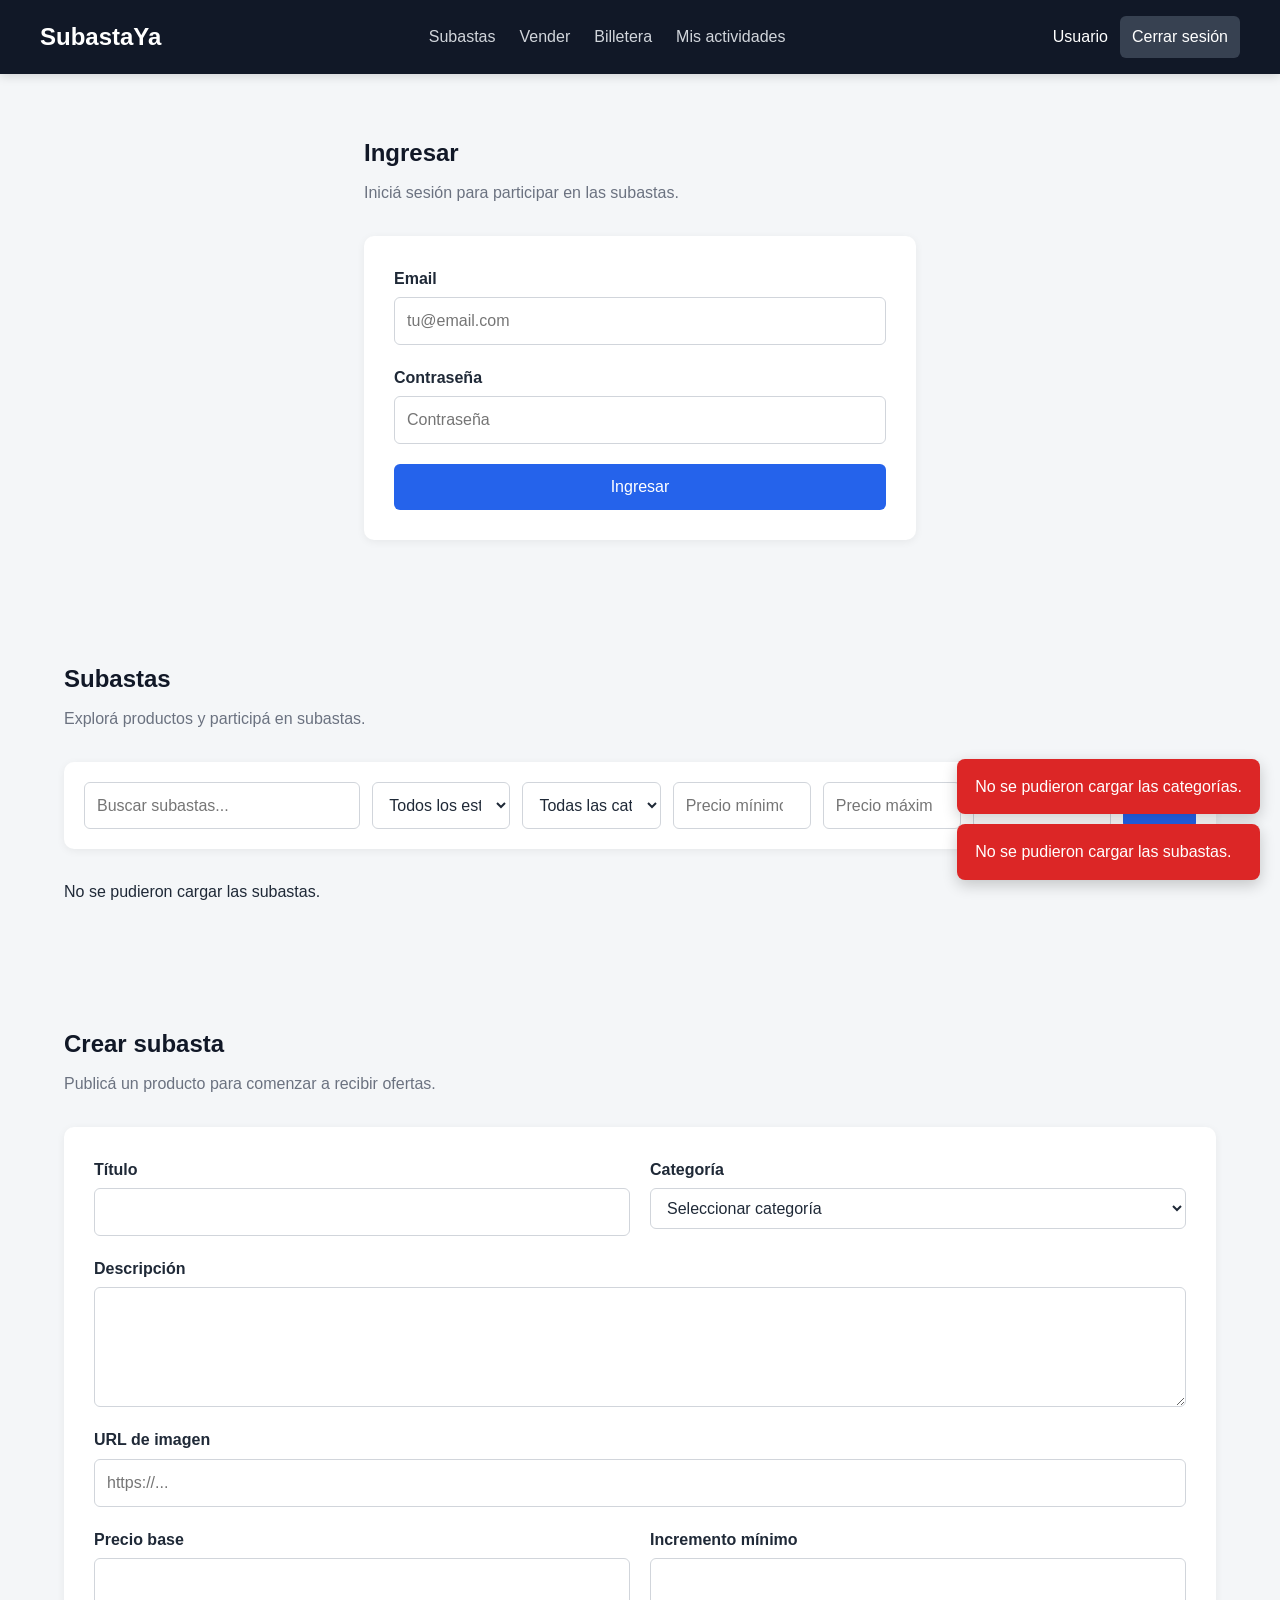
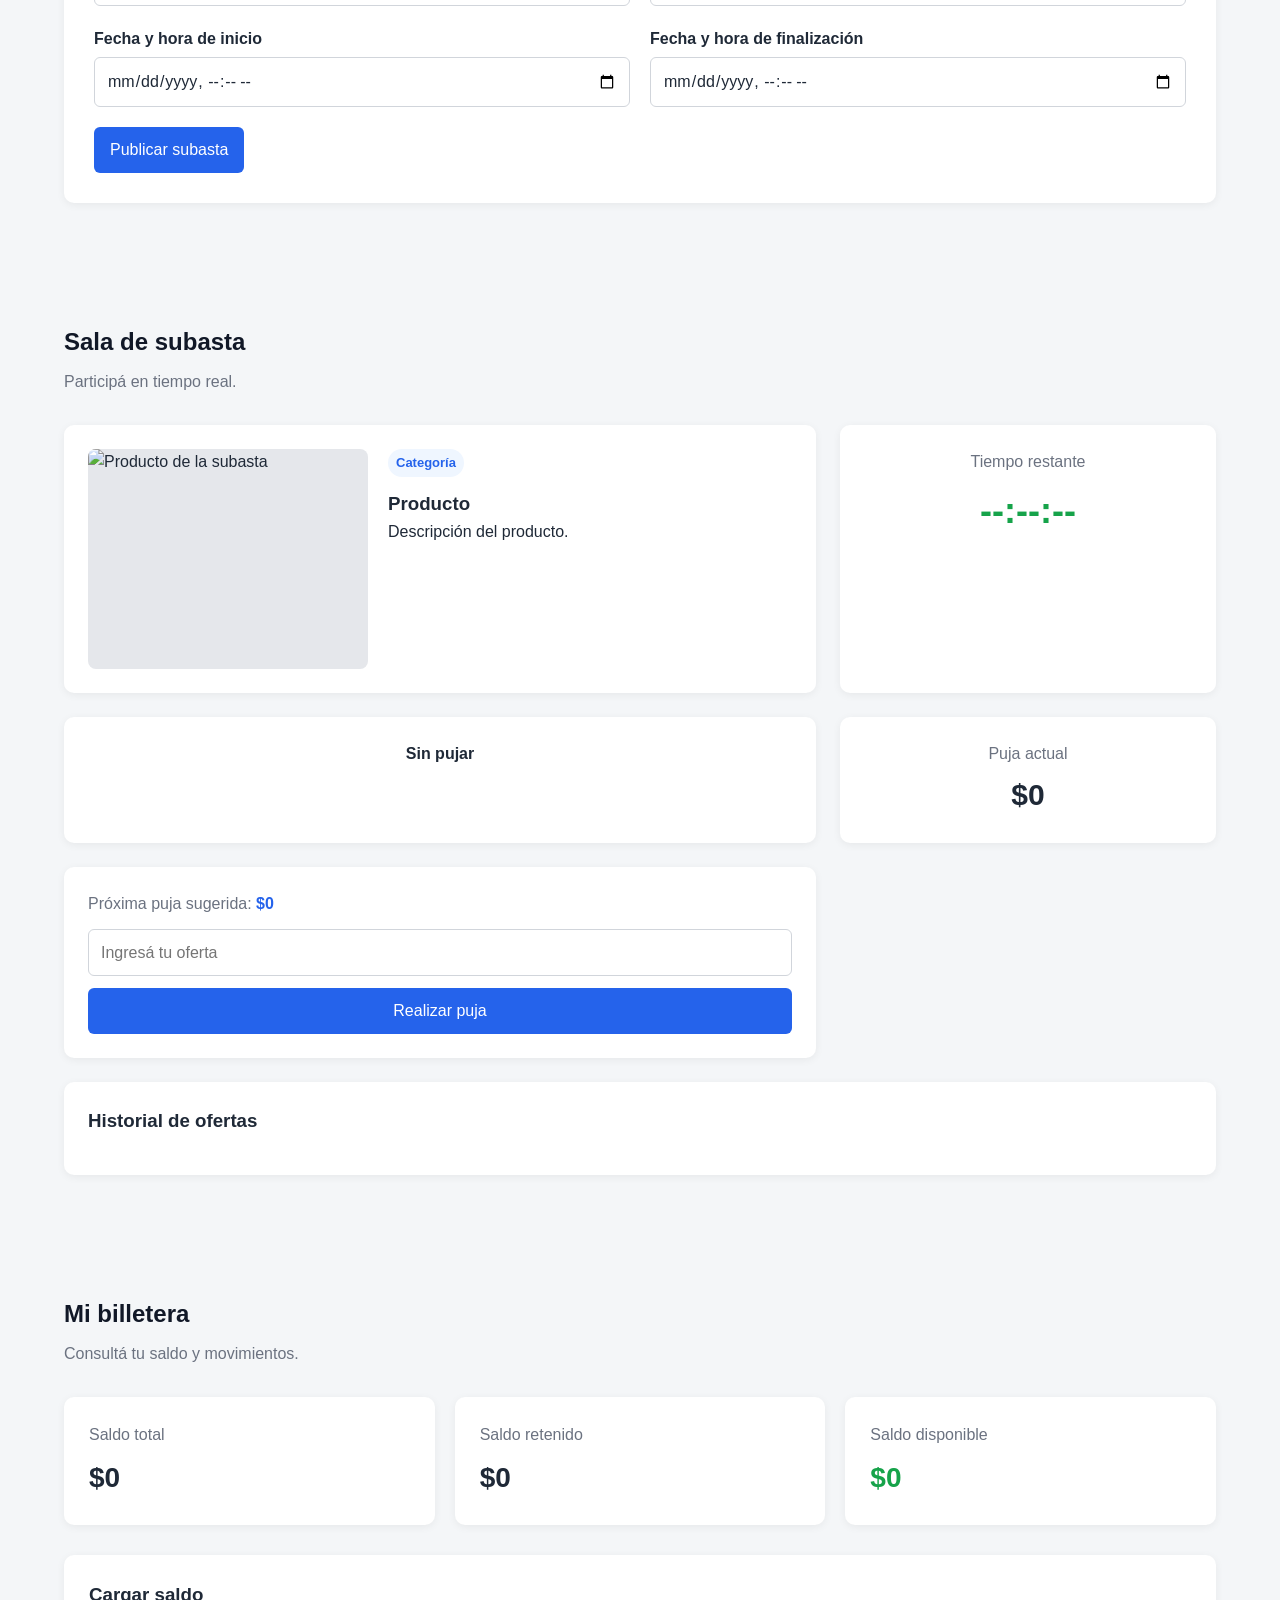
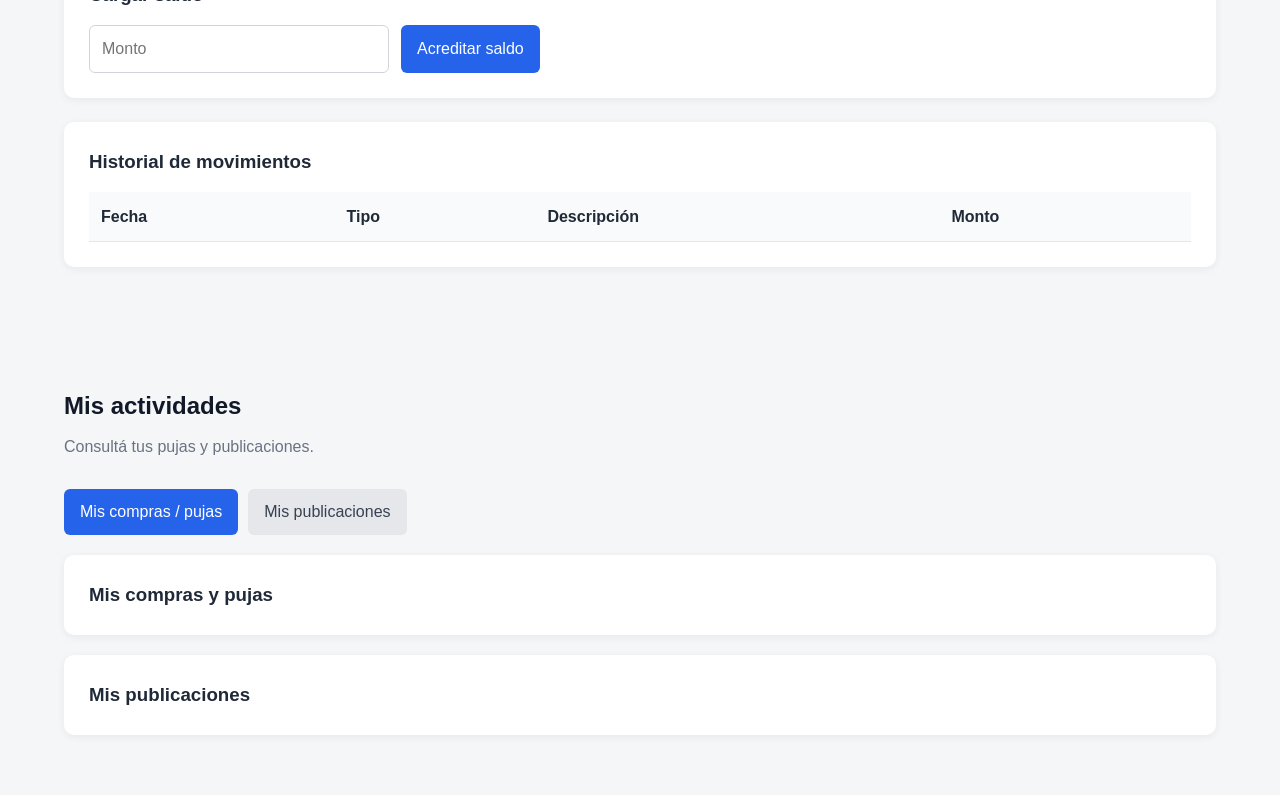
==== Frontend/index.html @ 68a7c6d6 "Front cambios" ====
<!DOCTYPE html>
<html lang="es">

<head>
    <meta charset="UTF-8">
    <meta name="viewport" content="width=device-width, initial-scale=1.0">

    <title>SubastaYa</title>

    <link rel="stylesheet" href="css/style.css">
</head>

<body>

    <!-- ==================== HEADER ==================== -->

    <header class="header">

        <div class="header__logo">
            <a href="#catalogo">SubastaYa</a>
        </div>

        <nav class="header__nav">
            <a href="#catalogo">Subastas</a>
            <a href="#crear-subasta">Vender</a>
            <a href="#billetera">Billetera</a>
            <a href="#mis-actividades">Mis actividades</a>
        </nav>

        <div class="header__user">

            <span id="usuario-nombre">
                Usuario
            </span>

            <button
                id="btn-logout"
                type="button"
            >
                Cerrar sesión
            </button>

        </div>

    </header>


    <!-- ==================== MAIN ==================== -->

    <main>


        <!-- ==================== LOGIN ==================== -->

        <section
            id="login"
            class="section section--login"
        >

            <div class="section__header">

                <h1>Ingresar</h1>

                <p>
                    Iniciá sesión para participar en las subastas.
                </p>

            </div>


            <form
                id="form-login"
                class="form-card"
            >

                <div class="form-group">

                    <label for="login-email">
                        Email
                    </label>

                    <input
                        type="email"
                        id="login-email"
                        name="email"
                        placeholder="tu@email.com"
                        required
                    >

                </div>


                <div class="form-group">

                    <label for="login-password">
                        Contraseña
                    </label>

                    <input
                        type="password"
                        id="login-password"
                        name="password"
                        placeholder="Contraseña"
                        required
                    >

                </div>


                <button type="submit">
                    Ingresar
                </button>

            </form>

        </section>


        <!-- ==================== CATÁLOGO ==================== -->

        <section
            id="catalogo"
            class="section"
        >

            <div class="section__header">

                <h2>Subastas</h2>

                <p>
                    Explorá productos y participá en subastas.
                </p>

            </div>


            <!-- Filtros -->

            <div class="filters">

                <input
                    type="search"
                    id="buscar-subasta"
                    placeholder="Buscar subastas..."
                >


                <select id="filtro-estado">

                    <option value="">
                        Todos los estados
                    </option>

                    <option value="ACTIVA">
                        Activas
                    </option>

                    <option value="PROGRAMADA">
                        Próximas
                    </option>

                    <option value="FINALIZADA">
                        Finalizadas
                    </option>

                    <option value="DESIERTA">
                        Desiertas
                    </option>

                </select>


                <select id="filtro-categoria">

                    <option value="">
                        Todas las categorías
                    </option>

                </select>


                <input
                    type="number"
                    id="precio-min"
                    placeholder="Precio mínimo"
                    min="0"
                >


                <input
                    type="number"
                    id="precio-max"
                    placeholder="Precio máximo"
                    min="0"
                >


                <select id="ordenar">

                    <option value="">
                        Ordenar por
                    </option>

                    <option value="timeRemaining">
                        Menor tiempo restante
                    </option>

                    <option value="highestBid">
                        Mayor puja
                    </option>

                </select>


                <button
                    id="btn-filtrar"
                    type="button"
                >
                    Filtrar
                </button>

            </div>


            <!-- Cards -->

            <div
                id="subastas-container"
                class="auctions-grid"
            >
                <!-- Subastas cargadas mediante JavaScript -->
            </div>

        </section>


        <!-- ==================== CREAR SUBASTA ==================== -->

        <section
            id="crear-subasta"
            class="section"
        >

            <div class="section__header">

                <h2>Crear subasta</h2>

                <p>
                    Publicá un producto para comenzar a recibir ofertas.
                </p>

            </div>


            <form id="form-crear-subasta">

                <div class="form-group">

                    <label for="titulo">
                        Título
                    </label>

                    <input
                        type="text"
                        id="titulo"
                        name="titulo"
                        required
                    >

                </div>


                <div class="form-group">

                    <label for="categoria">
                        Categoría
                    </label>

                    <select
                        id="categoria"
                        name="categoria"
                        required
                    >

                        <option value="">
                            Seleccionar categoría
                        </option>

                    </select>

                </div>


                <div class="form-group form-group--full">

                    <label for="descripcion">
                        Descripción
                    </label>

                    <textarea
                        id="descripcion"
                        name="descripcion"
                        required
                    ></textarea>

                </div>


                <div class="form-group form-group--full">

                    <label for="imagen">
                        URL de imagen
                    </label>

                    <input
                        type="url"
                        id="imagen"
                        name="imagen"
                        placeholder="https://..."
                    >

                </div>


                <div class="form-group">

                    <label for="precio-base">
                        Precio base
                    </label>

                    <input
                        type="number"
                        id="precio-base"
                        name="precio-base"
                        min="1"
                        step="0.01"
                        required
                    >

                </div>


                <div class="form-group">

                    <label for="incremento">
                        Incremento mínimo
                    </label>

                    <input
                        type="number"
                        id="incremento"
                        name="incremento"
                        min="1"
                        step="0.01"
                        required
                    >

                </div>


                <div class="form-group">

                    <label for="fecha-inicio">
                        Fecha y hora de inicio
                    </label>

                    <input
                        type="datetime-local"
                        id="fecha-inicio"
                        name="fecha-inicio"
                        required
                    >

                </div>


                <div class="form-group">

                    <label for="fecha-fin">
                        Fecha y hora de finalización
                    </label>

                    <input
                        type="datetime-local"
                        id="fecha-fin"
                        name="fecha-fin"
                        required
                    >

                </div>


                <button
                    type="submit"
                    class="form-submit"
                >
                    Publicar subasta
                </button>

            </form>

        </section>


        <!-- ==================== SALA DE SUBASTA ==================== -->

        <section
            id="sala-subasta"
            class="section"
        >

            <div class="section__header">

                <h2>Sala de subasta</h2>

                <p>
                    Participá en tiempo real.
                </p>

            </div>


            <div id="subasta-detalle">


                <!-- Información -->

                <div class="auction-info">

                    <img
                        id="subasta-imagen"
                        src=""
                        alt="Producto de la subasta"
                    >


                    <div>

                        <span
                            id="subasta-categoria"
                            class="auction-card__category"
                        >
                            Categoría
                        </span>

                        <h3 id="subasta-titulo">
                            Producto
                        </h3>

                        <p id="subasta-descripcion">
                            Descripción del producto.
                        </p>

                    </div>

                </div>


                <!-- Temporizador -->

                <div class="auction-timer">

                    <span>
                        Tiempo restante
                    </span>

                    <strong id="contador">
                        --:--:--
                    </strong>

                </div>


                <!-- Estado -->

                <div
                    id="estado-puja"
                    class="bid-status"
                >

                    <span id="estado-puja-texto">
                        Sin pujar
                    </span>

                </div>


                <!-- Puja actual -->

                <div class="current-bid">

                    <span>
                        Puja actual
                    </span>

                    <strong id="puja-actual">
                        $0
                    </strong>

                </div>


                <!-- Consola -->

                <div class="bid-console">

                    <p>
                        Próxima puja sugerida:
                        <strong id="puja-sugerida">
                            $0
                        </strong>
                    </p>


                    <input
                        type="number"
                        id="monto-puja"
                        placeholder="Ingresá tu oferta"
                        min="1"
                        step="0.01"
                    >


                    <button
                        id="btn-pujar"
                        type="button"
                    >
                        Realizar puja
                    </button>

                </div>


                <!-- Historial -->

                <div class="bid-history">

                    <h3>
                        Historial de ofertas
                    </h3>

                    <ul id="historial-pujas">
                        <!-- Pujas cargadas mediante JS -->
                    </ul>

                </div>

            </div>

        </section>


        <!-- ==================== BILLETERA ==================== -->

        <section
            id="billetera"
            class="section"
        >

            <div class="section__header">

                <h2>
                    Mi billetera
                </h2>

                <p>
                    Consultá tu saldo y movimientos.
                </p>

            </div>


            <div class="wallet-summary">


                <div class="wallet-card">

                    <span>
                        Saldo total
                    </span>

                    <strong id="saldo-total">
                        $0
                    </strong>

                </div>


                <div class="wallet-card">

                    <span>
                        Saldo retenido
                    </span>

                    <strong id="saldo-retenido">
                        $0
                    </strong>

                </div>


                <div class="wallet-card wallet-card--available">

                    <span>
                        Saldo disponible
                    </span>

                    <strong id="saldo-disponible">
                        $0
                    </strong>

                </div>

            </div>


            <!-- Cargar saldo -->

            <div class="wallet-deposit">

                <h3>
                    Cargar saldo
                </h3>


                <form id="form-deposito">

                    <input
                        type="number"
                        id="monto-deposito"
                        placeholder="Monto"
                        min="1"
                        step="0.01"
                        required
                    >

                    <button type="submit">
                        Acreditar saldo
                    </button>

                </form>

            </div>


            <!-- Movimientos -->

            <div class="wallet-history">

                <h3>
                    Historial de movimientos
                </h3>


                <div class="table-wrapper">

                    <table>

                        <thead>

                            <tr>
                                <th>Fecha</th>
                                <th>Tipo</th>
                                <th>Descripción</th>
                                <th>Monto</th>
                            </tr>

                        </thead>


                        <tbody id="movimientos-container">

                            <!-- Movimientos cargados mediante JS -->

                        </tbody>

                    </table>

                </div>

            </div>

        </section>


        <!-- ==================== MIS ACTIVIDADES ==================== -->

        <section
            id="mis-actividades"
            class="section"
        >

            <div class="section__header">

                <h2>
                    Mis actividades
                </h2>

                <p>
                    Consultá tus pujas y publicaciones.
                </p>

            </div>


            <div class="tabs">

                <button
                    id="tab-compras"
                    type="button"
                    class="tab-button active"
                >
                    Mis compras / pujas
                </button>


                <button
                    id="tab-publicaciones"
                    type="button"
                    class="tab-button"
                >
                    Mis publicaciones
                </button>

            </div>


            <!-- Compras -->

            <div
                id="mis-compras"
                class="activity-panel"
            >

                <h3>
                    Mis compras y pujas
                </h3>

                <div id="compras-container">

                    <!-- Datos cargados mediante JS -->

                </div>

            </div>


            <!-- Publicaciones -->

            <div
                id="mis-publicaciones"
                class="activity-panel"
            >

                <h3>
                    Mis publicaciones
                </h3>

                <div id="publicaciones-container">

                    <!-- Datos cargados mediante JS -->

                </div>

            </div>

        </section>

    </main>


    <!-- ==================== NOTIFICACIONES ==================== -->

    <div
        id="toast-container"
        class="toast-container"
        aria-live="polite"
        aria-atomic="true"
    ></div>


    <!-- ==================== MODAL ==================== -->

    <div
        id="modal"
        class="modal"
        hidden
    >

        <div
            class="modal__content"
            role="dialog"
            aria-modal="true"
        >

            <button
                id="btn-cerrar-modal"
                type="button"
                class="modal__close"
                aria-label="Cerrar"
            >
                ×
            </button>


            <div id="modal-body">

                <!-- Contenido dinámico -->

            </div>

        </div>

    </div>


    <!-- ==================== JAVASCRIPT ==================== -->

    <script src="js/index.js"></script>

</body>

</html>
---- Frontend/css/style.css ----
/* =========================
   RESET
========================= */

* {
    margin: 0;
    padding: 0;
    box-sizing: border-box;
}

html {
    scroll-behavior: smooth;
}

body {
    font-family: Arial, Helvetica, sans-serif;
    background-color: #f4f6f8;
    color: #1f2937;
    line-height: 1.6;
}

button,
input,
select,
textarea {
    font: inherit;
}

button {
    cursor: pointer;
}


/* =========================
   HEADER
========================= */

.header {
    position: sticky;
    top: 0;
    z-index: 1000;

    display: flex;
    align-items: center;
    justify-content: space-between;

    padding: 16px 40px;

    background-color: #111827;
    color: white;

    box-shadow: 0 2px 10px rgba(0, 0, 0, 0.15);
}

.header__logo a {
    color: white;
    text-decoration: none;

    font-size: 24px;
    font-weight: bold;
}

.header__logo a:hover {
    color: #93c5fd;
}

.header__nav {
    display: flex;
    gap: 24px;
}

.header__nav a {
    color: #d1d5db;
    text-decoration: none;
    font-weight: 500;

    transition: color 0.2s ease;
}

.header__nav a:hover {
    color: white;
}

.header__user {
    display: flex;
    align-items: center;
    gap: 12px;
}

.header__user span {
    font-weight: 500;
}

.header__user button {
    border: none;
    border-radius: 6px;

    padding: 8px 12px;

    background-color: #374151;
    color: white;

    transition: background-color 0.2s ease;
}

.header__user button:hover {
    background-color: #4b5563;
}


/* =========================
   MAIN
========================= */

main {
    width: 100%;
}

.section {
    max-width: 1200px;
    margin: 0 auto;
    padding: 60px 24px;
}

.section__header {
    margin-bottom: 30px;
}

.section__header h1,
.section__header h2 {
    margin-bottom: 8px;
    color: #111827;
}

.section__header p {
    color: #6b7280;
}


/* =========================
   LOGIN
========================= */

.section--login {
    max-width: 600px;
    min-height: 500px;

    display: flex;
    flex-direction: column;
    justify-content: center;
}

.form-card {
    display: flex;
    flex-direction: column;
    gap: 20px;

    padding: 30px;

    background-color: white;
    border-radius: 10px;

    box-shadow: 0 2px 8px rgba(0, 0, 0, 0.06);
}


/* =========================
   FILTROS
========================= */

.filters {
    display: grid;

    grid-template-columns:
        2fr
        1fr
        1fr
        1fr
        1fr
        1fr
        auto;

    gap: 12px;

    margin-bottom: 30px;
    padding: 20px;

    background-color: white;
    border-radius: 10px;

    box-shadow: 0 2px 8px rgba(0, 0, 0, 0.06);
}


/* =========================
   INPUTS
========================= */

input,
select,
textarea {
    width: 100%;

    padding: 10px 12px;

    border: 1px solid #d1d5db;
    border-radius: 6px;

    background-color: white;
    color: #1f2937;

    outline: none;

    transition:
        border-color 0.2s ease,
        box-shadow 0.2s ease;
}

input:focus,
select:focus,
textarea:focus {
    border-color: #2563eb;

    box-shadow:
        0 0 0 2px rgba(37, 99, 235, 0.12);
}

textarea {
    min-height: 120px;
    resize: vertical;
}


/* =========================
   BOTONES
========================= */

button {
    border: none;
    border-radius: 6px;

    padding: 10px 16px;

    background-color: #2563eb;
    color: white;

    transition:
        background-color 0.2s ease,
        transform 0.2s ease;
}

button:hover {
    background-color: #1d4ed8;
}

button:active {
    transform: scale(0.98);
}

button:disabled {
    background-color: #9ca3af;
    cursor: not-allowed;
}


/* =========================
   SUBASTAS
========================= */

.auctions-grid {
    display: grid;

    grid-template-columns: repeat(3, 1fr);

    gap: 24px;
}

.auction-card {
    overflow: hidden;

    background-color: white;

    border-radius: 10px;

    box-shadow:
        0 3px 10px rgba(0, 0, 0, 0.08);

    transition:
        transform 0.2s ease,
        box-shadow 0.2s ease;
}

.auction-card:hover {
    transform: translateY(-4px);

    box-shadow:
        0 8px 20px rgba(0, 0, 0, 0.12);
}

.auction-card__image {
    display: block;

    width: 100%;
    height: 220px;

    object-fit: cover;

    background-color: #e5e7eb;
}

.auction-card__body {
    padding: 20px;
}

.auction-card__body h3 {
    margin-bottom: 8px;
}

.auction-card__body p {
    color: #6b7280;
}

.auction-card__category {
    display: inline-block;

    margin-bottom: 12px;
    padding: 4px 8px;

    border-radius: 20px;

    background-color: #eff6ff;
    color: #2563eb;

    font-size: 13px;
    font-weight: 600;
}

.auction-card__price {
    margin-top: 12px;

    font-size: 22px;
    font-weight: bold;

    color: #111827;
}

.auction-card__bids {
    margin-top: 5px;

    color: #6b7280;
    font-size: 14px;
}

.auction-card__timer {
    margin-top: 12px;
    margin-bottom: 15px;

    padding: 10px;

    border-radius: 6px;

    background-color: #fef3c7;
    color: #92400e;

    font-weight: bold;
}


/* =========================
   FORMULARIOS
========================= */

#form-crear-subasta {
    display: grid;

    grid-template-columns: 1fr 1fr;

    gap: 20px;

    padding: 30px;

    background-color: white;

    border-radius: 10px;

    box-shadow:
        0 2px 8px rgba(0, 0, 0, 0.06);
}

.form-group {
    display: flex;
    flex-direction: column;

    gap: 6px;
}

.form-group label {
    font-weight: bold;
}

.form-group--full {
    grid-column: 1 / -1;
}

.form-submit {
    grid-column: 1 / -1;
    justify-self: start;
}


/* =========================
   SALA DE SUBASTA
========================= */

#subasta-detalle {
    display: grid;

    grid-template-columns: 2fr 1fr;

    gap: 24px;
}

.auction-info,
.auction-timer,
.current-bid,
.bid-console,
.bid-history,
.bid-status {
    padding: 24px;

    background-color: white;

    border-radius: 10px;

    box-shadow:
        0 2px 8px rgba(0, 0, 0, 0.06);
}

.auction-info {
    display: flex;
    gap: 20px;
}

#subasta-imagen {
    width: 280px;
    height: 220px;

    object-fit: cover;

    border-radius: 8px;

    background-color: #e5e7eb;
}

.auction-timer {
    text-align: center;
}

.auction-timer span {
    display: block;
    color: #6b7280;
}

#contador {
    display: block;

    margin-top: 8px;

    font-size: 36px;

    color: #16a34a;
}

#contador.critical {
    color: #dc2626;
}

.current-bid {
    text-align: center;
}

.current-bid span {
    display: block;
    color: #6b7280;
}

#puja-actual {
    display: block;

    margin-top: 5px;

    font-size: 30px;
}

.bid-console {
    display: flex;
    flex-direction: column;

    gap: 12px;
}

.bid-console p {
    color: #6b7280;
}

#puja-sugerida {
    color: #2563eb;
}

.bid-status {
    text-align: center;
    font-weight: bold;
}

.bid-status.liderando {
    background-color: #dcfce7;
    color: #166534;
}

.bid-status.superado {
    background-color: #fee2e2;
    color: #991b1b;
}

.bid-history {
    grid-column: 1 / -1;
}

#historial-pujas {
    list-style: none;
    margin-top: 15px;
}

#historial-pujas li {
    display: flex;
    justify-content: space-between;

    padding: 12px 0;

    border-bottom: 1px solid #e5e7eb;
}


/* =========================
   BILLETERA
========================= */

.wallet-summary {
    display: grid;

    grid-template-columns: repeat(3, 1fr);

    gap: 20px;

    margin-bottom: 30px;
}

.wallet-card {
    padding: 25px;

    background-color: white;

    border-radius: 10px;

    box-shadow:
        0 2px 8px rgba(0, 0, 0, 0.06);
}

.wallet-card span {
    display: block;
    color: #6b7280;
}

.wallet-card strong {
    display: block;

    margin-top: 8px;

    font-size: 28px;
}

.wallet-card--available strong {
    color: #16a34a;
}

.wallet-deposit,
.wallet-history {
    margin-top: 24px;

    padding: 25px;

    background-color: white;

    border-radius: 10px;

    box-shadow:
        0 2px 8px rgba(0, 0, 0, 0.06);
}

#form-deposito {
    display: flex;

    gap: 12px;

    margin-top: 15px;
}

#form-deposito input {
    max-width: 300px;
}


/* =========================
   TABLA
========================= */

.table-wrapper {
    width: 100%;
    overflow-x: auto;
}

table {
    width: 100%;

    margin-top: 15px;

    border-collapse: collapse;
}

th,
td {
    padding: 12px;

    text-align: left;

    border-bottom: 1px solid #e5e7eb;
}

th {
    background-color: #f9fafb;
}


/* =========================
   MIS ACTIVIDADES
========================= */

.tabs {
    display: flex;

    gap: 10px;

    margin-bottom: 20px;
}

.tab-button {
    background-color: #e5e7eb;
    color: #374151;
}

.tab-button:hover {
    background-color: #d1d5db;
}

.tab-button.active {
    background-color: #2563eb;
    color: white;
}

.activity-panel {
    padding: 25px;

    background-color: white;

    border-radius: 10px;

    box-shadow:
        0 2px 8px rgba(0, 0, 0, 0.06);
}

#mis-publicaciones {
    margin-top: 20px;
}


/* =========================
   TOASTS
========================= */

.toast-container {
    position: fixed;

    right: 20px;
    bottom: 20px;

    z-index: 2000;

    display: flex;
    flex-direction: column;

    gap: 10px;
}

.toast {
    min-width: 280px;

    padding: 15px 18px;

    border-radius: 8px;

    background-color: #111827;
    color: white;

    box-shadow:
        0 5px 15px rgba(0, 0, 0, 0.2);
}

.toast.success {
    background-color: #16a34a;
}

.toast.error {
    background-color: #dc2626;
}

.toast.warning {
    background-color: #d97706;
}


/* =========================
   MODAL
========================= */

.modal {
    position: fixed;

    inset: 0;

    z-index: 3000;

    display: flex;
    align-items: center;
    justify-content: center;

    padding: 20px;

    background-color: rgba(0, 0, 0, 0.55);
}

.modal[hidden] {
    display: none;
}

.modal__content {
    position: relative;

    width: 100%;
    max-width: 500px;

    padding: 30px;

    background-color: white;

    border-radius: 10px;

    box-shadow:
        0 10px 30px rgba(0, 0, 0, 0.25);
}

.modal__close {
    position: absolute;

    top: 10px;
    right: 10px;

    width: 35px;
    height: 35px;

    padding: 0;

    border-radius: 50%;

    background-color: #e5e7eb;
    color: #111827;

    font-size: 22px;
}

.modal__close:hover {
    background-color: #d1d5db;
}


/* =========================
   RESPONSIVE
========================= */

@media (max-width: 1100px) {

    .filters {
        grid-template-columns: repeat(3, 1fr);
    }

    .auctions-grid {
        grid-template-columns: repeat(2, 1fr);
    }

    .header__nav {
        gap: 12px;
    }
}


@media (max-width: 768px) {

    .header {
        flex-direction: column;

        gap: 15px;

        padding: 15px 20px;
    }

    .header__nav {
        flex-wrap: wrap;

        justify-content: center;
    }

    .header__user {
        width: 100%;

        justify-content: center;
    }

    .filters {
        grid-template-columns: 1fr;
    }

    .auctions-grid {
        grid-template-columns: 1fr;
    }

    #form-crear-subasta {
        grid-template-columns: 1fr;
    }

    .form-group--full,
    .form-submit {
        grid-column: auto;
    }

    #subasta-detalle {
        grid-template-columns: 1fr;
    }

    .auction-info {
        flex-direction: column;
    }

    #subasta-imagen {
        width: 100%;
    }

    .wallet-summary {
        grid-template-columns: 1fr;
    }

    #form-deposito {
        flex-direction: column;
    }

    #form-deposito input {
        max-width: none;
    }
}


@media (max-width: 480px) {

    .section {
        padding: 40px 15px;
    }

    .header__nav {
        flex-direction: column;
        align-items: center;
    }

    #contador {
        font-size: 28px;
    }

    .auction-info {
        padding: 18px;
    }

    .wallet-card {
        padding: 20px;
    }

    .toast {
        min-width: auto;
        width: calc(100vw - 40px);
    }
}
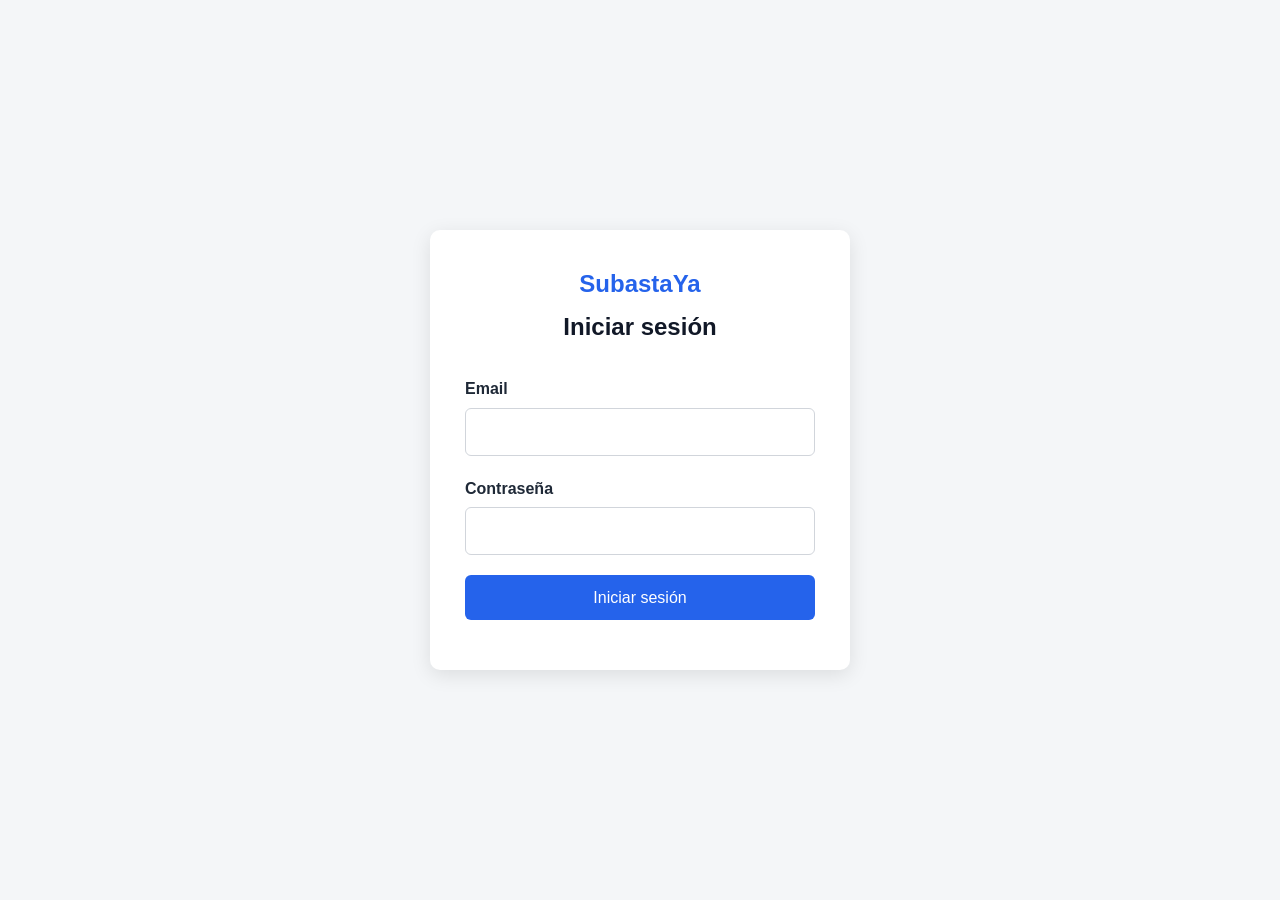
==== commit 3d178ff1: "Frontend cuadros" ====
--- a/Frontend/index.html
+++ b/Frontend/index.html
@@ -49,7 +49,6 @@
 
     <main>
 
-
         <!-- ==================== LOGIN ==================== -->
 
         <section
@@ -112,6 +111,48 @@
                 </button>
 
             </form>
+
+        </section>
+
+
+        <!-- ==================== AUDITORÍAS ==================== -->
+
+        <section id="auditorias" class="section">
+
+            <div class="audit-history">
+
+                <div class="audit-history__header">
+                    <div>
+                        <h3>Historial de auditorías</h3>
+
+                        <p>
+                            Consultá las acciones registradas en tu cuenta.
+                        </p>
+                    </div>
+                </div>
+
+                <div class="table-wrapper">
+
+                    <table class="audits-table">
+
+                        <thead>
+                            <tr>
+                                <th>Fecha</th>
+                                <th>Entidad</th>
+                                <th>ID</th>
+                                <th>Acción</th>
+                                <th>Detalle</th>
+                            </tr>
+                        </thead>
+
+                        <tbody id="auditorias-container">
+                        </tbody>
+
+                    </table>
+
+                </div>
+
+            </div>
 
         </section>
 
@@ -143,7 +184,6 @@
                     id="buscar-subasta"
                     placeholder="Buscar subastas..."
                 >
-
 
                 <select id="filtro-estado">
 
@@ -422,9 +462,6 @@
 
             <div id="subasta-detalle">
 
-
-                <!-- Información -->
-
                 <div class="auction-info">
 
                     <img
@@ -456,8 +493,6 @@
                 </div>
 
 
-                <!-- Temporizador -->
-
                 <div class="auction-timer">
 
                     <span>
@@ -470,8 +505,6 @@
 
                 </div>
 
-
-                <!-- Estado -->
 
                 <div
                     id="estado-puja"
@@ -485,8 +518,6 @@
                 </div>
 
 
-                <!-- Puja actual -->
-
                 <div class="current-bid">
 
                     <span>
@@ -499,8 +530,6 @@
 
                 </div>
 
-
-                <!-- Consola -->
 
                 <div class="bid-console">
 
@@ -531,8 +560,6 @@
                 </div>
 
 
-                <!-- Historial -->
-
                 <div class="bid-history">
 
                     <h3>
@@ -572,7 +599,6 @@
 
             <div class="wallet-summary">
 
-
                 <div class="wallet-card">
 
                     <span>
@@ -613,8 +639,6 @@
 
             </div>
 
-
-            <!-- Cargar saldo -->
 
             <div class="wallet-deposit">
 
@@ -643,42 +667,40 @@
             </div>
 
 
-            <!-- Movimientos -->
-
-            <div class="wallet-history">
-
-                <h3>
-                    Historial de movimientos
-                </h3>
-
-
-                <div class="table-wrapper">
-
-                    <table>
-
-                        <thead>
-
-                            <tr>
-                                <th>Fecha</th>
-                                <th>Tipo</th>
-                                <th>Descripción</th>
-                                <th>Monto</th>
-                            </tr>
-
-                        </thead>
-
-
-                        <tbody id="movimientos-container">
-
-                            <!-- Movimientos cargados mediante JS -->
-
-                        </tbody>
-
-                    </table>
-
-                </div>
-
-            </div>
+           
+        <div class="wallet-history">
+
+            <div class="wallet-history__header">
+                <div>
+                    <h3>Historial de movimientos</h3>
+                    <p>Consultá los últimos movimientos de tu billetera.</p>
+                </div>
+            </div>
+
+            <div class="table-wrapper">
+
+                <table class="transactions-table">
+
+                    <thead>
+                        <tr>
+                            <th>Fecha</th>
+                            <th>Tipo</th>
+                            <th>Descripción</th>
+                            <th>Monto</th>
+                        </tr>
+                    </thead>
+
+                    <tbody id="movimientos-container">
+                        <!-- Movimientos cargados mediante JavaScript -->
+                    </tbody>
+
+                </table>
+
+            </div>
+
+        </div>
+
+
 
         </section>
 
@@ -725,8 +747,6 @@
             </div>
 
 
-            <!-- Compras -->
-
             <div
                 id="mis-compras"
                 class="activity-panel"
@@ -744,8 +764,6 @@
 
             </div>
 
-
-            <!-- Publicaciones -->
 
             <div
                 id="mis-publicaciones"
--- a/Frontend/css/style.css
+++ b/Frontend/css/style.css
@@ -611,7 +611,7 @@
 
 
 /* =========================
-   TABLA
+   TABLA GENERAL
 ========================= */
 
 .table-wrapper {
@@ -793,8 +793,494 @@
 
 
 /* =========================
+   LOGIN
+========================= */
+
+.login-container {
+    min-height: 100vh;
+
+    display: flex;
+    align-items: center;
+    justify-content: center;
+
+    padding: 20px;
+}
+
+.login-card {
+    width: 100%;
+    max-width: 420px;
+
+    padding: 35px;
+
+    background-color: white;
+
+    border-radius: 10px;
+
+    box-shadow:
+        0 5px 20px rgba(0, 0, 0, 0.10);
+}
+
+.login-card h1 {
+    margin-bottom: 5px;
+
+    text-align: center;
+
+    color: #2563eb;
+}
+
+.login-card h2 {
+    margin-bottom: 30px;
+
+    text-align: center;
+
+    color: #111827;
+}
+
+#form-login {
+    display: flex;
+    flex-direction: column;
+
+    gap: 20px;
+}
+
+#form-login button {
+    width: 100%;
+}
+
+.login-error {
+    margin-top: 15px;
+
+    color: #dc2626;
+
+    text-align: center;
+}
+
+
+/* =========================================
+   HISTORIAL DE MOVIMIENTOS
+========================================= */
+
+.wallet-history {
+    width: 100%;
+
+    margin-top: 24px;
+    padding: 24px;
+
+    background-color: #ffffff;
+
+    border-radius: 16px;
+
+    box-shadow:
+        0 4px 18px rgba(0, 0, 0, 0.07);
+}
+
+.wallet-history__header {
+    margin-bottom: 20px;
+}
+
+.wallet-history__header h3 {
+    margin: 0 0 6px;
+
+    font-size: 22px;
+
+    color: #1f2937;
+}
+
+.wallet-history__header p {
+    margin: 0;
+
+    color: #6b7280;
+
+    font-size: 14px;
+}
+
+
+/* =========================================
+   TABLA DE MOVIMIENTOS
+   MISMO ESTILO VISUAL QUE AUDITORÍAS
+========================================= */
+
+.transactions-table {
+    width: 100%;
+
+    border-collapse: separate;
+    border-spacing: 0;
+}
+
+.transactions-table thead th {
+    padding: 14px 16px;
+
+    background-color: #f8fafc;
+
+    color: #64748b;
+
+    font-size: 13px;
+    font-weight: 600;
+
+    text-align: left;
+
+    text-transform: uppercase;
+
+    letter-spacing: 0.03em;
+
+    border-bottom: 1px solid #e5e7eb;
+}
+
+.transactions-table thead th:first-child {
+    border-top-left-radius: 10px;
+}
+
+.transactions-table thead th:last-child {
+    border-top-right-radius: 10px;
+}
+
+.transactions-table tbody tr {
+    transition:
+        background-color 0.2s ease;
+}
+
+.transactions-table tbody tr:hover {
+    background-color: #f8fafc;
+}
+
+.transactions-table tbody td {
+    padding: 16px;
+
+    color: #374151;
+
+    font-size: 14px;
+
+    border-bottom: 1px solid #eef2f7;
+}
+
+.transactions-table tbody tr:last-child td {
+    border-bottom: none;
+}
+
+
+/* =========================================
+   FECHA
+========================================= */
+
+.transactions-table .transaction-date {
+    color: #6b7280;
+
+    white-space: nowrap;
+}
+
+
+/* =========================================
+   TIPO
+========================================= */
+
+.transaction-type {
+    display: inline-flex;
+
+    align-items: center;
+    justify-content: center;
+
+    padding: 6px 10px;
+
+    border-radius: 999px;
+
+    font-size: 11px;
+    font-weight: 700;
+
+    letter-spacing: 0.03em;
+}
+
+.transaction-type--deposit {
+    background-color: #dcfce7;
+
+    color: #15803d;
+}
+
+.transaction-type--charge {
+    background-color: #fee2e2;
+
+    color: #dc2626;
+}
+
+.transaction-type--other {
+    background-color: #e5e7eb;
+
+    color: #4b5563;
+}
+
+
+/* =========================================
+   DESCRIPCIÓN
+========================================= */
+
+.transaction-description {
+    color: #374151;
+
+    font-weight: 500;
+}
+
+
+/* =========================================
+   MONTO
+========================================= */
+
+.transaction-amount {
+    font-size: 15px;
+    font-weight: 700;
+    text-align: left !important;
+    white-space: nowrap;
+}
+
+.transaction-amount--positive {
+    color: #16a34a !important;
+}
+
+.transaction-amount--negative {
+    color: #dc2626 !important;
+}
+
+/* =========================================
+   ANCHOS MOVIMIENTOS
+========================================= */
+
+.transactions-table th:nth-child(1),
+.transactions-table td:nth-child(1) {
+    width: 180px;
+}
+
+.transactions-table th:nth-child(2),
+.transactions-table td:nth-child(2) {
+    width: 150px;
+}
+
+.transactions-table th:nth-child(3),
+.transactions-table td:nth-child(3) {
+    width: 300px;
+}
+
+/* Monto ocupa todo el espacio restante */
+.transactions-table th:nth-child(4),
+.transactions-table td:nth-child(4) {
+    width: auto;
+    text-align: left;
+}
+
+/* =========================================
+   ESTADOS MOVIMIENTOS
+========================================= */
+
+.transactions-empty,
+.transactions-error {
+    padding: 35px !important;
+
+    text-align: center;
+
+    color: #6b7280 !important;
+}
+
+.transactions-error {
+    color: #dc2626 !important;
+}
+
+
+/* =========================================
+   HISTORIAL DE AUDITORÍAS
+========================================= */
+
+.audit-history {
+    width: 100%;
+
+    margin-top: 0;
+
+    padding: 24px;
+
+    background-color: #ffffff;
+
+    border-radius: 16px;
+
+    box-shadow:
+        0 4px 18px rgba(0, 0, 0, 0.07);
+}
+
+.audit-history__header {
+    margin-bottom: 20px;
+}
+
+.audit-history__header h3 {
+    margin: 0 0 6px;
+
+    font-size: 22px;
+
+    color: #1f2937;
+}
+
+.audit-history__header p {
+    margin: 0;
+
+    color: #6b7280;
+
+    font-size: 14px;
+}
+
+
+/* =========================================
+   TABLA AUDITORÍAS
+========================================= */
+
+.audits-table {
+    width: 100%;
+
+    border-collapse: separate;
+    border-spacing: 0;
+}
+
+
+/* ENCABEZADO */
+
+.audits-table thead th {
+    padding: 14px 16px;
+
+    background-color: #f8fafc;
+
+    color: #64748b;
+
+    font-size: 13px;
+    font-weight: 600;
+
+    text-align: left;
+
+    text-transform: uppercase;
+
+    letter-spacing: 0.03em;
+
+    border-bottom: 1px solid #e5e7eb;
+}
+
+.audits-table thead th:first-child {
+    border-top-left-radius: 10px;
+}
+
+.audits-table thead th:last-child {
+    border-top-right-radius: 10px;
+}
+
+
+/* FILAS */
+
+.audits-table tbody tr {
+    transition:
+        background-color 0.2s ease;
+}
+
+.audits-table tbody tr:hover {
+    background-color: #f8fafc;
+}
+
+
+/* CELDAS */
+
+.audits-table tbody td {
+    padding: 16px;
+
+    color: #374151;
+
+    font-size: 14px;
+
+    border-bottom: 1px solid #eef2f7;
+}
+
+.audits-table tbody tr:last-child td {
+    border-bottom: none;
+}
+
+
+/* FECHA */
+
+.audits-table .audit-date {
+    color: #6b7280;
+
+    white-space: nowrap;
+}
+
+
+/* ENTIDAD */
+
+.audit-entity {
+    color: #374151;
+
+    font-weight: 500;
+}
+
+
+/* ID */
+
+.audit-id {
+    color: #6b7280;
+
+    white-space: nowrap;
+}
+
+
+/* ACCIÓN */
+
+.audit-action {
+    display: inline-flex;
+
+    align-items: center;
+    justify-content: center;
+
+    padding: 6px 10px;
+
+    border-radius: 999px;
+
+    background-color: #eff6ff;
+
+    color: #2563eb;
+
+    font-size: 11px;
+    font-weight: 700;
+
+    letter-spacing: 0.03em;
+}
+
+
+/* DETALLE */
+
+.audit-detail {
+    color: #374151;
+}
+
+
+/* ANCHOS */
+
+.audits-table th:nth-child(1),
+.audits-table td:nth-child(1) {
+    width: 180px;
+}
+
+.audits-table th:nth-child(2),
+.audits-table td:nth-child(2) {
+    width: 150px;
+}
+
+.audits-table th:nth-child(3),
+.audits-table td:nth-child(3) {
+    width: 80px;
+}
+
+.audits-table th:nth-child(4),
+.audits-table td:nth-child(4) {
+    width: 140px;
+}
+
+.audits-table th:nth-child(5),
+.audits-table td:nth-child(5) {
+    width: auto;
+}
+
+
+/* =========================================
    RESPONSIVE
-========================= */
+========================================= */
 
 @media (max-width: 1100px) {
 
@@ -874,6 +1360,41 @@
     #form-deposito input {
         max-width: none;
     }
+
+    .wallet-history {
+        padding: 16px;
+
+        border-radius: 12px;
+    }
+
+    .wallet-history__header h3 {
+        font-size: 19px;
+    }
+
+    .table-wrapper {
+        overflow-x: auto;
+    }
+
+  
+
+    .transactions-table thead th,
+    .transactions-table tbody td {
+        padding: 12px;
+    }
+
+    .audit-history {
+        padding: 16px;
+
+        border-radius: 12px;
+    }
+
+    .audit-history__header h3 {
+        font-size: 19px;
+    }
+
+    .audits-table {
+        min-width: 850px;
+    }
 }
 
 
@@ -885,6 +1406,7 @@
 
     .header__nav {
         flex-direction: column;
+
         align-items: center;
     }
 
@@ -902,6 +1424,7 @@
 
     .toast {
         min-width: auto;
+
         width: calc(100vw - 40px);
     }
 }
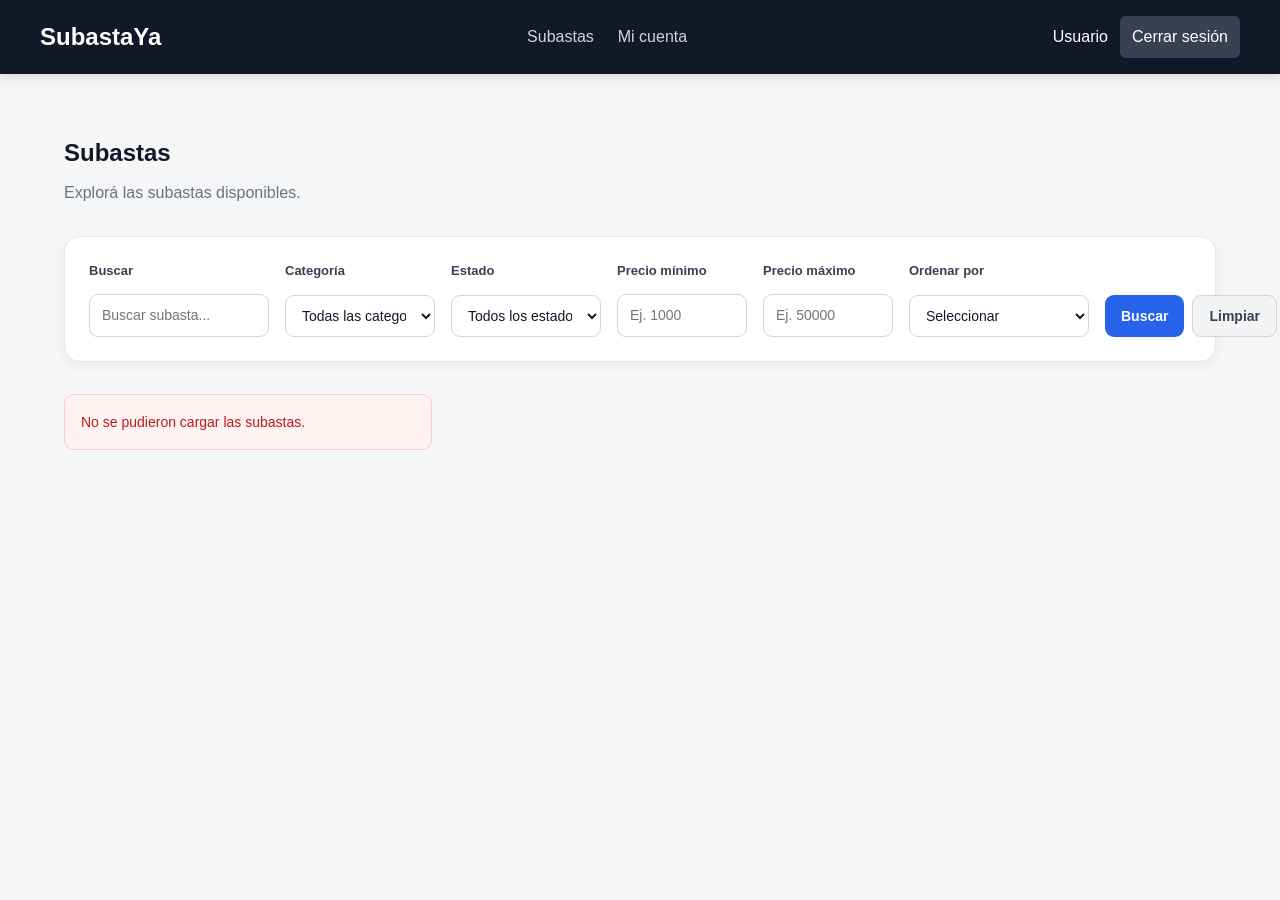
==== commit d8858606: "Estructura del frontend" ====
--- a/Frontend/index.html
+++ b/Frontend/index.html
@@ -5,836 +5,256 @@
     <meta charset="UTF-8">
     <meta name="viewport" content="width=device-width, initial-scale=1.0">
 
-    <title>SubastaYa</title>
+    <title>SubastaYa - Subastas</title>
 
     <link rel="stylesheet" href="css/style.css">
 </head>
 
 <body>
 
-    <!-- ==================== HEADER ==================== -->
-
-    <header class="header">
-
-        <div class="header__logo">
-            <a href="#catalogo">SubastaYa</a>
-        </div>
-
-        <nav class="header__nav">
-            <a href="#catalogo">Subastas</a>
-            <a href="#crear-subasta">Vender</a>
-            <a href="#billetera">Billetera</a>
-            <a href="#mis-actividades">Mis actividades</a>
-        </nav>
-
-        <div class="header__user">
-
-            <span id="usuario-nombre">
-                Usuario
-            </span>
+<header class="header">
+
+    <div class="header__logo">
+        <a href="index.html">SubastaYa</a>
+    </div>
+
+    <nav class="header__nav">
+        <a href="index.html">Subastas</a>
+        <a href="dashboard.html">Mi cuenta</a>
+    </nav>
+
+    <div class="header__user">
+
+        <span id="usuario-nombre">
+            Usuario
+        </span>
+
+        <button
+            type="button"
+            id="btn-logout">
+            Cerrar sesión
+        </button>
+
+    </div>
+
+</header>
+
+
+<main>
+
+<section class="section">
+
+    <div class="section__header">
+
+        <h1>
+            Subastas
+        </h1>
+
+        <p>
+            Explorá las subastas disponibles.
+        </p>
+
+    </div>
+
+
+    <!-- =====================================================
+         FILTROS
+    ====================================================== -->
+
+    <div class="catalog-filters">
+
+        <!-- BÚSQUEDA -->
+
+        <div class="form-group">
+
+            <label for="filtro-busqueda">
+                Buscar
+            </label>
+
+            <input
+                type="text"
+                id="filtro-busqueda"
+                placeholder="Buscar subasta..."
+            >
+
+        </div>
+
+
+        <!-- CATEGORÍA -->
+
+        <div class="form-group">
+
+            <label for="filtro-categoria">
+                Categoría
+            </label>
+
+            <select id="filtro-categoria">
+
+                <option value="">
+                    Todas las categorías
+                </option>
+
+            </select>
+
+        </div>
+
+
+        <!-- ESTADO -->
+
+        <div class="form-group">
+
+            <label for="filtro-estado">
+                Estado
+            </label>
+
+            <select id="filtro-estado">
+
+                <option value="">
+                    Todos los estados
+                </option>
+
+                <option value="ACTIVA">
+                    Activas
+                </option>
+
+                <option value="PROXIMA">
+                    Próximas
+                </option>
+
+                <option value="FINALIZADA">
+                    Finalizadas
+                </option>
+
+            </select>
+
+        </div>
+
+
+        <!-- PRECIO MÍNIMO -->
+
+        <div class="form-group">
+
+            <label for="filtro-precio-min">
+                Precio mínimo
+            </label>
+
+            <input
+                type="number"
+                id="filtro-precio-min"
+                min="0"
+                step="0.01"
+                placeholder="Ej. 1000"
+            >
+
+        </div>
+
+
+        <!-- PRECIO MÁXIMO -->
+
+        <div class="form-group">
+
+            <label for="filtro-precio-max">
+                Precio máximo
+            </label>
+
+            <input
+                type="number"
+                id="filtro-precio-max"
+                min="0"
+                step="0.01"
+                placeholder="Ej. 50000"
+            >
+
+        </div>
+
+
+        <!-- ORDENAMIENTO -->
+
+        <div class="form-group">
+
+
+            <label for="filtro-orden">
+                Ordenar por
+            </label>
+
+            <select id="filtro-orden">
+
+               <option value="" selected>Seleccionar</option>
+               <option value="tiempo">
+                    Menor tiempo restante
+                </option>
+
+                <option value="puja">
+                    Mayor puja
+                </option>
+
+            </select>
+
+        </div>
+
+
+        <!-- BOTONES -->
+
+        <div class="filters__actions">
 
             <button
-                id="btn-logout"
                 type="button"
-            >
-                Cerrar sesión
+                id="btn-filtrar">
+                Buscar
             </button>
 
-        </div>
-
-    </header>
-
-
-    <!-- ==================== MAIN ==================== -->
-
-    <main>
-
-        <!-- ==================== LOGIN ==================== -->
-
-        <section
-            id="login"
-            class="section section--login"
-        >
-
-            <div class="section__header">
-
-                <h1>Ingresar</h1>
-
-                <p>
-                    Iniciá sesión para participar en las subastas.
-                </p>
-
-            </div>
-
-
-            <form
-                id="form-login"
-                class="form-card"
-            >
-
-                <div class="form-group">
-
-                    <label for="login-email">
-                        Email
-                    </label>
-
-                    <input
-                        type="email"
-                        id="login-email"
-                        name="email"
-                        placeholder="tu@email.com"
-                        required
-                    >
-
-                </div>
-
-
-                <div class="form-group">
-
-                    <label for="login-password">
-                        Contraseña
-                    </label>
-
-                    <input
-                        type="password"
-                        id="login-password"
-                        name="password"
-                        placeholder="Contraseña"
-                        required
-                    >
-
-                </div>
-
-
-                <button type="submit">
-                    Ingresar
-                </button>
-
-            </form>
-
-        </section>
-
-
-        <!-- ==================== AUDITORÍAS ==================== -->
-
-        <section id="auditorias" class="section">
-
-            <div class="audit-history">
-
-                <div class="audit-history__header">
-                    <div>
-                        <h3>Historial de auditorías</h3>
-
-                        <p>
-                            Consultá las acciones registradas en tu cuenta.
-                        </p>
-                    </div>
-                </div>
-
-                <div class="table-wrapper">
-
-                    <table class="audits-table">
-
-                        <thead>
-                            <tr>
-                                <th>Fecha</th>
-                                <th>Entidad</th>
-                                <th>ID</th>
-                                <th>Acción</th>
-                                <th>Detalle</th>
-                            </tr>
-                        </thead>
-
-                        <tbody id="auditorias-container">
-                        </tbody>
-
-                    </table>
-
-                </div>
-
-            </div>
-
-        </section>
-
-
-        <!-- ==================== CATÁLOGO ==================== -->
-
-        <section
-            id="catalogo"
-            class="section"
-        >
-
-            <div class="section__header">
-
-                <h2>Subastas</h2>
-
-                <p>
-                    Explorá productos y participá en subastas.
-                </p>
-
-            </div>
-
-
-            <!-- Filtros -->
-
-            <div class="filters">
-
-                <input
-                    type="search"
-                    id="buscar-subasta"
-                    placeholder="Buscar subastas..."
-                >
-
-                <select id="filtro-estado">
-
-                    <option value="">
-                        Todos los estados
-                    </option>
-
-                    <option value="ACTIVA">
-                        Activas
-                    </option>
-
-                    <option value="PROGRAMADA">
-                        Próximas
-                    </option>
-
-                    <option value="FINALIZADA">
-                        Finalizadas
-                    </option>
-
-                    <option value="DESIERTA">
-                        Desiertas
-                    </option>
-
-                </select>
-
-
-                <select id="filtro-categoria">
-
-                    <option value="">
-                        Todas las categorías
-                    </option>
-
-                </select>
-
-
-                <input
-                    type="number"
-                    id="precio-min"
-                    placeholder="Precio mínimo"
-                    min="0"
-                >
-
-
-                <input
-                    type="number"
-                    id="precio-max"
-                    placeholder="Precio máximo"
-                    min="0"
-                >
-
-
-                <select id="ordenar">
-
-                    <option value="">
-                        Ordenar por
-                    </option>
-
-                    <option value="timeRemaining">
-                        Menor tiempo restante
-                    </option>
-
-                    <option value="highestBid">
-                        Mayor puja
-                    </option>
-
-                </select>
-
-
-                <button
-                    id="btn-filtrar"
-                    type="button"
-                >
-                    Filtrar
-                </button>
-
-            </div>
-
-
-            <!-- Cards -->
-
-            <div
-                id="subastas-container"
-                class="auctions-grid"
-            >
-                <!-- Subastas cargadas mediante JavaScript -->
-            </div>
-
-        </section>
-
-
-        <!-- ==================== CREAR SUBASTA ==================== -->
-
-        <section
-            id="crear-subasta"
-            class="section"
-        >
-
-            <div class="section__header">
-
-                <h2>Crear subasta</h2>
-
-                <p>
-                    Publicá un producto para comenzar a recibir ofertas.
-                </p>
-
-            </div>
-
-
-            <form id="form-crear-subasta">
-
-                <div class="form-group">
-
-                    <label for="titulo">
-                        Título
-                    </label>
-
-                    <input
-                        type="text"
-                        id="titulo"
-                        name="titulo"
-                        required
-                    >
-
-                </div>
-
-
-                <div class="form-group">
-
-                    <label for="categoria">
-                        Categoría
-                    </label>
-
-                    <select
-                        id="categoria"
-                        name="categoria"
-                        required
-                    >
-
-                        <option value="">
-                            Seleccionar categoría
-                        </option>
-
-                    </select>
-
-                </div>
-
-
-                <div class="form-group form-group--full">
-
-                    <label for="descripcion">
-                        Descripción
-                    </label>
-
-                    <textarea
-                        id="descripcion"
-                        name="descripcion"
-                        required
-                    ></textarea>
-
-                </div>
-
-
-                <div class="form-group form-group--full">
-
-                    <label for="imagen">
-                        URL de imagen
-                    </label>
-
-                    <input
-                        type="url"
-                        id="imagen"
-                        name="imagen"
-                        placeholder="https://..."
-                    >
-
-                </div>
-
-
-                <div class="form-group">
-
-                    <label for="precio-base">
-                        Precio base
-                    </label>
-
-                    <input
-                        type="number"
-                        id="precio-base"
-                        name="precio-base"
-                        min="1"
-                        step="0.01"
-                        required
-                    >
-
-                </div>
-
-
-                <div class="form-group">
-
-                    <label for="incremento">
-                        Incremento mínimo
-                    </label>
-
-                    <input
-                        type="number"
-                        id="incremento"
-                        name="incremento"
-                        min="1"
-                        step="0.01"
-                        required
-                    >
-
-                </div>
-
-
-                <div class="form-group">
-
-                    <label for="fecha-inicio">
-                        Fecha y hora de inicio
-                    </label>
-
-                    <input
-                        type="datetime-local"
-                        id="fecha-inicio"
-                        name="fecha-inicio"
-                        required
-                    >
-
-                </div>
-
-
-                <div class="form-group">
-
-                    <label for="fecha-fin">
-                        Fecha y hora de finalización
-                    </label>
-
-                    <input
-                        type="datetime-local"
-                        id="fecha-fin"
-                        name="fecha-fin"
-                        required
-                    >
-
-                </div>
-
-
-                <button
-                    type="submit"
-                    class="form-submit"
-                >
-                    Publicar subasta
-                </button>
-
-            </form>
-
-        </section>
-
-
-        <!-- ==================== SALA DE SUBASTA ==================== -->
-
-        <section
-            id="sala-subasta"
-            class="section"
-        >
-
-            <div class="section__header">
-
-                <h2>Sala de subasta</h2>
-
-                <p>
-                    Participá en tiempo real.
-                </p>
-
-            </div>
-
-
-            <div id="subasta-detalle">
-
-                <div class="auction-info">
-
-                    <img
-                        id="subasta-imagen"
-                        src=""
-                        alt="Producto de la subasta"
-                    >
-
-
-                    <div>
-
-                        <span
-                            id="subasta-categoria"
-                            class="auction-card__category"
-                        >
-                            Categoría
-                        </span>
-
-                        <h3 id="subasta-titulo">
-                            Producto
-                        </h3>
-
-                        <p id="subasta-descripcion">
-                            Descripción del producto.
-                        </p>
-
-                    </div>
-
-                </div>
-
-
-                <div class="auction-timer">
-
-                    <span>
-                        Tiempo restante
-                    </span>
-
-                    <strong id="contador">
-                        --:--:--
-                    </strong>
-
-                </div>
-
-
-                <div
-                    id="estado-puja"
-                    class="bid-status"
-                >
-
-                    <span id="estado-puja-texto">
-                        Sin pujar
-                    </span>
-
-                </div>
-
-
-                <div class="current-bid">
-
-                    <span>
-                        Puja actual
-                    </span>
-
-                    <strong id="puja-actual">
-                        $0
-                    </strong>
-
-                </div>
-
-
-                <div class="bid-console">
-
-                    <p>
-                        Próxima puja sugerida:
-                        <strong id="puja-sugerida">
-                            $0
-                        </strong>
-                    </p>
-
-
-                    <input
-                        type="number"
-                        id="monto-puja"
-                        placeholder="Ingresá tu oferta"
-                        min="1"
-                        step="0.01"
-                    >
-
-
-                    <button
-                        id="btn-pujar"
-                        type="button"
-                    >
-                        Realizar puja
-                    </button>
-
-                </div>
-
-
-                <div class="bid-history">
-
-                    <h3>
-                        Historial de ofertas
-                    </h3>
-
-                    <ul id="historial-pujas">
-                        <!-- Pujas cargadas mediante JS -->
-                    </ul>
-
-                </div>
-
-            </div>
-
-        </section>
-
-
-        <!-- ==================== BILLETERA ==================== -->
-
-        <section
-            id="billetera"
-            class="section"
-        >
-
-            <div class="section__header">
-
-                <h2>
-                    Mi billetera
-                </h2>
-
-                <p>
-                    Consultá tu saldo y movimientos.
-                </p>
-
-            </div>
-
-
-            <div class="wallet-summary">
-
-                <div class="wallet-card">
-
-                    <span>
-                        Saldo total
-                    </span>
-
-                    <strong id="saldo-total">
-                        $0
-                    </strong>
-
-                </div>
-
-
-                <div class="wallet-card">
-
-                    <span>
-                        Saldo retenido
-                    </span>
-
-                    <strong id="saldo-retenido">
-                        $0
-                    </strong>
-
-                </div>
-
-
-                <div class="wallet-card wallet-card--available">
-
-                    <span>
-                        Saldo disponible
-                    </span>
-
-                    <strong id="saldo-disponible">
-                        $0
-                    </strong>
-
-                </div>
-
-            </div>
-
-
-            <div class="wallet-deposit">
-
-                <h3>
-                    Cargar saldo
-                </h3>
-
-
-                <form id="form-deposito">
-
-                    <input
-                        type="number"
-                        id="monto-deposito"
-                        placeholder="Monto"
-                        min="1"
-                        step="0.01"
-                        required
-                    >
-
-                    <button type="submit">
-                        Acreditar saldo
-                    </button>
-
-                </form>
-
-            </div>
-
-
-           
-        <div class="wallet-history">
-
-            <div class="wallet-history__header">
-                <div>
-                    <h3>Historial de movimientos</h3>
-                    <p>Consultá los últimos movimientos de tu billetera.</p>
-                </div>
-            </div>
-
-            <div class="table-wrapper">
-
-                <table class="transactions-table">
-
-                    <thead>
-                        <tr>
-                            <th>Fecha</th>
-                            <th>Tipo</th>
-                            <th>Descripción</th>
-                            <th>Monto</th>
-                        </tr>
-                    </thead>
-
-                    <tbody id="movimientos-container">
-                        <!-- Movimientos cargados mediante JavaScript -->
-                    </tbody>
-
-                </table>
-
-            </div>
-
-        </div>
-
-
-
-        </section>
-
-
-        <!-- ==================== MIS ACTIVIDADES ==================== -->
-
-        <section
-            id="mis-actividades"
-            class="section"
-        >
-
-            <div class="section__header">
-
-                <h2>
-                    Mis actividades
-                </h2>
-
-                <p>
-                    Consultá tus pujas y publicaciones.
-                </p>
-
-            </div>
-
-
-            <div class="tabs">
-
-                <button
-                    id="tab-compras"
-                    type="button"
-                    class="tab-button active"
-                >
-                    Mis compras / pujas
-                </button>
-
-
-                <button
-                    id="tab-publicaciones"
-                    type="button"
-                    class="tab-button"
-                >
-                    Mis publicaciones
-                </button>
-
-            </div>
-
-
-            <div
-                id="mis-compras"
-                class="activity-panel"
-            >
-
-                <h3>
-                    Mis compras y pujas
-                </h3>
-
-                <div id="compras-container">
-
-                    <!-- Datos cargados mediante JS -->
-
-                </div>
-
-            </div>
-
-
-            <div
-                id="mis-publicaciones"
-                class="activity-panel"
-            >
-
-                <h3>
-                    Mis publicaciones
-                </h3>
-
-                <div id="publicaciones-container">
-
-                    <!-- Datos cargados mediante JS -->
-
-                </div>
-
-            </div>
-
-        </section>
-
-    </main>
-
-
-    <!-- ==================== NOTIFICACIONES ==================== -->
+            <button
+                type="button"
+                id="btn-limpiar-filtros"
+                class="button-secondary">
+                Limpiar
+            </button>
+
+        </div>
+
+    </div>
+
+
+    <!-- =====================================================
+         CATÁLOGO
+    ====================================================== -->
+
+    <section>
+
+        <div
+            id="catalogo-subastas"
+            class="auction-grid">
+
+            <p>
+                Cargando subastas...
+            </p>
+
+        </div>
+
+    </section>
+
+
+    <!-- =====================================================
+         PAGINACIÓN
+    ====================================================== -->
 
     <div
-        id="toast-container"
-        class="toast-container"
-        aria-live="polite"
-        aria-atomic="true"
-    ></div>
-
-
-    <!-- ==================== MODAL ==================== -->
-
-    <div
-        id="modal"
-        class="modal"
-        hidden
-    >
-
-        <div
-            class="modal__content"
-            role="dialog"
-            aria-modal="true"
-        >
-
-            <button
-                id="btn-cerrar-modal"
-                type="button"
-                class="modal__close"
-                aria-label="Cerrar"
-            >
-                ×
-            </button>
-
-
-            <div id="modal-body">
-
-                <!-- Contenido dinámico -->
-
-            </div>
-
-        </div>
-
-    </div>
-
-
-    <!-- ==================== JAVASCRIPT ==================== -->
-
-    <script src="js/index.js"></script>
+        id="paginacion"
+        class="pagination">
+    </div>
+
+</section>
+
+</main>
+
+
+<div
+    id="toast-container"
+    class="toast-container">
+</div>
+
+
+<script src="js/index.js"></script>
 
 </body>
 
--- a/Frontend/css/style.css
+++ b/Frontend/css/style.css
@@ -1,6 +1,6 @@
-/* =========================
-   RESET
-========================= */
+/* =========================================================
+   01. RESET Y BASE
+========================================================= */
 
 * {
     margin: 0;
@@ -30,10 +30,18 @@
     cursor: pointer;
 }
 
-
-/* =========================
+img {
+    max-width: 100%;
+}
+
+
+/* =========================================================
+   02. COMPONENTES GENERALES
+========================================================= */
+
+/* -------------------------
    HEADER
-========================= */
+------------------------- */
 
 .header {
     position: sticky;
@@ -47,17 +55,17 @@
     padding: 16px 40px;
 
     background-color: #111827;
-    color: white;
+    color: #fff;
 
     box-shadow: 0 2px 10px rgba(0, 0, 0, 0.15);
 }
 
 .header__logo a {
-    color: white;
+    color: #fff;
     text-decoration: none;
 
     font-size: 24px;
-    font-weight: bold;
+    font-weight: 700;
 }
 
 .header__logo a:hover {
@@ -78,7 +86,7 @@
 }
 
 .header__nav a:hover {
-    color: white;
+    color: #fff;
 }
 
 .header__user {
@@ -98,7 +106,7 @@
     padding: 8px 12px;
 
     background-color: #374151;
-    color: white;
+    color: #fff;
 
     transition: background-color 0.2s ease;
 }
@@ -108,9 +116,9 @@
 }
 
 
-/* =========================
-   MAIN
-========================= */
+/* -------------------------
+   SECTIONS
+------------------------- */
 
 main {
     width: 100%;
@@ -137,18 +145,9 @@
 }
 
 
-/* =========================
-   LOGIN
-========================= */
-
-.section--login {
-    max-width: 600px;
-    min-height: 500px;
-
-    display: flex;
-    flex-direction: column;
-    justify-content: center;
-}
+/* -------------------------
+   FORM CARD
+------------------------- */
 
 .form-card {
     display: flex;
@@ -157,44 +156,53 @@
 
     padding: 30px;
 
-    background-color: white;
+    background-color: #fff;
     border-radius: 10px;
 
     box-shadow: 0 2px 8px rgba(0, 0, 0, 0.06);
 }
 
 
-/* =========================
-   FILTROS
-========================= */
-
-.filters {
+/* -------------------------
+   FORMULARIOS
+------------------------- */
+
+.form {
     display: grid;
-
-    grid-template-columns:
-        2fr
-        1fr
-        1fr
-        1fr
-        1fr
-        1fr
-        auto;
-
-    gap: 12px;
-
-    margin-bottom: 30px;
-    padding: 20px;
-
-    background-color: white;
+    grid-template-columns: 1fr 1fr;
+    gap: 20px;
+
+    padding: 30px;
+
+    background-color: #fff;
     border-radius: 10px;
 
     box-shadow: 0 2px 8px rgba(0, 0, 0, 0.06);
 }
 
-
-/* =========================
+.form-group {
+    display: flex;
+    flex-direction: column;
+    gap: 6px;
+}
+
+.form-group label {
+    font-weight: 700;
+}
+
+.form-group--full {
+    grid-column: 1 / -1;
+}
+
+.form-submit {
+    grid-column: 1 / -1;
+    justify-self: start;
+}
+
+
+/* -------------------------
    INPUTS
-========================= */
+------------------------- */
 
 input,
 select,
@@ -206,7 +214,7 @@
     border: 1px solid #d1d5db;
     border-radius: 6px;
 
-    background-color: white;
+    background-color: #fff;
     color: #1f2937;
 
     outline: none;
@@ -231,9 +239,9 @@
 }
 
 
-/* =========================
+/* -------------------------
    BOTONES
-========================= */
+------------------------- */
 
 button {
     border: none;
@@ -242,7 +250,7 @@
     padding: 10px 16px;
 
     background-color: #2563eb;
-    color: white;
+    color: #fff;
 
     transition:
         background-color 0.2s ease,
@@ -262,28 +270,288 @@
     cursor: not-allowed;
 }
 
-
-/* =========================
-   SUBASTAS
-========================= */
-
-.auctions-grid {
+.button-secondary {
+    background-color: #f3f4f6;
+    color: #374151;
+    border: 1px solid #d1d5db;
+}
+
+.button-secondary:hover {
+    background-color: #e5e7eb;
+    color: #111827;
+}
+
+
+/* -------------------------
+   TABLAS GENERALES
+------------------------- */
+
+.table-wrapper {
+    width: 100%;
+    overflow-x: auto;
+}
+
+table {
+    width: 100%;
+    margin-top: 15px;
+    border-collapse: collapse;
+}
+
+th,
+td {
+    padding: 12px;
+
+    text-align: left;
+
+    border-bottom: 1px solid #e5e7eb;
+}
+
+th {
+    background-color: #f9fafb;
+}
+
+
+/* -------------------------
+   TOASTS
+------------------------- */
+
+.toast-container {
+    position: fixed;
+    right: 20px;
+    bottom: 20px;
+    z-index: 2000;
+
+    display: flex;
+    flex-direction: column;
+    gap: 10px;
+}
+
+.toast {
+    min-width: 280px;
+
+    padding: 15px 18px;
+
+    border-radius: 8px;
+
+    background-color: #111827;
+    color: #fff;
+
+    box-shadow:
+        0 5px 15px rgba(0, 0, 0, 0.2);
+}
+
+.toast.success {
+    background-color: #16a34a;
+}
+
+.toast.error {
+    background-color: #dc2626;
+}
+
+.toast.warning {
+    background-color: #d97706;
+}
+
+
+/* -------------------------
+   MODAL
+------------------------- */
+
+.modal {
+    position: fixed;
+    inset: 0;
+    z-index: 3000;
+
+    display: flex;
+    align-items: center;
+    justify-content: center;
+
+    padding: 20px;
+
+    background-color: rgba(0, 0, 0, 0.55);
+}
+
+.modal[hidden] {
+    display: none;
+}
+
+.modal__content {
+    position: relative;
+
+    width: 100%;
+    max-width: 500px;
+
+    padding: 30px;
+
+    background-color: #fff;
+
+    border-radius: 10px;
+
+    box-shadow:
+        0 10px 30px rgba(0, 0, 0, 0.25);
+}
+
+.modal__close {
+    position: absolute;
+    top: 10px;
+    right: 10px;
+
+    width: 35px;
+    height: 35px;
+
+    padding: 0;
+
+    border-radius: 50%;
+
+    background-color: #e5e7eb;
+    color: #111827;
+
+    font-size: 22px;
+}
+
+.modal__close:hover {
+    background-color: #d1d5db;
+}
+
+
+/* =========================================================
+   03. INDEX — CATÁLOGO DE SUBASTAS
+========================================================= */
+
+.catalog {
+    max-width: 1400px;
+    margin: 0 auto;
+}
+
+
+/* -------------------------
+   FILTROS
+------------------------- */
+
+.catalog-filters {
     display: grid;
 
-    grid-template-columns: repeat(3, 1fr);
-
+    grid-template-columns:
+        minmax(180px, 1.5fr)
+        minmax(150px, 1fr)
+        minmax(150px, 1fr)
+        minmax(130px, 1fr)
+        minmax(130px, 1fr)
+        minmax(180px, 1fr)
+        auto;
+
+    gap: 16px;
+
+    padding: 24px;
+    margin-bottom: 32px;
+
+    background-color: #fff;
+
+    border: 1px solid #e5e7eb;
+    border-radius: 16px;
+
+    box-shadow:
+        0 4px 12px rgba(15, 23, 42, 0.05);
+
+    align-items: end;
+}
+
+.catalog-filters .form-group {
+    margin: 0;
+}
+
+.catalog-filters label {
+    display: block;
+
+    margin-bottom: 7px;
+
+    color: #374151;
+
+    font-size: 13px;
+    font-weight: 600;
+}
+
+.catalog-filters input,
+.catalog-filters select {
+    min-height: 42px;
+
+    padding: 9px 12px;
+
+    border: 1px solid #d1d5db;
+    border-radius: 9px;
+
+    background-color: #fff;
+    color: #111827;
+
+    font-size: 14px;
+}
+
+.catalog-filters input:focus,
+.catalog-filters select:focus {
+    border-color: #2563eb;
+
+    box-shadow:
+        0 0 0 3px rgba(37, 99, 235, 0.10);
+}
+
+
+/* -------------------------
+   ACCIONES DE FILTROS
+------------------------- */
+
+.filters__actions {
+    display: flex;
+    align-items: center;
+    gap: 8px;
+}
+
+.filters__actions button {
+    min-height: 42px;
+
+    padding: 0 16px;
+
+    border-radius: 9px;
+
+    font-size: 14px;
+    font-weight: 600;
+
+    white-space: nowrap;
+}
+
+.filters__actions .button-secondary {
+    background-color: #f3f4f6;
+    color: #374151;
+}
+
+
+/* -------------------------
+   GRID DE SUBASTAS
+------------------------- */
+
+.auction-grid {
+    display: grid;
+    grid-template-columns: repeat(auto-fill, minmax(280px, 1fr));
     gap: 24px;
 }
 
+
+/* -------------------------
+   CARD DE SUBASTA
+------------------------- */
+
 .auction-card {
+    display: flex;
+    flex-direction: column;
+
     overflow: hidden;
 
-    background-color: white;
-
-    border-radius: 10px;
+    background-color: #fff;
+
+    border: 1px solid #e5e7eb;
+    border-radius: 16px;
 
     box-shadow:
-        0 3px 10px rgba(0, 0, 0, 0.08);
+        0 4px 12px rgba(15, 23, 42, 0.06);
 
     transition:
         transform 0.2s ease,
@@ -291,95 +559,571 @@
 }
 
 .auction-card:hover {
-    transform: translateY(-4px);
+    transform: translateY(-3px);
 
     box-shadow:
-        0 8px 20px rgba(0, 0, 0, 0.12);
+        0 12px 25px rgba(15, 23, 42, 0.10);
 }
 
 .auction-card__image {
     display: block;
 
     width: 100%;
-    height: 220px;
+    height: 210px;
 
     object-fit: cover;
 
-    background-color: #e5e7eb;
+    background-color: #f3f4f6;
 }
 
 .auction-card__body {
+    display: flex;
+    flex-direction: column;
+    flex: 1;
+
+    gap: 10px;
+
     padding: 20px;
 }
 
-.auction-card__body h3 {
-    margin-bottom: 8px;
-}
-
-.auction-card__body p {
-    color: #6b7280;
-}
-
 .auction-card__category {
-    display: inline-block;
-
-    margin-bottom: 12px;
-    padding: 4px 8px;
-
-    border-radius: 20px;
+    align-self: flex-start;
+
+    padding: 5px 9px;
+
+    border-radius: 999px;
 
     background-color: #eff6ff;
     color: #2563eb;
 
+    font-size: 12px;
+    font-weight: 700;
+
+    text-transform: uppercase;
+}
+
+.auction-card h3 {
+    margin: 0;
+
+    color: #111827;
+
+    font-size: 20px;
+    line-height: 1.3;
+}
+
+.auction-card p {
+    margin: 0;
+
+    color: #6b7280;
+
+    font-size: 14px;
+    line-height: 1.5;
+
+    display: -webkit-box;
+    -webkit-line-clamp: 3;
+    -webkit-box-orient: vertical;
+
+    overflow: hidden;
+}
+
+.auction-card__price {
+    margin-top: auto;
+
+    color: #111827;
+
+    font-size: 22px;
+    font-weight: 800;
+}
+
+.auction-card__price::before {
+    content: "Puja actual";
+
+    display: block;
+
+    margin-bottom: 3px;
+
+    color: #6b7280;
+
+    font-size: 12px;
+    font-weight: 500;
+}
+
+.auction-card__bids {
+    color: #4b5563;
+    font-size: 14px;
+}
+
+.auction-card__timer {
+    padding: 9px 11px;
+
+    border-radius: 8px;
+
+    background-color: #f8fafc;
+    color: #374151;
+
     font-size: 13px;
     font-weight: 600;
 }
 
-.auction-card__price {
-    margin-top: 12px;
+.auction-card button {
+    width: 100%;
+
+    min-height: 42px;
+
+    margin-top: 5px;
+
+    border-radius: 9px;
+
+    font-size: 14px;
+    font-weight: 700;
+}
+
+
+/* -------------------------
+   PAGINACIÓN
+------------------------- */
+
+.pagination {
+    display: flex;
+
+    align-items: center;
+    justify-content: center;
+
+    gap: 20px;
+
+    margin-top: 40px;
+    padding-bottom: 30px;
+}
+
+.pagination button {
+    min-height: 40px;
+
+    padding: 0 16px;
+
+    border: 1px solid #d1d5db;
+    border-radius: 9px;
+
+    background-color: #fff;
+    color: #374151;
+
+    font-size: 14px;
+    font-weight: 600;
+}
+
+.pagination button:hover:not(:disabled) {
+    background-color: #eff6ff;
+
+    border-color: #2563eb;
+
+    color: #2563eb;
+}
+
+.pagination button:disabled {
+    opacity: 0.45;
+    cursor: not-allowed;
+}
+
+#pagina-actual {
+    min-width: 90px;
+
+    text-align: center;
+
+    color: #374151;
+
+    font-size: 14px;
+    font-weight: 700;
+}
+
+
+/* -------------------------
+   LOADING
+------------------------- */
+
+.loading-message {
+    display: flex;
+
+    align-items: center;
+    justify-content: center;
+
+    gap: 10px;
+
+    min-height: 160px;
+
+    color: #6b7280;
+
+    font-size: 15px;
+}
+
+.spinner {
+    width: 20px;
+    height: 20px;
+
+    border: 3px solid #dbeafe;
+    border-top-color: #2563eb;
+
+    border-radius: 50%;
+
+    animation: spin 0.8s linear infinite;
+}
+
+@keyframes spin {
+    to {
+        transform: rotate(360deg);
+    }
+}
+
+
+/* -------------------------
+   MENSAJES
+------------------------- */
+
+.empty-message {
+    grid-column: 1 / -1;
+
+    padding: 50px 20px;
+
+    text-align: center;
+
+    color: #6b7280;
+
+    background-color: #fff;
+
+    border: 1px dashed #d1d5db;
+    border-radius: 16px;
+}
+
+.error-message {
+    padding: 16px;
+    margin-bottom: 20px;
+
+    border: 1px solid #fecaca;
+    border-radius: 10px;
+
+    background-color: #fef2f2;
+    color: #b91c1c;
+
+    font-size: 14px;
+}
+
+
+/* =========================================================
+   04. SUBASTA — DETALLE
+========================================================= */
+
+.auction-detail {
+    display: block;
+    width: 100%;
+}
+
+
+/* -------------------------
+   CARD PRINCIPAL
+------------------------- */
+
+.auction-detail-card {
+    display: grid;
+
+    grid-template-columns:
+        minmax(320px, 420px)
+        1fr;
+
+    gap: 32px;
+
+    width: 100%;
+
+    padding: 28px;
+
+    background-color: #fff;
+
+    border: 1px solid #e5e7eb;
+    border-radius: 16px;
+
+    box-shadow:
+        0 4px 18px rgba(15, 23, 42, 0.07);
+}
+
+
+/* -------------------------
+   IMAGEN
+------------------------- */
+
+.auction-detail-card__image {
+    width: 100%;
+    height: 360px;
+
+    overflow: hidden;
+
+    border-radius: 12px;
+
+    background-color: #f3f4f6;
+}
+
+.auction-detail-card__image img {
+    width: 100%;
+    height: 100%;
+
+    display: block;
+
+    object-fit: cover;
+}
+
+
+/* -------------------------
+   CONTENIDO
+------------------------- */
+
+.auction-detail-card__content {
+    display: flex;
+    flex-direction: column;
+
+    gap: 16px;
+
+    min-width: 0;
+}
+
+.auction-detail-card__content h1 {
+    margin: 0;
+
+    color: #111827;
+
+    font-size: 32px;
+    line-height: 1.2;
+}
+
+.auction-detail-card__content > p {
+    margin: 0;
+
+    color: #6b7280;
+
+    font-size: 15px;
+}
+
+
+/* -------------------------
+   INFORMACIÓN
+------------------------- */
+
+.auction-info {
+    display: grid;
+
+    grid-template-columns:
+        repeat(2, 1fr);
+
+    gap: 14px;
+
+    margin: 8px 0;
+}
+
+.auction-info > div {
+    display: flex;
+    flex-direction: column;
+
+    gap: 4px;
+
+    padding: 16px;
+
+    background-color: #f8fafc;
+
+    border: 1px solid #e5e7eb;
+    border-radius: 10px;
+}
+
+.auction-info span {
+    color: #6b7280;
+
+    font-size: 12px;
+    font-weight: 600;
+
+    text-transform: uppercase;
+}
+
+.auction-info strong {
+    color: #111827;
+
+    font-size: 20px;
+}
+
+
+/* -------------------------
+   PUJA ACTUAL
+------------------------- */
+
+.auction-info > div:nth-child(2) {
+    background-color: #eff6ff;
+
+    border-color: #bfdbfe;
+}
+
+.auction-info > div:nth-child(2) strong {
+    color: #2563eb;
+
+    font-size: 24px;
+}
+
+
+/* -------------------------
+   FORMULARIO DE PUJA
+------------------------- */
+
+.bid-form {
+    display: flex;
+    flex-direction: column;
+
+    gap: 10px;
+
+    margin-top: 8px;
+    padding: 20px;
+
+    background-color: #f8fafc;
+
+    border: 1px solid #e5e7eb;
+    border-radius: 12px;
+}
+
+.bid-form h3 {
+    margin: 0 0 4px;
+
+    color: #111827;
+
+    font-size: 18px;
+}
+
+.bid-form label {
+    font-size: 14px;
+    font-weight: 700;
+}
+
+.bid-form input {
+    min-height: 44px;
+}
+
+.bid-form small {
+    color: #6b7280;
+}
+
+.bid-form button {
+    width: 100%;
+
+    min-height: 44px;
+
+    margin-top: 4px;
+
+    font-weight: 700;
+}
+
+
+/* -------------------------
+   SUBASTA CERRADA
+------------------------- */
+
+.auction-closed {
+    margin-top: 8px;
+
+    padding: 16px;
+
+    border: 1px solid #fecaca;
+    border-radius: 10px;
+
+    background-color: #fef2f2;
+    color: #b91c1c;
+
+    font-weight: 600;
+}
+
+
+/* =========================================================
+   HISTORIAL DE PUJAS
+========================================================= */
+
+.bid-history {
+    width: 100%;
+
+    margin-top: 24px;
+    padding: 24px;
+
+    background-color: #fff;
+
+    border: 1px solid #e5e7eb;
+    border-radius: 16px;
+
+    box-shadow:
+        0 4px 18px rgba(15, 23, 42, 0.06);
+}
+
+.bid-history h2 {
+    margin: 0;
+
+    color: #111827;
 
     font-size: 22px;
-    font-weight: bold;
-
-    color: #111827;
-}
-
-.auction-card__bids {
-    margin-top: 5px;
-
-    color: #6b7280;
-    font-size: 14px;
-}
-
-.auction-card__timer {
-    margin-top: 12px;
-    margin-bottom: 15px;
-
-    padding: 10px;
-
-    border-radius: 6px;
-
-    background-color: #fef3c7;
-    color: #92400e;
-
-    font-weight: bold;
-}
-
-
-/* =========================
-   FORMULARIOS
-========================= */
-
-#form-crear-subasta {
-    display: grid;
-
-    grid-template-columns: 1fr 1fr;
-
-    gap: 20px;
-
-    padding: 30px;
-
-    background-color: white;
+}
+
+.bid-history .table-wrapper {
+    overflow-x: auto;
+}
+
+.bid-history table {
+    margin-top: 16px;
+}
+
+.bid-history th {
+    background-color: #f8fafc;
+
+    color: #64748b;
+
+    font-size: 13px;
+
+    text-transform: uppercase;
+}
+
+.bid-history td {
+    color: #374151;
+}
+
+.bid-history tbody tr:hover {
+    background-color: #f8fafc;
+}
+
+
+/* =========================================================
+   05. DASHBOARD
+========================================================= */
+
+/* -------------------------
+   TABS
+------------------------- */
+
+.dashboard-tabs {
+    display: flex;
+
+    gap: 10px;
+
+    margin-bottom: 20px;
+}
+
+.dashboard-tab {
+    background-color: #e5e7eb;
+    color: #374151;
+}
+
+.dashboard-tab:hover {
+    background-color: #d1d5db;
+}
+
+.dashboard-tab.is-active {
+    background-color: #2563eb;
+    color: #fff;
+}
+
+
+/* -------------------------
+   PANEL
+------------------------- */
+
+.dashboard-panel {
+    padding: 25px;
+
+    background-color: #fff;
 
     border-radius: 10px;
 
@@ -387,48 +1131,26 @@
         0 2px 8px rgba(0, 0, 0, 0.06);
 }
 
-.form-group {
-    display: flex;
-    flex-direction: column;
-
-    gap: 6px;
-}
-
-.form-group label {
-    font-weight: bold;
-}
-
-.form-group--full {
-    grid-column: 1 / -1;
-}
-
-.form-submit {
-    grid-column: 1 / -1;
-    justify-self: start;
-}
-
-
-/* =========================
-   SALA DE SUBASTA
-========================= */
-
-#subasta-detalle {
+
+/* -------------------------
+   BILLETERA
+------------------------- */
+
+.wallet-summary {
     display: grid;
 
-    grid-template-columns: 2fr 1fr;
-
-    gap: 24px;
-}
-
-.auction-info,
-.auction-timer,
-.current-bid,
-.bid-console,
-.bid-history,
-.bid-status {
-    padding: 24px;
-
-    background-color: white;
+    grid-template-columns:
+        repeat(3, 1fr);
+
+    gap: 20px;
+
+    margin-bottom: 30px;
+}
+
+.wallet-card {
+    padding: 25px;
+
+    background-color: #fff;
 
     border-radius: 10px;
 
@@ -436,129 +1158,35 @@
         0 2px 8px rgba(0, 0, 0, 0.06);
 }
 
-.auction-info {
-    display: flex;
-    gap: 20px;
-}
-
-#subasta-imagen {
-    width: 280px;
-    height: 220px;
-
-    object-fit: cover;
-
-    border-radius: 8px;
-
-    background-color: #e5e7eb;
-}
-
-.auction-timer {
-    text-align: center;
-}
-
-.auction-timer span {
+.wallet-card span {
     display: block;
+
     color: #6b7280;
 }
 
-#contador {
+.wallet-card strong {
     display: block;
 
     margin-top: 8px;
 
-    font-size: 36px;
-
+    font-size: 28px;
+}
+
+.wallet-card--available strong {
     color: #16a34a;
 }
 
-#contador.critical {
-    color: #dc2626;
-}
-
-.current-bid {
-    text-align: center;
-}
-
-.current-bid span {
-    display: block;
-    color: #6b7280;
-}
-
-#puja-actual {
-    display: block;
-
-    margin-top: 5px;
-
-    font-size: 30px;
-}
-
-.bid-console {
-    display: flex;
-    flex-direction: column;
-
-    gap: 12px;
-}
-
-.bid-console p {
-    color: #6b7280;
-}
-
-#puja-sugerida {
-    color: #2563eb;
-}
-
-.bid-status {
-    text-align: center;
-    font-weight: bold;
-}
-
-.bid-status.liderando {
-    background-color: #dcfce7;
-    color: #166534;
-}
-
-.bid-status.superado {
-    background-color: #fee2e2;
-    color: #991b1b;
-}
-
-.bid-history {
-    grid-column: 1 / -1;
-}
-
-#historial-pujas {
-    list-style: none;
-    margin-top: 15px;
-}
-
-#historial-pujas li {
-    display: flex;
-    justify-content: space-between;
-
-    padding: 12px 0;
-
-    border-bottom: 1px solid #e5e7eb;
-}
-
-
-/* =========================
-   BILLETERA
-========================= */
-
-.wallet-summary {
-    display: grid;
-
-    grid-template-columns: repeat(3, 1fr);
-
-    gap: 20px;
-
-    margin-bottom: 30px;
-}
-
-.wallet-card {
+
+/* -------------------------
+   DEPÓSITO
+------------------------- */
+
+.wallet-deposit {
+    margin-top: 24px;
+
     padding: 25px;
 
-    background-color: white;
+    background-color: #fff;
 
     border-radius: 10px;
 
@@ -566,37 +1194,6 @@
         0 2px 8px rgba(0, 0, 0, 0.06);
 }
 
-.wallet-card span {
-    display: block;
-    color: #6b7280;
-}
-
-.wallet-card strong {
-    display: block;
-
-    margin-top: 8px;
-
-    font-size: 28px;
-}
-
-.wallet-card--available strong {
-    color: #16a34a;
-}
-
-.wallet-deposit,
-.wallet-history {
-    margin-top: 24px;
-
-    padding: 25px;
-
-    background-color: white;
-
-    border-radius: 10px;
-
-    box-shadow:
-        0 2px 8px rgba(0, 0, 0, 0.06);
-}
-
 #form-deposito {
     display: flex;
 
@@ -610,200 +1207,359 @@
 }
 
 
-/* =========================
-   TABLA GENERAL
-========================= */
-
-.table-wrapper {
+/* -------------------------
+   HISTORIAL MOVIMIENTOS
+------------------------- */
+
+.wallet-history {
     width: 100%;
-    overflow-x: auto;
-}
-
-table {
+
+    margin-top: 24px;
+    padding: 24px;
+
+    background-color: #fff;
+
+    border-radius: 16px;
+
+    box-shadow:
+        0 4px 18px rgba(0, 0, 0, 0.07);
+}
+
+.wallet-history__header {
+    margin-bottom: 20px;
+}
+
+.wallet-history__header h3 {
+    margin-bottom: 6px;
+
+    color: #1f2937;
+
+    font-size: 22px;
+}
+
+.wallet-history__header p {
+    color: #6b7280;
+
+    font-size: 14px;
+}
+
+
+/* -------------------------
+   TABLA MOVIMIENTOS
+------------------------- */
+
+.transactions-table {
     width: 100%;
 
-    margin-top: 15px;
-
-    border-collapse: collapse;
-}
-
-th,
-td {
-    padding: 12px;
+    border-collapse: separate;
+    border-spacing: 0;
+}
+
+.transactions-table thead th {
+    padding: 14px 16px;
+
+    background-color: #f8fafc;
+
+    color: #64748b;
+
+    font-size: 13px;
+    font-weight: 600;
 
     text-align: left;
+    text-transform: uppercase;
+
+    letter-spacing: 0.03em;
 
     border-bottom: 1px solid #e5e7eb;
 }
 
-th {
-    background-color: #f9fafb;
-}
-
-
-/* =========================
-   MIS ACTIVIDADES
-========================= */
-
-.tabs {
-    display: flex;
-
-    gap: 10px;
-
+.transactions-table thead th:first-child {
+    border-top-left-radius: 10px;
+}
+
+.transactions-table thead th:last-child {
+    border-top-right-radius: 10px;
+}
+
+.transactions-table tbody tr {
+    transition: background-color 0.2s ease;
+}
+
+.transactions-table tbody tr:hover {
+    background-color: #f8fafc;
+}
+
+.transactions-table tbody td {
+    padding: 16px;
+
+    color: #374151;
+
+    font-size: 14px;
+
+    border-bottom: 1px solid #eef2f7;
+}
+
+.transactions-table tbody tr:last-child td {
+    border-bottom: none;
+}
+
+.transaction-date {
+    color: #6b7280;
+    white-space: nowrap;
+}
+
+.transaction-type {
+    display: inline-flex;
+
+    align-items: center;
+    justify-content: center;
+
+    padding: 6px 10px;
+
+    border-radius: 999px;
+
+    font-size: 11px;
+    font-weight: 700;
+
+    letter-spacing: 0.03em;
+}
+
+.transaction-type--deposit {
+    background-color: #dcfce7;
+    color: #15803d;
+}
+
+.transaction-type--charge {
+    background-color: #fee2e2;
+    color: #dc2626;
+}
+
+.transaction-type--other {
+    background-color: #e5e7eb;
+    color: #4b5563;
+}
+
+.transaction-description {
+    color: #374151;
+    font-weight: 500;
+}
+
+.transaction-amount {
+    font-size: 15px;
+    font-weight: 700;
+
+    white-space: nowrap;
+}
+
+.transaction-amount--positive {
+    color: #16a34a;
+}
+
+.transaction-amount--negative {
+    color: #dc2626;
+}
+
+.transactions-table th:nth-child(1),
+.transactions-table td:nth-child(1) {
+    width: 180px;
+}
+
+.transactions-table th:nth-child(2),
+.transactions-table td:nth-child(2) {
+    width: 150px;
+}
+
+.transactions-table th:nth-child(3),
+.transactions-table td:nth-child(3) {
+    width: 300px;
+}
+
+.transactions-table th:nth-child(4),
+.transactions-table td:nth-child(4) {
+    width: auto;
+}
+
+.transactions-empty,
+.transactions-error {
+    padding: 35px !important;
+
+    text-align: center;
+
+    color: #6b7280 !important;
+}
+
+.transactions-error {
+    color: #dc2626 !important;
+}
+
+
+/* -------------------------
+   AUDITORÍAS
+------------------------- */
+
+.audit-history {
+    width: 100%;
+
+    margin-top: 24px;
+    padding: 24px;
+
+    background-color: #fff;
+
+    border-radius: 16px;
+
+    box-shadow:
+        0 4px 18px rgba(0, 0, 0, 0.07);
+}
+
+.audit-history__header {
     margin-bottom: 20px;
 }
 
-.tab-button {
-    background-color: #e5e7eb;
+.audit-history__header h3 {
+    margin-bottom: 6px;
+
+    color: #1f2937;
+
+    font-size: 22px;
+}
+
+.audit-history__header p {
+    color: #6b7280;
+
+    font-size: 14px;
+}
+
+.audits-table {
+    width: 100%;
+
+    border-collapse: separate;
+    border-spacing: 0;
+}
+
+.audits-table thead th {
+    padding: 14px 16px;
+
+    background-color: #f8fafc;
+
+    color: #64748b;
+
+    font-size: 13px;
+    font-weight: 600;
+
+    text-align: left;
+    text-transform: uppercase;
+
+    letter-spacing: 0.03em;
+
+    border-bottom: 1px solid #e5e7eb;
+}
+
+.audits-table thead th:first-child {
+    border-top-left-radius: 10px;
+}
+
+.audits-table thead th:last-child {
+    border-top-right-radius: 10px;
+}
+
+.audits-table tbody tr {
+    transition: background-color 0.2s ease;
+}
+
+.audits-table tbody tr:hover {
+    background-color: #f8fafc;
+}
+
+.audits-table tbody td {
+    padding: 16px;
+
     color: #374151;
-}
-
-.tab-button:hover {
-    background-color: #d1d5db;
-}
-
-.tab-button.active {
-    background-color: #2563eb;
-    color: white;
-}
-
-.activity-panel {
-    padding: 25px;
-
-    background-color: white;
-
-    border-radius: 10px;
-
-    box-shadow:
-        0 2px 8px rgba(0, 0, 0, 0.06);
-}
-
-#mis-publicaciones {
-    margin-top: 20px;
-}
-
-
-/* =========================
-   TOASTS
-========================= */
-
-.toast-container {
-    position: fixed;
-
-    right: 20px;
-    bottom: 20px;
-
-    z-index: 2000;
-
-    display: flex;
-    flex-direction: column;
-
-    gap: 10px;
-}
-
-.toast {
-    min-width: 280px;
-
-    padding: 15px 18px;
-
-    border-radius: 8px;
-
-    background-color: #111827;
-    color: white;
-
-    box-shadow:
-        0 5px 15px rgba(0, 0, 0, 0.2);
-}
-
-.toast.success {
-    background-color: #16a34a;
-}
-
-.toast.error {
-    background-color: #dc2626;
-}
-
-.toast.warning {
-    background-color: #d97706;
-}
-
-
-/* =========================
-   MODAL
-========================= */
-
-.modal {
-    position: fixed;
-
-    inset: 0;
-
-    z-index: 3000;
+
+    font-size: 14px;
+
+    border-bottom: 1px solid #eef2f7;
+}
+
+.audits-table tbody tr:last-child td {
+    border-bottom: none;
+}
+
+.audit-date {
+    color: #6b7280;
+    white-space: nowrap;
+}
+
+.audit-entity {
+    color: #374151;
+    font-weight: 500;
+}
+
+.audit-id {
+    color: #6b7280;
+    white-space: nowrap;
+}
+
+.audit-action {
+    display: inline-flex;
+
+    align-items: center;
+    justify-content: center;
+
+    padding: 6px 10px;
+
+    border-radius: 999px;
+
+    background-color: #eff6ff;
+    color: #2563eb;
+
+    font-size: 11px;
+    font-weight: 700;
+
+    letter-spacing: 0.03em;
+}
+
+.audit-detail {
+    color: #374151;
+}
+
+.audits-table th:nth-child(1),
+.audits-table td:nth-child(1) {
+    width: 180px;
+}
+
+.audits-table th:nth-child(2),
+.audits-table td:nth-child(2) {
+    width: 150px;
+}
+
+.audits-table th:nth-child(3),
+.audits-table td:nth-child(3) {
+    width: 80px;
+}
+
+.audits-table th:nth-child(4),
+.audits-table td:nth-child(4) {
+    width: 140px;
+}
+
+.audits-table th:nth-child(5),
+.audits-table td:nth-child(5) {
+    width: auto;
+}
+
+
+/* =========================================================
+   06. LOGIN
+========================================================= */
+
+.login-container {
+    min-height: 100vh;
 
     display: flex;
     align-items: center;
     justify-content: center;
 
     padding: 20px;
-
-    background-color: rgba(0, 0, 0, 0.55);
-}
-
-.modal[hidden] {
-    display: none;
-}
-
-.modal__content {
-    position: relative;
-
-    width: 100%;
-    max-width: 500px;
-
-    padding: 30px;
-
-    background-color: white;
-
-    border-radius: 10px;
-
-    box-shadow:
-        0 10px 30px rgba(0, 0, 0, 0.25);
-}
-
-.modal__close {
-    position: absolute;
-
-    top: 10px;
-    right: 10px;
-
-    width: 35px;
-    height: 35px;
-
-    padding: 0;
-
-    border-radius: 50%;
-
-    background-color: #e5e7eb;
-    color: #111827;
-
-    font-size: 22px;
-}
-
-.modal__close:hover {
-    background-color: #d1d5db;
-}
-
-
-/* =========================
-   LOGIN
-========================= */
-
-.login-container {
-    min-height: 100vh;
-
-    display: flex;
-    align-items: center;
-    justify-content: center;
-
-    padding: 20px;
 }
 
 .login-card {
@@ -812,7 +1568,7 @@
 
     padding: 35px;
 
-    background-color: white;
+    background-color: #fff;
 
     border-radius: 10px;
 
@@ -856,449 +1612,57 @@
 }
 
 
-/* =========================================
-   HISTORIAL DE MOVIMIENTOS
-========================================= */
-
-.wallet-history {
-    width: 100%;
-
-    margin-top: 24px;
-    padding: 24px;
-
-    background-color: #ffffff;
-
-    border-radius: 16px;
-
-    box-shadow:
-        0 4px 18px rgba(0, 0, 0, 0.07);
-}
-
-.wallet-history__header {
-    margin-bottom: 20px;
-}
-
-.wallet-history__header h3 {
-    margin: 0 0 6px;
-
-    font-size: 22px;
-
-    color: #1f2937;
-}
-
-.wallet-history__header p {
-    margin: 0;
-
-    color: #6b7280;
-
-    font-size: 14px;
-}
-
-
-/* =========================================
-   TABLA DE MOVIMIENTOS
-   MISMO ESTILO VISUAL QUE AUDITORÍAS
-========================================= */
-
-.transactions-table {
-    width: 100%;
-
-    border-collapse: separate;
-    border-spacing: 0;
-}
-
-.transactions-table thead th {
-    padding: 14px 16px;
-
-    background-color: #f8fafc;
-
-    color: #64748b;
-
-    font-size: 13px;
-    font-weight: 600;
-
-    text-align: left;
-
-    text-transform: uppercase;
-
-    letter-spacing: 0.03em;
-
-    border-bottom: 1px solid #e5e7eb;
-}
-
-.transactions-table thead th:first-child {
-    border-top-left-radius: 10px;
-}
-
-.transactions-table thead th:last-child {
-    border-top-right-radius: 10px;
-}
-
-.transactions-table tbody tr {
-    transition:
-        background-color 0.2s ease;
-}
-
-.transactions-table tbody tr:hover {
-    background-color: #f8fafc;
-}
-
-.transactions-table tbody td {
-    padding: 16px;
-
-    color: #374151;
-
-    font-size: 14px;
-
-    border-bottom: 1px solid #eef2f7;
-}
-
-.transactions-table tbody tr:last-child td {
-    border-bottom: none;
-}
-
-
-/* =========================================
-   FECHA
-========================================= */
-
-.transactions-table .transaction-date {
-    color: #6b7280;
-
-    white-space: nowrap;
-}
-
-
-/* =========================================
-   TIPO
-========================================= */
-
-.transaction-type {
-    display: inline-flex;
-
-    align-items: center;
-    justify-content: center;
-
-    padding: 6px 10px;
-
-    border-radius: 999px;
-
-    font-size: 11px;
-    font-weight: 700;
-
-    letter-spacing: 0.03em;
-}
-
-.transaction-type--deposit {
-    background-color: #dcfce7;
-
-    color: #15803d;
-}
-
-.transaction-type--charge {
-    background-color: #fee2e2;
-
-    color: #dc2626;
-}
-
-.transaction-type--other {
-    background-color: #e5e7eb;
-
-    color: #4b5563;
-}
-
-
-/* =========================================
-   DESCRIPCIÓN
-========================================= */
-
-.transaction-description {
-    color: #374151;
-
-    font-weight: 500;
-}
-
-
-/* =========================================
-   MONTO
-========================================= */
-
-.transaction-amount {
-    font-size: 15px;
-    font-weight: 700;
-    text-align: left !important;
-    white-space: nowrap;
-}
-
-.transaction-amount--positive {
-    color: #16a34a !important;
-}
-
-.transaction-amount--negative {
-    color: #dc2626 !important;
-}
-
-/* =========================================
-   ANCHOS MOVIMIENTOS
-========================================= */
-
-.transactions-table th:nth-child(1),
-.transactions-table td:nth-child(1) {
-    width: 180px;
-}
-
-.transactions-table th:nth-child(2),
-.transactions-table td:nth-child(2) {
-    width: 150px;
-}
-
-.transactions-table th:nth-child(3),
-.transactions-table td:nth-child(3) {
-    width: 300px;
-}
-
-/* Monto ocupa todo el espacio restante */
-.transactions-table th:nth-child(4),
-.transactions-table td:nth-child(4) {
-    width: auto;
-    text-align: left;
-}
-
-/* =========================================
-   ESTADOS MOVIMIENTOS
-========================================= */
-
-.transactions-empty,
-.transactions-error {
-    padding: 35px !important;
-
-    text-align: center;
-
-    color: #6b7280 !important;
-}
-
-.transactions-error {
-    color: #dc2626 !important;
-}
-
-
-/* =========================================
-   HISTORIAL DE AUDITORÍAS
-========================================= */
-
-.audit-history {
-    width: 100%;
-
-    margin-top: 0;
-
-    padding: 24px;
-
-    background-color: #ffffff;
-
-    border-radius: 16px;
-
-    box-shadow:
-        0 4px 18px rgba(0, 0, 0, 0.07);
-}
-
-.audit-history__header {
-    margin-bottom: 20px;
-}
-
-.audit-history__header h3 {
-    margin: 0 0 6px;
-
-    font-size: 22px;
-
-    color: #1f2937;
-}
-
-.audit-history__header p {
-    margin: 0;
-
-    color: #6b7280;
-
-    font-size: 14px;
-}
-
-
-/* =========================================
-   TABLA AUDITORÍAS
-========================================= */
-
-.audits-table {
-    width: 100%;
-
-    border-collapse: separate;
-    border-spacing: 0;
-}
-
-
-/* ENCABEZADO */
-
-.audits-table thead th {
-    padding: 14px 16px;
-
-    background-color: #f8fafc;
-
-    color: #64748b;
-
-    font-size: 13px;
-    font-weight: 600;
-
-    text-align: left;
-
-    text-transform: uppercase;
-
-    letter-spacing: 0.03em;
-
-    border-bottom: 1px solid #e5e7eb;
-}
-
-.audits-table thead th:first-child {
-    border-top-left-radius: 10px;
-}
-
-.audits-table thead th:last-child {
-    border-top-right-radius: 10px;
-}
-
-
-/* FILAS */
-
-.audits-table tbody tr {
-    transition:
-        background-color 0.2s ease;
-}
-
-.audits-table tbody tr:hover {
-    background-color: #f8fafc;
-}
-
-
-/* CELDAS */
-
-.audits-table tbody td {
-    padding: 16px;
-
-    color: #374151;
-
-    font-size: 14px;
-
-    border-bottom: 1px solid #eef2f7;
-}
-
-.audits-table tbody tr:last-child td {
-    border-bottom: none;
-}
-
-
-/* FECHA */
-
-.audits-table .audit-date {
-    color: #6b7280;
-
-    white-space: nowrap;
-}
-
-
-/* ENTIDAD */
-
-.audit-entity {
-    color: #374151;
-
-    font-weight: 500;
-}
-
-
-/* ID */
-
-.audit-id {
-    color: #6b7280;
-
-    white-space: nowrap;
-}
-
-
-/* ACCIÓN */
-
-.audit-action {
-    display: inline-flex;
-
-    align-items: center;
-    justify-content: center;
-
-    padding: 6px 10px;
-
-    border-radius: 999px;
-
-    background-color: #eff6ff;
-
-    color: #2563eb;
-
-    font-size: 11px;
-    font-weight: 700;
-
-    letter-spacing: 0.03em;
-}
-
-
-/* DETALLE */
-
-.audit-detail {
-    color: #374151;
-}
-
-
-/* ANCHOS */
-
-.audits-table th:nth-child(1),
-.audits-table td:nth-child(1) {
-    width: 180px;
-}
-
-.audits-table th:nth-child(2),
-.audits-table td:nth-child(2) {
-    width: 150px;
-}
-
-.audits-table th:nth-child(3),
-.audits-table td:nth-child(3) {
-    width: 80px;
-}
-
-.audits-table th:nth-child(4),
-.audits-table td:nth-child(4) {
-    width: 140px;
-}
-
-.audits-table th:nth-child(5),
-.audits-table td:nth-child(5) {
-    width: auto;
-}
-
-
-/* =========================================
-   RESPONSIVE
-========================================= */
+/* =========================================================
+   07. RESPONSIVE
+========================================================= */
 
 @media (max-width: 1100px) {
 
-    .filters {
-        grid-template-columns: repeat(3, 1fr);
-    }
-
-    .auctions-grid {
-        grid-template-columns: repeat(2, 1fr);
-    }
-
-    .header__nav {
-        gap: 12px;
-    }
+    .catalog-filters {
+        grid-template-columns:
+            repeat(3, 1fr);
+    }
+
+    .filters__actions {
+        grid-column: span 3;
+    }
+
+    .wallet-summary {
+        grid-template-columns:
+            repeat(2, 1fr);
+    }
+
 }
 
 
 @media (max-width: 768px) {
+
+    /* -------------------------
+       DETALLE SUBASTA
+    ------------------------- */
+
+    .auction-detail-card {
+        grid-template-columns: 1fr;
+
+        padding: 20px;
+    }
+
+    .auction-detail-card__image {
+        height: 280px;
+    }
+
+    .auction-detail-card__content h1 {
+        font-size: 26px;
+    }
+
+    .auction-info {
+        grid-template-columns: 1fr;
+    }
+
+
+    /* -------------------------
+       HEADER
+    ------------------------- */
 
     .header {
         flex-direction: column;
@@ -1320,15 +1684,48 @@
         justify-content: center;
     }
 
-    .filters {
+
+    /* -------------------------
+       GENERAL
+    ------------------------- */
+
+    .section {
+        padding: 40px 20px;
+    }
+
+
+    /* -------------------------
+       CATALOG
+    ------------------------- */
+
+    .catalog-filters {
         grid-template-columns: 1fr;
-    }
-
-    .auctions-grid {
+
+        padding: 18px;
+    }
+
+    .filters__actions {
+        grid-column: auto;
+
+        width: 100%;
+
+        flex-direction: column;
+    }
+
+    .filters__actions button {
+        width: 100%;
+    }
+
+    .auction-grid {
         grid-template-columns: 1fr;
     }
 
-    #form-crear-subasta {
+
+    /* -------------------------
+       FORM
+    ------------------------- */
+
+    .form {
         grid-template-columns: 1fr;
     }
 
@@ -1337,17 +1734,10 @@
         grid-column: auto;
     }
 
-    #subasta-detalle {
-        grid-template-columns: 1fr;
-    }
-
-    .auction-info {
-        flex-direction: column;
-    }
-
-    #subasta-imagen {
-        width: 100%;
-    }
+
+    /* -------------------------
+       DASHBOARD
+    ------------------------- */
 
     .wallet-summary {
         grid-template-columns: 1fr;
@@ -1361,70 +1751,294 @@
         max-width: none;
     }
 
-    .wallet-history {
-        padding: 16px;
-
-        border-radius: 12px;
-    }
-
-    .wallet-history__header h3 {
-        font-size: 19px;
-    }
-
-    .table-wrapper {
-        overflow-x: auto;
-    }
-
-  
-
-    .transactions-table thead th,
-    .transactions-table tbody td {
-        padding: 12px;
-    }
-
+    .wallet-history,
     .audit-history {
         padding: 16px;
 
         border-radius: 12px;
     }
 
+    .wallet-history__header h3,
     .audit-history__header h3 {
         font-size: 19px;
     }
 
+
+    /* -------------------------
+       TABLES
+    ------------------------- */
+
+    .transactions-table {
+        min-width: 750px;
+    }
+
     .audits-table {
         min-width: 850px;
     }
-}
-
-
-@media (max-width: 480px) {
+
+
+    /* -------------------------
+       LOGIN
+    ------------------------- */
+
+    .login-card {
+        padding: 28px;
+    }
+
+}
+
+
+@media (max-width: 500px) {
+
+    /* -------------------------
+       DETALLE SUBASTA
+    ------------------------- */
+
+    .auction-detail-card {
+        padding: 16px;
+    }
+
+    .auction-detail-card__image {
+        height: 220px;
+    }
+
+    .auction-detail-card__content h1 {
+        font-size: 23px;
+    }
+
+    .bid-history {
+        padding: 16px;
+    }
+
+
+    /* -------------------------
+       GENERAL
+    ------------------------- */
 
     .section {
         padding: 40px 15px;
     }
 
+
+    /* -------------------------
+       HEADER
+    ------------------------- */
+
     .header__nav {
         flex-direction: column;
-
         align-items: center;
     }
 
-    #contador {
-        font-size: 28px;
-    }
-
-    .auction-info {
-        padding: 18px;
-    }
+
+    /* -------------------------
+       CATALOG
+    ------------------------- */
+
+    .auction-card__image {
+        height: 190px;
+    }
+
+    .auction-card__body {
+        padding: 16px;
+    }
+
+
+    /* -------------------------
+       WALLET
+    ------------------------- */
 
     .wallet-card {
         padding: 20px;
     }
 
+
+    /* -------------------------
+       PAGINATION
+    ------------------------- */
+
+    .pagination {
+        gap: 10px;
+    }
+
+    .pagination button {
+        padding: 0 10px;
+
+        font-size: 13px;
+    }
+
+
+    /* -------------------------
+       TOAST
+    ------------------------- */
+
     .toast {
         min-width: auto;
 
         width: calc(100vw - 40px);
     }
+
+}
+/* =========================================================
+   TEMPORIZADOR DE SUBASTA
+========================================================= */
+
+.auction-timer {
+    margin: 25px 0;
+    padding: 20px;
+
+    border-radius: 12px;
+
+    background: #f3f4f6;
+
+    border: 2px solid #d1d5db;
+
+    text-align: center;
+
+    transition:
+        background-color 0.3s ease,
+        border-color 0.3s ease,
+        color 0.3s ease,
+        transform 0.3s ease;
+}
+
+
+/* Texto "Tiempo restante" */
+
+.auction-timer__label {
+    display: block;
+
+    margin-bottom: 8px;
+
+    font-size: 0.95rem;
+
+    font-weight: 600;
+
+    color: #4b5563;
+}
+
+
+/* Reloj */
+
+.auction-timer__clock {
+    display: block;
+
+    font-size: 2.4rem;
+
+    font-weight: 800;
+
+    letter-spacing: 2px;
+
+    color: #111827;
+
+    font-variant-numeric: tabular-nums;
+}
+
+
+/* Mensaje debajo del reloj */
+
+.auction-timer__message {
+    display: block;
+
+    margin-top: 8px;
+
+    font-size: 0.9rem;
+
+    font-weight: 600;
+
+}
+
+
+/* =========================================================
+   ZONA DE ADVERTENCIA
+   Entre 5 minutos y 1 minuto
+========================================================= */
+
+.auction-timer--warning {
+
+    background: #fff7ed;
+
+    border-color: #f59e0b;
+
+}
+
+
+.auction-timer--warning
+.auction-timer__clock {
+
+    color: #d97706;
+
+}
+
+
+.auction-timer--warning
+.auction-timer__message {
+
+    color: #b45309;
+
+}
+
+
+/* =========================================================
+   ZONA CRÍTICA
+   ÚLTIMO MINUTO
+========================================================= */
+
+.auction-timer--critical {
+
+    background: #fef2f2;
+
+    border-color: #dc2626;
+
+    animation:
+        timerPulse 1s infinite;
+
+}
+
+
+.auction-timer--critical
+.auction-timer__clock {
+
+    color: #dc2626;
+
+}
+
+
+.auction-timer--critical
+.auction-timer__message {
+
+    color: #b91c1c;
+
+}
+
+
+/* =========================================================
+   ANIMACIÓN ÚLTIMO MINUTO
+========================================================= */
+
+@keyframes timerPulse {
+
+    0% {
+
+        box-shadow:
+            0 0 0 0
+            rgba(220, 38, 38, 0.35);
+
+    }
+
+    70% {
+
+        box-shadow:
+            0 0 0 10px
+            rgba(220, 38, 38, 0);
+
+    }
+
+    100% {
+
+        box-shadow:
+            0 0 0 0
+            rgba(220, 38, 38, 0);
+
+    }
+
 }
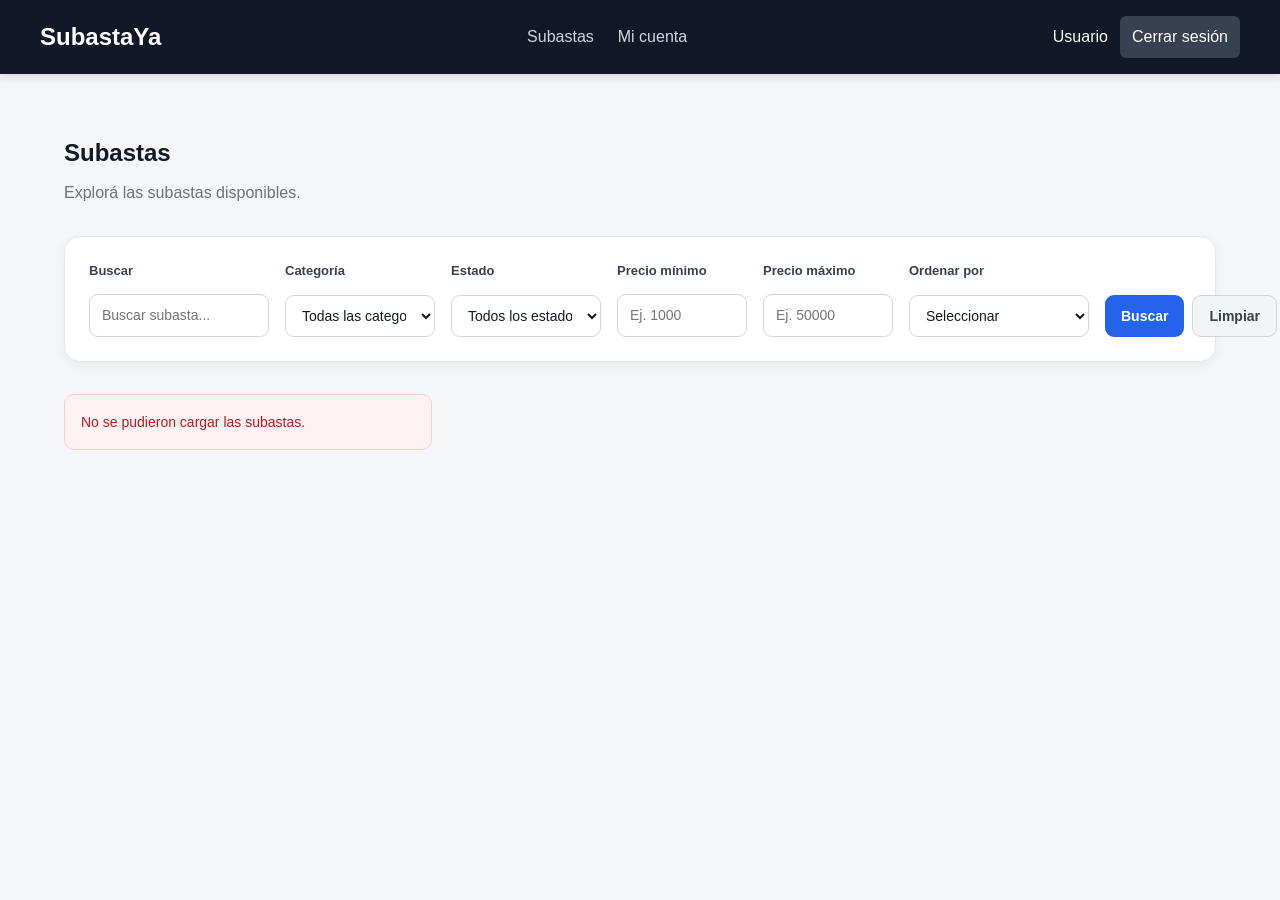
==== commit 8bebe2cc: "refactor: reorganizar frontend - agregar carpetas para separacion - retirar lineas sin uso" ====
--- a/Frontend/index.html
+++ b/Frontend/index.html
@@ -1,261 +1,160 @@
 <!DOCTYPE html>
 <html lang="es">
+    <head>
+        <meta charset="UTF-8">
+        <meta name="viewport" content="width=device-width, initial-scale=1.0">
 
-<head>
-    <meta charset="UTF-8">
-    <meta name="viewport" content="width=device-width, initial-scale=1.0">
+        <title>SubastaYa - Subastas</title>
 
-    <title>SubastaYa - Subastas</title>
+        <link rel="stylesheet" href="css/style.css">
+        <link rel="stylesheet" href="css/components/header.css">
+        <link rel="stylesheet" href="css/components/buttons.css">
+        <link rel="stylesheet" href="css/components/cards.css">
+        <link rel="stylesheet" href="css/components/forms.css">
+        <link rel="stylesheet" href="css/components/toast.css">
+        <link rel="stylesheet" href="css/pages/index.css">
 
-    <link rel="stylesheet" href="css/style.css">
-</head>
+        <script src="js/index.js" defer></script>
+    </head>
 
-<body>
+    <body>
+        <header class="header">
 
-<header class="header">
+            <div class="header__logo">
+                <a href="index.html">SubastaYa</a>
+            </div>
 
-    <div class="header__logo">
-        <a href="index.html">SubastaYa</a>
-    </div>
+            <nav class="header__nav">
+                <a href="index.html">Subastas</a>
+                <a href="/pages/dashboard.html">Mi cuenta</a>
+            </nav>
 
-    <nav class="header__nav">
-        <a href="index.html">Subastas</a>
-        <a href="dashboard.html">Mi cuenta</a>
-    </nav>
+            <div class="header__user">
+                <span id="usuario-nombre">Usuario</span>
+                <button type="button" id="btn-logout">Cerrar sesión</button>
+            </div>
+        </header>
 
-    <div class="header__user">
+        <main>
+            <section class="section">
+                <div class="section__header">
+                    <h1>Subastas</h1>
+                    <p>Explorá las subastas disponibles.</p>
+                </div>
 
-        <span id="usuario-nombre">
-            Usuario
-        </span>
+                <!-- =====================================================
+                    FILTROS
+                ====================================================== -->
 
-        <button
-            type="button"
-            id="btn-logout">
-            Cerrar sesión
-        </button>
+                <div class="catalog-filters">
+                    <!-- BÚSQUEDA -->
 
-    </div>
+                    <div class="form-group">
+                        <label for="filtro-busqueda">Buscar</label>
 
-</header>
+                        <input
+                            type="text"
+                            id="filtro-busqueda"
+                            placeholder="Buscar subasta...">
+                    </div>
 
+                    <!-- CATEGORÍA -->
+                    <div class="form-group">
+                        <label for="filtro-categoria">Categoría</label>
 
-<main>
+                        <select id="filtro-categoria">
+                            <option value="">Todas las categorías</option>
+                        </select>
+                    </div>
 
-<section class="section">
+                    <!-- ESTADO -->
 
-    <div class="section__header">
+                    <div class="form-group">
 
-        <h1>
-            Subastas
-        </h1>
+                        <label for="filtro-estado">Estado</label>
 
-        <p>
-            Explorá las subastas disponibles.
-        </p>
+                        <select id="filtro-estado">
+                            <option value="">Todos los estados</option>
 
-    </div>
+                            <option value="ACTIVA">Activas</option>
 
+                            <option value="PROGRAMADA">Programadas</option>
 
-    <!-- =====================================================
-         FILTROS
-    ====================================================== -->
+                            <option value="FINALIZADA">Finalizadas</option>
+                        </select>
+                    </div>
 
-    <div class="catalog-filters">
+                    <!-- PRECIO MÍNIMO -->
 
-        <!-- BÚSQUEDA -->
+                    <div class="form-group">
+                        <label for="filtro-precio-min">Precio mínimo</label>
 
-        <div class="form-group">
+                        <input
+                            type="number"
+                            id="filtro-precio-min"
+                            min="0"
+                            step="0.01"
+                            placeholder="Ej. 1000"
+                            >
+                    </div>
 
-            <label for="filtro-busqueda">
-                Buscar
-            </label>
+                    <!-- PRECIO MÁXIMO -->
 
-            <input
-                type="text"
-                id="filtro-busqueda"
-                placeholder="Buscar subasta..."
-            >
+                    <div class="form-group">
+                        <label for="filtro-precio-max">Precio máximo</label>
 
-        </div>
+                        <input
+                            type="number"
+                            id="filtro-precio-max"
+                            min="0"
+                            step="0.01"
+                            placeholder="Ej. 50000"
+                        >
+                    </div>
 
+                    <!-- ORDENAMIENTO -->
+                    <div class="form-group">
+                        <label for="filtro-orden">Ordenar por</label>
 
-        <!-- CATEGORÍA -->
+                        <select id="filtro-orden">
+                            <option value="" selected>Seleccionar</option>
 
-        <div class="form-group">
+                            <option value="tiempo">Menor tiempo restante</option>
+                            
+                            <option value="puja">Mayor puja</option>
+                        </select>
+                    </div>
 
-            <label for="filtro-categoria">
-                Categoría
-            </label>
+                    <!-- BOTONES -->
+                    <div class="filters__actions">
+                        <button type="button" id="btn-filtrar">Buscar</button>
 
-            <select id="filtro-categoria">
+                        <button type="button" id="btn-limpiar-filtros" class="button-secondary">Limpiar</button>
+                    </div>
+                </div>
 
-                <option value="">
-                    Todas las categorías
-                </option>
+                <!-- =====================================================
+                    CATÁLOGO
+                ====================================================== -->
+                <section>
+                    <div id="catalogo-subastas" class="auction-grid">
+                        <p>Cargando subastas...</p>
+                    </div>
+                </section>
 
-            </select>
-
-        </div>
-
-
-        <!-- ESTADO -->
-
-        <div class="form-group">
-
-            <label for="filtro-estado">
-                Estado
-            </label>
-
-            <select id="filtro-estado">
-
-                <option value="">
-                    Todos los estados
-                </option>
-
-                <option value="ACTIVA">
-                    Activas
-                </option>
-
-                <option value="PROXIMA">
-                    Próximas
-                </option>
-
-                <option value="FINALIZADA">
-                    Finalizadas
-                </option>
-
-            </select>
-
-        </div>
-
-
-        <!-- PRECIO MÍNIMO -->
-
-        <div class="form-group">
-
-            <label for="filtro-precio-min">
-                Precio mínimo
-            </label>
-
-            <input
-                type="number"
-                id="filtro-precio-min"
-                min="0"
-                step="0.01"
-                placeholder="Ej. 1000"
-            >
-
-        </div>
-
-
-        <!-- PRECIO MÁXIMO -->
-
-        <div class="form-group">
-
-            <label for="filtro-precio-max">
-                Precio máximo
-            </label>
-
-            <input
-                type="number"
-                id="filtro-precio-max"
-                min="0"
-                step="0.01"
-                placeholder="Ej. 50000"
-            >
-
-        </div>
-
-
-        <!-- ORDENAMIENTO -->
-
-        <div class="form-group">
-
-
-            <label for="filtro-orden">
-                Ordenar por
-            </label>
-
-            <select id="filtro-orden">
-
-               <option value="" selected>Seleccionar</option>
-               <option value="tiempo">
-                    Menor tiempo restante
-                </option>
-
-                <option value="puja">
-                    Mayor puja
-                </option>
-
-            </select>
-
-        </div>
-
-
-        <!-- BOTONES -->
-
-        <div class="filters__actions">
-
-            <button
-                type="button"
-                id="btn-filtrar">
-                Buscar
-            </button>
-
-            <button
-                type="button"
-                id="btn-limpiar-filtros"
-                class="button-secondary">
-                Limpiar
-            </button>
-
-        </div>
-
-    </div>
-
-
-    <!-- =====================================================
-         CATÁLOGO
-    ====================================================== -->
-
-    <section>
+                <!-- =====================================================
+                    PAGINACIÓN
+                ====================================================== -->
+                <div
+                    id="paginacion"
+                    class="pagination">
+                </div>
+            </section>
+        </main>
 
         <div
-            id="catalogo-subastas"
-            class="auction-grid">
-
-            <p>
-                Cargando subastas...
-            </p>
-
+            id="toast-container"
+            class="toast-container">
         </div>
-
-    </section>
-
-
-    <!-- =====================================================
-         PAGINACIÓN
-    ====================================================== -->
-
-    <div
-        id="paginacion"
-        class="pagination">
-    </div>
-
-</section>
-
-</main>
-
-
-<div
-    id="toast-container"
-    class="toast-container">
-</div>
-
-
-<script src="js/index.js"></script>
-
-</body>
-
+    </body>
 </html>
--- a/Frontend/css/style.css
+++ b/Frontend/css/style.css
@@ -1,7 +1,6 @@
 /* =========================================================
-   01. RESET Y BASE
+   RESET Y BASE
 ========================================================= */
-
 * {
     margin: 0;
     padding: 0;
@@ -34,92 +33,13 @@
     max-width: 100%;
 }
 
-
 /* =========================================================
-   02. COMPONENTES GENERALES
+   COMPONENTES GENERALES
 ========================================================= */
-
-/* -------------------------
-   HEADER
-------------------------- */
-
-.header {
-    position: sticky;
-    top: 0;
-    z-index: 1000;
-
-    display: flex;
-    align-items: center;
-    justify-content: space-between;
-
-    padding: 16px 40px;
-
-    background-color: #111827;
-    color: #fff;
-
-    box-shadow: 0 2px 10px rgba(0, 0, 0, 0.15);
-}
-
-.header__logo a {
-    color: #fff;
-    text-decoration: none;
-
-    font-size: 24px;
-    font-weight: 700;
-}
-
-.header__logo a:hover {
-    color: #93c5fd;
-}
-
-.header__nav {
-    display: flex;
-    gap: 24px;
-}
-
-.header__nav a {
-    color: #d1d5db;
-    text-decoration: none;
-    font-weight: 500;
-
-    transition: color 0.2s ease;
-}
-
-.header__nav a:hover {
-    color: #fff;
-}
-
-.header__user {
-    display: flex;
-    align-items: center;
-    gap: 12px;
-}
-
-.header__user span {
-    font-weight: 500;
-}
-
-.header__user button {
-    border: none;
-    border-radius: 6px;
-
-    padding: 8px 12px;
-
-    background-color: #374151;
-    color: #fff;
-
-    transition: background-color 0.2s ease;
-}
-
-.header__user button:hover {
-    background-color: #4b5563;
-}
-
 
 /* -------------------------
    SECTIONS
 ------------------------- */
-
 main {
     width: 100%;
 }
@@ -144,148 +64,9 @@
     color: #6b7280;
 }
 
-
-/* -------------------------
-   FORM CARD
-------------------------- */
-
-.form-card {
-    display: flex;
-    flex-direction: column;
-    gap: 20px;
-
-    padding: 30px;
-
-    background-color: #fff;
-    border-radius: 10px;
-
-    box-shadow: 0 2px 8px rgba(0, 0, 0, 0.06);
-}
-
-
-/* -------------------------
-   FORMULARIOS
-------------------------- */
-
-.form {
-    display: grid;
-    grid-template-columns: 1fr 1fr;
-    gap: 20px;
-
-    padding: 30px;
-
-    background-color: #fff;
-    border-radius: 10px;
-
-    box-shadow: 0 2px 8px rgba(0, 0, 0, 0.06);
-}
-
-.form-group {
-    display: flex;
-    flex-direction: column;
-    gap: 6px;
-}
-
-.form-group label {
-    font-weight: 700;
-}
-
-.form-group--full {
-    grid-column: 1 / -1;
-}
-
-.form-submit {
-    grid-column: 1 / -1;
-    justify-self: start;
-}
-
-
-/* -------------------------
-   INPUTS
-------------------------- */
-
-input,
-select,
-textarea {
-    width: 100%;
-
-    padding: 10px 12px;
-
-    border: 1px solid #d1d5db;
-    border-radius: 6px;
-
-    background-color: #fff;
-    color: #1f2937;
-
-    outline: none;
-
-    transition:
-        border-color 0.2s ease,
-        box-shadow 0.2s ease;
-}
-
-input:focus,
-select:focus,
-textarea:focus {
-    border-color: #2563eb;
-
-    box-shadow:
-        0 0 0 2px rgba(37, 99, 235, 0.12);
-}
-
-textarea {
-    min-height: 120px;
-    resize: vertical;
-}
-
-
-/* -------------------------
-   BOTONES
-------------------------- */
-
-button {
-    border: none;
-    border-radius: 6px;
-
-    padding: 10px 16px;
-
-    background-color: #2563eb;
-    color: #fff;
-
-    transition:
-        background-color 0.2s ease,
-        transform 0.2s ease;
-}
-
-button:hover {
-    background-color: #1d4ed8;
-}
-
-button:active {
-    transform: scale(0.98);
-}
-
-button:disabled {
-    background-color: #9ca3af;
-    cursor: not-allowed;
-}
-
-.button-secondary {
-    background-color: #f3f4f6;
-    color: #374151;
-    border: 1px solid #d1d5db;
-}
-
-.button-secondary:hover {
-    background-color: #e5e7eb;
-    color: #111827;
-}
-
-
 /* -------------------------
    TABLAS GENERALES
 ------------------------- */
-
 .table-wrapper {
     width: 100%;
     overflow-x: auto;
@@ -300,9 +81,7 @@
 th,
 td {
     padding: 12px;
-
     text-align: left;
-
     border-bottom: 1px solid #e5e7eb;
 }
 
@@ -310,1735 +89,14 @@
     background-color: #f9fafb;
 }
 
-
-/* -------------------------
-   TOASTS
-------------------------- */
-
-.toast-container {
-    position: fixed;
-    right: 20px;
-    bottom: 20px;
-    z-index: 2000;
-
-    display: flex;
-    flex-direction: column;
-    gap: 10px;
-}
-
-.toast {
-    min-width: 280px;
-
-    padding: 15px 18px;
-
-    border-radius: 8px;
-
-    background-color: #111827;
-    color: #fff;
-
-    box-shadow:
-        0 5px 15px rgba(0, 0, 0, 0.2);
-}
-
-.toast.success {
-    background-color: #16a34a;
-}
-
-.toast.error {
-    background-color: #dc2626;
-}
-
-.toast.warning {
-    background-color: #d97706;
-}
-
-
-/* -------------------------
-   MODAL
-------------------------- */
-
-.modal {
-    position: fixed;
-    inset: 0;
-    z-index: 3000;
-
-    display: flex;
-    align-items: center;
-    justify-content: center;
-
-    padding: 20px;
-
-    background-color: rgba(0, 0, 0, 0.55);
-}
-
-.modal[hidden] {
-    display: none;
-}
-
-.modal__content {
-    position: relative;
-
-    width: 100%;
-    max-width: 500px;
-
-    padding: 30px;
-
-    background-color: #fff;
-
-    border-radius: 10px;
-
-    box-shadow:
-        0 10px 30px rgba(0, 0, 0, 0.25);
-}
-
-.modal__close {
-    position: absolute;
-    top: 10px;
-    right: 10px;
-
-    width: 35px;
-    height: 35px;
-
-    padding: 0;
-
-    border-radius: 50%;
-
-    background-color: #e5e7eb;
-    color: #111827;
-
-    font-size: 22px;
-}
-
-.modal__close:hover {
-    background-color: #d1d5db;
-}
-
-
-/* =========================================================
-   03. INDEX — CATÁLOGO DE SUBASTAS
-========================================================= */
-
-.catalog {
-    max-width: 1400px;
-    margin: 0 auto;
-}
-
-
-/* -------------------------
-   FILTROS
-------------------------- */
-
-.catalog-filters {
-    display: grid;
-
-    grid-template-columns:
-        minmax(180px, 1.5fr)
-        minmax(150px, 1fr)
-        minmax(150px, 1fr)
-        minmax(130px, 1fr)
-        minmax(130px, 1fr)
-        minmax(180px, 1fr)
-        auto;
-
-    gap: 16px;
-
-    padding: 24px;
-    margin-bottom: 32px;
-
-    background-color: #fff;
-
-    border: 1px solid #e5e7eb;
-    border-radius: 16px;
-
-    box-shadow:
-        0 4px 12px rgba(15, 23, 42, 0.05);
-
-    align-items: end;
-}
-
-.catalog-filters .form-group {
-    margin: 0;
-}
-
-.catalog-filters label {
-    display: block;
-
-    margin-bottom: 7px;
-
-    color: #374151;
-
-    font-size: 13px;
-    font-weight: 600;
-}
-
-.catalog-filters input,
-.catalog-filters select {
-    min-height: 42px;
-
-    padding: 9px 12px;
-
-    border: 1px solid #d1d5db;
-    border-radius: 9px;
-
-    background-color: #fff;
-    color: #111827;
-
-    font-size: 14px;
-}
-
-.catalog-filters input:focus,
-.catalog-filters select:focus {
-    border-color: #2563eb;
-
-    box-shadow:
-        0 0 0 3px rgba(37, 99, 235, 0.10);
-}
-
-
-/* -------------------------
-   ACCIONES DE FILTROS
-------------------------- */
-
-.filters__actions {
-    display: flex;
-    align-items: center;
-    gap: 8px;
-}
-
-.filters__actions button {
-    min-height: 42px;
-
-    padding: 0 16px;
-
-    border-radius: 9px;
-
-    font-size: 14px;
-    font-weight: 600;
-
-    white-space: nowrap;
-}
-
-.filters__actions .button-secondary {
-    background-color: #f3f4f6;
-    color: #374151;
-}
-
-
-/* -------------------------
-   GRID DE SUBASTAS
-------------------------- */
-
-.auction-grid {
-    display: grid;
-    grid-template-columns: repeat(auto-fill, minmax(280px, 1fr));
-    gap: 24px;
-}
-
-
-/* -------------------------
-   CARD DE SUBASTA
-------------------------- */
-
-.auction-card {
-    display: flex;
-    flex-direction: column;
-
-    overflow: hidden;
-
-    background-color: #fff;
-
-    border: 1px solid #e5e7eb;
-    border-radius: 16px;
-
-    box-shadow:
-        0 4px 12px rgba(15, 23, 42, 0.06);
-
-    transition:
-        transform 0.2s ease,
-        box-shadow 0.2s ease;
-}
-
-.auction-card:hover {
-    transform: translateY(-3px);
-
-    box-shadow:
-        0 12px 25px rgba(15, 23, 42, 0.10);
-}
-
-.auction-card__image {
-    display: block;
-
-    width: 100%;
-    height: 210px;
-
-    object-fit: cover;
-
-    background-color: #f3f4f6;
-}
-
-.auction-card__body {
-    display: flex;
-    flex-direction: column;
-    flex: 1;
-
-    gap: 10px;
-
-    padding: 20px;
-}
-
-.auction-card__category {
-    align-self: flex-start;
-
-    padding: 5px 9px;
-
-    border-radius: 999px;
-
-    background-color: #eff6ff;
-    color: #2563eb;
-
-    font-size: 12px;
-    font-weight: 700;
-
-    text-transform: uppercase;
-}
-
-.auction-card h3 {
-    margin: 0;
-
-    color: #111827;
-
-    font-size: 20px;
-    line-height: 1.3;
-}
-
-.auction-card p {
-    margin: 0;
-
-    color: #6b7280;
-
-    font-size: 14px;
-    line-height: 1.5;
-
-    display: -webkit-box;
-    -webkit-line-clamp: 3;
-    -webkit-box-orient: vertical;
-
-    overflow: hidden;
-}
-
-.auction-card__price {
-    margin-top: auto;
-
-    color: #111827;
-
-    font-size: 22px;
-    font-weight: 800;
-}
-
-.auction-card__price::before {
-    content: "Puja actual";
-
-    display: block;
-
-    margin-bottom: 3px;
-
-    color: #6b7280;
-
-    font-size: 12px;
-    font-weight: 500;
-}
-
-.auction-card__bids {
-    color: #4b5563;
-    font-size: 14px;
-}
-
-.auction-card__timer {
-    padding: 9px 11px;
-
-    border-radius: 8px;
-
-    background-color: #f8fafc;
-    color: #374151;
-
-    font-size: 13px;
-    font-weight: 600;
-}
-
-.auction-card button {
-    width: 100%;
-
-    min-height: 42px;
-
-    margin-top: 5px;
-
-    border-radius: 9px;
-
-    font-size: 14px;
-    font-weight: 700;
-}
-
-
-/* -------------------------
-   PAGINACIÓN
-------------------------- */
-
-.pagination {
-    display: flex;
-
-    align-items: center;
-    justify-content: center;
-
-    gap: 20px;
-
-    margin-top: 40px;
-    padding-bottom: 30px;
-}
-
-.pagination button {
-    min-height: 40px;
-
-    padding: 0 16px;
-
-    border: 1px solid #d1d5db;
-    border-radius: 9px;
-
-    background-color: #fff;
-    color: #374151;
-
-    font-size: 14px;
-    font-weight: 600;
-}
-
-.pagination button:hover:not(:disabled) {
-    background-color: #eff6ff;
-
-    border-color: #2563eb;
-
-    color: #2563eb;
-}
-
-.pagination button:disabled {
-    opacity: 0.45;
-    cursor: not-allowed;
-}
-
-#pagina-actual {
-    min-width: 90px;
-
-    text-align: center;
-
-    color: #374151;
-
-    font-size: 14px;
-    font-weight: 700;
-}
-
-
-/* -------------------------
-   LOADING
-------------------------- */
-
-.loading-message {
-    display: flex;
-
-    align-items: center;
-    justify-content: center;
-
-    gap: 10px;
-
-    min-height: 160px;
-
-    color: #6b7280;
-
-    font-size: 15px;
-}
-
-.spinner {
-    width: 20px;
-    height: 20px;
-
-    border: 3px solid #dbeafe;
-    border-top-color: #2563eb;
-
-    border-radius: 50%;
-
-    animation: spin 0.8s linear infinite;
-}
-
-@keyframes spin {
-    to {
-        transform: rotate(360deg);
+@media (max-width: 768px) {
+    .section {
+        padding: 40px 20px;
     }
 }
 
-
-/* -------------------------
-   MENSAJES
-------------------------- */
-
-.empty-message {
-    grid-column: 1 / -1;
-
-    padding: 50px 20px;
-
-    text-align: center;
-
-    color: #6b7280;
-
-    background-color: #fff;
-
-    border: 1px dashed #d1d5db;
-    border-radius: 16px;
-}
-
-.error-message {
-    padding: 16px;
-    margin-bottom: 20px;
-
-    border: 1px solid #fecaca;
-    border-radius: 10px;
-
-    background-color: #fef2f2;
-    color: #b91c1c;
-
-    font-size: 14px;
-}
-
-
-/* =========================================================
-   04. SUBASTA — DETALLE
-========================================================= */
-
-.auction-detail {
-    display: block;
-    width: 100%;
-}
-
-
-/* -------------------------
-   CARD PRINCIPAL
-------------------------- */
-
-.auction-detail-card {
-    display: grid;
-
-    grid-template-columns:
-        minmax(320px, 420px)
-        1fr;
-
-    gap: 32px;
-
-    width: 100%;
-
-    padding: 28px;
-
-    background-color: #fff;
-
-    border: 1px solid #e5e7eb;
-    border-radius: 16px;
-
-    box-shadow:
-        0 4px 18px rgba(15, 23, 42, 0.07);
-}
-
-
-/* -------------------------
-   IMAGEN
-------------------------- */
-
-.auction-detail-card__image {
-    width: 100%;
-    height: 360px;
-
-    overflow: hidden;
-
-    border-radius: 12px;
-
-    background-color: #f3f4f6;
-}
-
-.auction-detail-card__image img {
-    width: 100%;
-    height: 100%;
-
-    display: block;
-
-    object-fit: cover;
-}
-
-
-/* -------------------------
-   CONTENIDO
-------------------------- */
-
-.auction-detail-card__content {
-    display: flex;
-    flex-direction: column;
-
-    gap: 16px;
-
-    min-width: 0;
-}
-
-.auction-detail-card__content h1 {
-    margin: 0;
-
-    color: #111827;
-
-    font-size: 32px;
-    line-height: 1.2;
-}
-
-.auction-detail-card__content > p {
-    margin: 0;
-
-    color: #6b7280;
-
-    font-size: 15px;
-}
-
-
-/* -------------------------
-   INFORMACIÓN
-------------------------- */
-
-.auction-info {
-    display: grid;
-
-    grid-template-columns:
-        repeat(2, 1fr);
-
-    gap: 14px;
-
-    margin: 8px 0;
-}
-
-.auction-info > div {
-    display: flex;
-    flex-direction: column;
-
-    gap: 4px;
-
-    padding: 16px;
-
-    background-color: #f8fafc;
-
-    border: 1px solid #e5e7eb;
-    border-radius: 10px;
-}
-
-.auction-info span {
-    color: #6b7280;
-
-    font-size: 12px;
-    font-weight: 600;
-
-    text-transform: uppercase;
-}
-
-.auction-info strong {
-    color: #111827;
-
-    font-size: 20px;
-}
-
-
-/* -------------------------
-   PUJA ACTUAL
-------------------------- */
-
-.auction-info > div:nth-child(2) {
-    background-color: #eff6ff;
-
-    border-color: #bfdbfe;
-}
-
-.auction-info > div:nth-child(2) strong {
-    color: #2563eb;
-
-    font-size: 24px;
-}
-
-
-/* -------------------------
-   FORMULARIO DE PUJA
-------------------------- */
-
-.bid-form {
-    display: flex;
-    flex-direction: column;
-
-    gap: 10px;
-
-    margin-top: 8px;
-    padding: 20px;
-
-    background-color: #f8fafc;
-
-    border: 1px solid #e5e7eb;
-    border-radius: 12px;
-}
-
-.bid-form h3 {
-    margin: 0 0 4px;
-
-    color: #111827;
-
-    font-size: 18px;
-}
-
-.bid-form label {
-    font-size: 14px;
-    font-weight: 700;
-}
-
-.bid-form input {
-    min-height: 44px;
-}
-
-.bid-form small {
-    color: #6b7280;
-}
-
-.bid-form button {
-    width: 100%;
-
-    min-height: 44px;
-
-    margin-top: 4px;
-
-    font-weight: 700;
-}
-
-
-/* -------------------------
-   SUBASTA CERRADA
-------------------------- */
-
-.auction-closed {
-    margin-top: 8px;
-
-    padding: 16px;
-
-    border: 1px solid #fecaca;
-    border-radius: 10px;
-
-    background-color: #fef2f2;
-    color: #b91c1c;
-
-    font-weight: 600;
-}
-
-
-/* =========================================================
-   HISTORIAL DE PUJAS
-========================================================= */
-
-.bid-history {
-    width: 100%;
-
-    margin-top: 24px;
-    padding: 24px;
-
-    background-color: #fff;
-
-    border: 1px solid #e5e7eb;
-    border-radius: 16px;
-
-    box-shadow:
-        0 4px 18px rgba(15, 23, 42, 0.06);
-}
-
-.bid-history h2 {
-    margin: 0;
-
-    color: #111827;
-
-    font-size: 22px;
-}
-
-.bid-history .table-wrapper {
-    overflow-x: auto;
-}
-
-.bid-history table {
-    margin-top: 16px;
-}
-
-.bid-history th {
-    background-color: #f8fafc;
-
-    color: #64748b;
-
-    font-size: 13px;
-
-    text-transform: uppercase;
-}
-
-.bid-history td {
-    color: #374151;
-}
-
-.bid-history tbody tr:hover {
-    background-color: #f8fafc;
-}
-
-
-/* =========================================================
-   05. DASHBOARD
-========================================================= */
-
-/* -------------------------
-   TABS
-------------------------- */
-
-.dashboard-tabs {
-    display: flex;
-
-    gap: 10px;
-
-    margin-bottom: 20px;
-}
-
-.dashboard-tab {
-    background-color: #e5e7eb;
-    color: #374151;
-}
-
-.dashboard-tab:hover {
-    background-color: #d1d5db;
-}
-
-.dashboard-tab.is-active {
-    background-color: #2563eb;
-    color: #fff;
-}
-
-
-/* -------------------------
-   PANEL
-------------------------- */
-
-.dashboard-panel {
-    padding: 25px;
-
-    background-color: #fff;
-
-    border-radius: 10px;
-
-    box-shadow:
-        0 2px 8px rgba(0, 0, 0, 0.06);
-}
-
-
-/* -------------------------
-   BILLETERA
-------------------------- */
-
-.wallet-summary {
-    display: grid;
-
-    grid-template-columns:
-        repeat(3, 1fr);
-
-    gap: 20px;
-
-    margin-bottom: 30px;
-}
-
-.wallet-card {
-    padding: 25px;
-
-    background-color: #fff;
-
-    border-radius: 10px;
-
-    box-shadow:
-        0 2px 8px rgba(0, 0, 0, 0.06);
-}
-
-.wallet-card span {
-    display: block;
-
-    color: #6b7280;
-}
-
-.wallet-card strong {
-    display: block;
-
-    margin-top: 8px;
-
-    font-size: 28px;
-}
-
-.wallet-card--available strong {
-    color: #16a34a;
-}
-
-
-/* -------------------------
-   DEPÓSITO
-------------------------- */
-
-.wallet-deposit {
-    margin-top: 24px;
-
-    padding: 25px;
-
-    background-color: #fff;
-
-    border-radius: 10px;
-
-    box-shadow:
-        0 2px 8px rgba(0, 0, 0, 0.06);
-}
-
-#form-deposito {
-    display: flex;
-
-    gap: 12px;
-
-    margin-top: 15px;
-}
-
-#form-deposito input {
-    max-width: 300px;
-}
-
-
-/* -------------------------
-   HISTORIAL MOVIMIENTOS
-------------------------- */
-
-.wallet-history {
-    width: 100%;
-
-    margin-top: 24px;
-    padding: 24px;
-
-    background-color: #fff;
-
-    border-radius: 16px;
-
-    box-shadow:
-        0 4px 18px rgba(0, 0, 0, 0.07);
-}
-
-.wallet-history__header {
-    margin-bottom: 20px;
-}
-
-.wallet-history__header h3 {
-    margin-bottom: 6px;
-
-    color: #1f2937;
-
-    font-size: 22px;
-}
-
-.wallet-history__header p {
-    color: #6b7280;
-
-    font-size: 14px;
-}
-
-
-/* -------------------------
-   TABLA MOVIMIENTOS
-------------------------- */
-
-.transactions-table {
-    width: 100%;
-
-    border-collapse: separate;
-    border-spacing: 0;
-}
-
-.transactions-table thead th {
-    padding: 14px 16px;
-
-    background-color: #f8fafc;
-
-    color: #64748b;
-
-    font-size: 13px;
-    font-weight: 600;
-
-    text-align: left;
-    text-transform: uppercase;
-
-    letter-spacing: 0.03em;
-
-    border-bottom: 1px solid #e5e7eb;
-}
-
-.transactions-table thead th:first-child {
-    border-top-left-radius: 10px;
-}
-
-.transactions-table thead th:last-child {
-    border-top-right-radius: 10px;
-}
-
-.transactions-table tbody tr {
-    transition: background-color 0.2s ease;
-}
-
-.transactions-table tbody tr:hover {
-    background-color: #f8fafc;
-}
-
-.transactions-table tbody td {
-    padding: 16px;
-
-    color: #374151;
-
-    font-size: 14px;
-
-    border-bottom: 1px solid #eef2f7;
-}
-
-.transactions-table tbody tr:last-child td {
-    border-bottom: none;
-}
-
-.transaction-date {
-    color: #6b7280;
-    white-space: nowrap;
-}
-
-.transaction-type {
-    display: inline-flex;
-
-    align-items: center;
-    justify-content: center;
-
-    padding: 6px 10px;
-
-    border-radius: 999px;
-
-    font-size: 11px;
-    font-weight: 700;
-
-    letter-spacing: 0.03em;
-}
-
-.transaction-type--deposit {
-    background-color: #dcfce7;
-    color: #15803d;
-}
-
-.transaction-type--charge {
-    background-color: #fee2e2;
-    color: #dc2626;
-}
-
-.transaction-type--other {
-    background-color: #e5e7eb;
-    color: #4b5563;
-}
-
-.transaction-description {
-    color: #374151;
-    font-weight: 500;
-}
-
-.transaction-amount {
-    font-size: 15px;
-    font-weight: 700;
-
-    white-space: nowrap;
-}
-
-.transaction-amount--positive {
-    color: #16a34a;
-}
-
-.transaction-amount--negative {
-    color: #dc2626;
-}
-
-.transactions-table th:nth-child(1),
-.transactions-table td:nth-child(1) {
-    width: 180px;
-}
-
-.transactions-table th:nth-child(2),
-.transactions-table td:nth-child(2) {
-    width: 150px;
-}
-
-.transactions-table th:nth-child(3),
-.transactions-table td:nth-child(3) {
-    width: 300px;
-}
-
-.transactions-table th:nth-child(4),
-.transactions-table td:nth-child(4) {
-    width: auto;
-}
-
-.transactions-empty,
-.transactions-error {
-    padding: 35px !important;
-
-    text-align: center;
-
-    color: #6b7280 !important;
-}
-
-.transactions-error {
-    color: #dc2626 !important;
-}
-
-
-/* -------------------------
-   AUDITORÍAS
-------------------------- */
-
-.audit-history {
-    width: 100%;
-
-    margin-top: 24px;
-    padding: 24px;
-
-    background-color: #fff;
-
-    border-radius: 16px;
-
-    box-shadow:
-        0 4px 18px rgba(0, 0, 0, 0.07);
-}
-
-.audit-history__header {
-    margin-bottom: 20px;
-}
-
-.audit-history__header h3 {
-    margin-bottom: 6px;
-
-    color: #1f2937;
-
-    font-size: 22px;
-}
-
-.audit-history__header p {
-    color: #6b7280;
-
-    font-size: 14px;
-}
-
-.audits-table {
-    width: 100%;
-
-    border-collapse: separate;
-    border-spacing: 0;
-}
-
-.audits-table thead th {
-    padding: 14px 16px;
-
-    background-color: #f8fafc;
-
-    color: #64748b;
-
-    font-size: 13px;
-    font-weight: 600;
-
-    text-align: left;
-    text-transform: uppercase;
-
-    letter-spacing: 0.03em;
-
-    border-bottom: 1px solid #e5e7eb;
-}
-
-.audits-table thead th:first-child {
-    border-top-left-radius: 10px;
-}
-
-.audits-table thead th:last-child {
-    border-top-right-radius: 10px;
-}
-
-.audits-table tbody tr {
-    transition: background-color 0.2s ease;
-}
-
-.audits-table tbody tr:hover {
-    background-color: #f8fafc;
-}
-
-.audits-table tbody td {
-    padding: 16px;
-
-    color: #374151;
-
-    font-size: 14px;
-
-    border-bottom: 1px solid #eef2f7;
-}
-
-.audits-table tbody tr:last-child td {
-    border-bottom: none;
-}
-
-.audit-date {
-    color: #6b7280;
-    white-space: nowrap;
-}
-
-.audit-entity {
-    color: #374151;
-    font-weight: 500;
-}
-
-.audit-id {
-    color: #6b7280;
-    white-space: nowrap;
-}
-
-.audit-action {
-    display: inline-flex;
-
-    align-items: center;
-    justify-content: center;
-
-    padding: 6px 10px;
-
-    border-radius: 999px;
-
-    background-color: #eff6ff;
-    color: #2563eb;
-
-    font-size: 11px;
-    font-weight: 700;
-
-    letter-spacing: 0.03em;
-}
-
-.audit-detail {
-    color: #374151;
-}
-
-.audits-table th:nth-child(1),
-.audits-table td:nth-child(1) {
-    width: 180px;
-}
-
-.audits-table th:nth-child(2),
-.audits-table td:nth-child(2) {
-    width: 150px;
-}
-
-.audits-table th:nth-child(3),
-.audits-table td:nth-child(3) {
-    width: 80px;
-}
-
-.audits-table th:nth-child(4),
-.audits-table td:nth-child(4) {
-    width: 140px;
-}
-
-.audits-table th:nth-child(5),
-.audits-table td:nth-child(5) {
-    width: auto;
-}
-
-
-/* =========================================================
-   06. LOGIN
-========================================================= */
-
-.login-container {
-    min-height: 100vh;
-
-    display: flex;
-    align-items: center;
-    justify-content: center;
-
-    padding: 20px;
-}
-
-.login-card {
-    width: 100%;
-    max-width: 420px;
-
-    padding: 35px;
-
-    background-color: #fff;
-
-    border-radius: 10px;
-
-    box-shadow:
-        0 5px 20px rgba(0, 0, 0, 0.10);
-}
-
-.login-card h1 {
-    margin-bottom: 5px;
-
-    text-align: center;
-
-    color: #2563eb;
-}
-
-.login-card h2 {
-    margin-bottom: 30px;
-
-    text-align: center;
-
-    color: #111827;
-}
-
-#form-login {
-    display: flex;
-    flex-direction: column;
-
-    gap: 20px;
-}
-
-#form-login button {
-    width: 100%;
-}
-
-.login-error {
-    margin-top: 15px;
-
-    color: #dc2626;
-
-    text-align: center;
-}
-
-
-/* =========================================================
-   07. RESPONSIVE
-========================================================= */
-
-@media (max-width: 1100px) {
-
-    .catalog-filters {
-        grid-template-columns:
-            repeat(3, 1fr);
-    }
-
-    .filters__actions {
-        grid-column: span 3;
-    }
-
-    .wallet-summary {
-        grid-template-columns:
-            repeat(2, 1fr);
-    }
-
-}
-
-
-@media (max-width: 768px) {
-
-    /* -------------------------
-       DETALLE SUBASTA
-    ------------------------- */
-
-    .auction-detail-card {
-        grid-template-columns: 1fr;
-
-        padding: 20px;
-    }
-
-    .auction-detail-card__image {
-        height: 280px;
-    }
-
-    .auction-detail-card__content h1 {
-        font-size: 26px;
-    }
-
-    .auction-info {
-        grid-template-columns: 1fr;
-    }
-
-
-    /* -------------------------
-       HEADER
-    ------------------------- */
-
-    .header {
-        flex-direction: column;
-
-        gap: 15px;
-
-        padding: 15px 20px;
-    }
-
-    .header__nav {
-        flex-wrap: wrap;
-
-        justify-content: center;
-    }
-
-    .header__user {
-        width: 100%;
-
-        justify-content: center;
-    }
-
-
-    /* -------------------------
-       GENERAL
-    ------------------------- */
-
-    .section {
-        padding: 40px 20px;
-    }
-
-
-    /* -------------------------
-       CATALOG
-    ------------------------- */
-
-    .catalog-filters {
-        grid-template-columns: 1fr;
-
-        padding: 18px;
-    }
-
-    .filters__actions {
-        grid-column: auto;
-
-        width: 100%;
-
-        flex-direction: column;
-    }
-
-    .filters__actions button {
-        width: 100%;
-    }
-
-    .auction-grid {
-        grid-template-columns: 1fr;
-    }
-
-
-    /* -------------------------
-       FORM
-    ------------------------- */
-
-    .form {
-        grid-template-columns: 1fr;
-    }
-
-    .form-group--full,
-    .form-submit {
-        grid-column: auto;
-    }
-
-
-    /* -------------------------
-       DASHBOARD
-    ------------------------- */
-
-    .wallet-summary {
-        grid-template-columns: 1fr;
-    }
-
-    #form-deposito {
-        flex-direction: column;
-    }
-
-    #form-deposito input {
-        max-width: none;
-    }
-
-    .wallet-history,
-    .audit-history {
-        padding: 16px;
-
-        border-radius: 12px;
-    }
-
-    .wallet-history__header h3,
-    .audit-history__header h3 {
-        font-size: 19px;
-    }
-
-
-    /* -------------------------
-       TABLES
-    ------------------------- */
-
-    .transactions-table {
-        min-width: 750px;
-    }
-
-    .audits-table {
-        min-width: 850px;
-    }
-
-
-    /* -------------------------
-       LOGIN
-    ------------------------- */
-
-    .login-card {
-        padding: 28px;
-    }
-
-}
-
-
 @media (max-width: 500px) {
-
-    /* -------------------------
-       DETALLE SUBASTA
-    ------------------------- */
-
-    .auction-detail-card {
-        padding: 16px;
-    }
-
-    .auction-detail-card__image {
-        height: 220px;
-    }
-
-    .auction-detail-card__content h1 {
-        font-size: 23px;
-    }
-
-    .bid-history {
-        padding: 16px;
-    }
-
-
-    /* -------------------------
-       GENERAL
-    ------------------------- */
-
     .section {
         padding: 40px 15px;
     }
-
-
-    /* -------------------------
-       HEADER
-    ------------------------- */
-
-    .header__nav {
-        flex-direction: column;
-        align-items: center;
-    }
-
-
-    /* -------------------------
-       CATALOG
-    ------------------------- */
-
-    .auction-card__image {
-        height: 190px;
-    }
-
-    .auction-card__body {
-        padding: 16px;
-    }
-
-
-    /* -------------------------
-       WALLET
-    ------------------------- */
-
-    .wallet-card {
-        padding: 20px;
-    }
-
-
-    /* -------------------------
-       PAGINATION
-    ------------------------- */
-
-    .pagination {
-        gap: 10px;
-    }
-
-    .pagination button {
-        padding: 0 10px;
-
-        font-size: 13px;
-    }
-
-
-    /* -------------------------
-       TOAST
-    ------------------------- */
-
-    .toast {
-        min-width: auto;
-
-        width: calc(100vw - 40px);
-    }
-
-}
-/* =========================================================
-   TEMPORIZADOR DE SUBASTA
-========================================================= */
-
-.auction-timer {
-    margin: 25px 0;
-    padding: 20px;
-
-    border-radius: 12px;
-
-    background: #f3f4f6;
-
-    border: 2px solid #d1d5db;
-
-    text-align: center;
-
-    transition:
-        background-color 0.3s ease,
-        border-color 0.3s ease,
-        color 0.3s ease,
-        transform 0.3s ease;
-}
-
-
-/* Texto "Tiempo restante" */
-
-.auction-timer__label {
-    display: block;
-
-    margin-bottom: 8px;
-
-    font-size: 0.95rem;
-
-    font-weight: 600;
-
-    color: #4b5563;
-}
-
-
-/* Reloj */
-
-.auction-timer__clock {
-    display: block;
-
-    font-size: 2.4rem;
-
-    font-weight: 800;
-
-    letter-spacing: 2px;
-
-    color: #111827;
-
-    font-variant-numeric: tabular-nums;
-}
-
-
-/* Mensaje debajo del reloj */
-
-.auction-timer__message {
-    display: block;
-
-    margin-top: 8px;
-
-    font-size: 0.9rem;
-
-    font-weight: 600;
-
-}
-
-
-/* =========================================================
-   ZONA DE ADVERTENCIA
-   Entre 5 minutos y 1 minuto
-========================================================= */
-
-.auction-timer--warning {
-
-    background: #fff7ed;
-
-    border-color: #f59e0b;
-
-}
-
-
-.auction-timer--warning
-.auction-timer__clock {
-
-    color: #d97706;
-
-}
-
-
-.auction-timer--warning
-.auction-timer__message {
-
-    color: #b45309;
-
-}
-
-
-/* =========================================================
-   ZONA CRÍTICA
-   ÚLTIMO MINUTO
-========================================================= */
-
-.auction-timer--critical {
-
-    background: #fef2f2;
-
-    border-color: #dc2626;
-
-    animation:
-        timerPulse 1s infinite;
-
-}
-
-
-.auction-timer--critical
-.auction-timer__clock {
-
-    color: #dc2626;
-
-}
-
-
-.auction-timer--critical
-.auction-timer__message {
-
-    color: #b91c1c;
-
-}
-
-
-/* =========================================================
-   ANIMACIÓN ÚLTIMO MINUTO
-========================================================= */
-
-@keyframes timerPulse {
-
-    0% {
-
-        box-shadow:
-            0 0 0 0
-            rgba(220, 38, 38, 0.35);
-
-    }
-
-    70% {
-
-        box-shadow:
-            0 0 0 10px
-            rgba(220, 38, 38, 0);
-
-    }
-
-    100% {
-
-        box-shadow:
-            0 0 0 0
-            rgba(220, 38, 38, 0);
-
-    }
-
 }
--- a/Frontend/css/components/header.css
+++ b/Frontend/css/components/header.css
@@ -0,0 +1,96 @@
+.header {
+    position: sticky;
+    top: 0;
+    z-index: 1000;
+
+    display: flex;
+    align-items: center;
+    justify-content: space-between;
+
+    padding: 16px 40px;
+
+    background-color: #111827;
+    color: #fff;
+
+    box-shadow: 0 2px 10px rgba(0, 0, 0, 0.15);
+}
+
+.header__logo a {
+    color: #fff;
+    text-decoration: none;
+
+    font-size: 24px;
+    font-weight: 700;
+}
+
+.header__logo a:hover {
+    color: #93c5fd;
+}
+
+.header__nav {
+    display: flex;
+    gap: 24px;
+}
+
+.header__nav a {
+    color: #d1d5db;
+    text-decoration: none;
+    font-weight: 500;
+
+    transition: color 0.2s ease;
+}
+
+.header__nav a:hover {
+    color: #fff;
+}
+
+.header__user {
+    display: flex;
+    align-items: center;
+    gap: 12px;
+}
+
+.header__user span {
+    font-weight: 500;
+}
+
+.header__user button {
+    border: none;
+    border-radius: 6px;
+
+    padding: 8px 12px;
+
+    background-color: #374151;
+    color: #fff;
+
+    transition: background-color 0.2s ease;
+}
+
+.header__user button:hover {
+    background-color: #4b5563;
+}
+
+@media (max-width: 768px) {
+    .header {
+        flex-direction: column;
+        gap: 15px;
+        padding: 15px 20px;
+    }
+
+    .header__nav {
+        flex-wrap: wrap;
+        justify-content: center;
+    }
+
+    .header__user {
+        width: 100%;
+        justify-content: center;
+    }
+}
+
+@media (max-width: 500px) {
+    .header__nav {
+        flex-direction: column;
+        align-items: center;
+    }
+}
--- a/Frontend/css/components/buttons.css
+++ b/Frontend/css/components/buttons.css
@@ -0,0 +1,34 @@
+button {
+    border: none;
+    border-radius: 6px;
+    padding: 10px 16px;
+    
+    background-color: #2563eb;
+    color: #fff;
+
+    transition: background-color 0.2s ease, transform 0.2s ease;
+}
+
+button:hover {
+    background-color: #1d4ed8;
+}
+
+button:active {
+    transform: scale(0.98);
+}
+
+button:disabled {
+    background-color: #9ca3af;
+    cursor: not-allowed;
+}
+
+.button-secondary {
+    background-color: #f3f4f6;
+    color: #374151;
+    border: 1px solid #d1d5db;
+}
+
+.button-secondary:hover {
+    background-color: #e5e7eb;
+    color: #111827;
+}
--- a/Frontend/css/components/cards.css
+++ b/Frontend/css/components/cards.css
@@ -0,0 +1,184 @@
+.form-card {
+    display: flex;
+    flex-direction: column;
+    gap: 20px;
+
+    padding: 30px;
+
+    background-color: #fff;
+    border-radius: 10px;
+
+    box-shadow: 0 2px 8px rgba(0, 0, 0, 0.06);
+}
+/* -------------------------
+   CARD DE SUBASTA
+------------------------- */
+.auction-card {
+    display: flex;
+    flex-direction: column;
+
+    overflow: hidden;
+
+    background-color: #fff;
+
+    border: 1px solid #e5e7eb;
+    border-radius: 16px;
+
+    box-shadow: 0 4px 12px rgba(15, 23, 42, 0.06);
+
+    transition: transform 0.2s ease, box-shadow 0.2s ease;
+}
+
+.auction-card:hover {
+    transform: translateY(-3px);
+
+    box-shadow: 0 12px 25px rgba(15, 23, 42, 0.10);
+}
+
+.auction-card__image {
+    display: block;
+
+    width: 100%;
+    height: 210px;
+
+    object-fit: cover;
+
+    background-color: #f3f4f6;
+}
+
+.auction-card__body {
+    display: flex;
+    flex-direction: column;
+    flex: 1;
+
+    gap: 10px;
+
+    padding: 20px;
+}
+
+.auction-card__category {
+    align-self: flex-start;
+
+    padding: 5px 9px;
+
+    border-radius: 999px;
+
+    background-color: #eff6ff;
+    color: #2563eb;
+
+    font-size: 12px;
+    font-weight: 700;
+
+    text-transform: uppercase;
+}
+
+.auction-card h3 {
+    margin: 0;
+
+    color: #111827;
+
+    font-size: 20px;
+    line-height: 1.3;
+}
+
+.auction-card p {
+    margin: 0;
+
+    color: #6b7280;
+
+    font-size: 14px;
+    line-height: 1.5;
+
+    display: -webkit-box;
+    -webkit-line-clamp: 3;
+    -webkit-box-orient: vertical;
+    line-clamp: 3;
+
+    overflow: hidden;
+}
+
+.auction-card__price {
+    margin-top: auto;
+
+    color: #111827;
+
+    font-size: 22px;
+    font-weight: 800;
+}
+
+.auction-card__price::before {
+    content: "Puja actual";
+
+    display: block;
+
+    margin-bottom: 3px;
+
+    color: #6b7280;
+
+    font-size: 12px;
+    font-weight: 500;
+}
+
+.auction-card__bids {
+    color: #4b5563;
+    font-size: 14px;
+}
+
+.auction-card__timer {
+    padding: 9px 11px;
+
+    border-radius: 8px;
+
+    background-color: #f8fafc;
+    color: #374151;
+
+    font-size: 13px;
+    font-weight: 600;
+}
+
+.auction-card button {
+    width: 100%;
+
+    min-height: 42px;
+
+    margin-top: 5px;
+
+    border-radius: 9px;
+
+    font-size: 14px;
+    font-weight: 700;
+}
+/* -------------------------
+   CARD PRINCIPAL
+------------------------- */
+.auction-detail-card {
+    display: grid;
+
+    grid-template-columns: minmax(320px, 420px) 1fr;
+
+    gap: 32px;
+    width: 100%;
+    padding: 28px;
+
+    background-color: #fff;
+    border: 1px solid #e5e7eb;
+    border-radius: 16px;
+
+    box-shadow: 0 4px 18px rgba(15, 23, 42, 0.07);
+}
+
+@media (max-width: 768px) {
+    .auction-detail-card {
+        grid-template-columns: 1fr;
+        padding: 20px;
+    }
+}
+
+@media (max-width: 500px) {
+    .auction-card__image {
+        height: 190px;
+    }
+    .auction-card__body {
+        padding: 16px;
+    }
+}
--- a/Frontend/css/components/forms.css
+++ b/Frontend/css/components/forms.css
@@ -0,0 +1,111 @@
+.form {
+    display: grid;
+    grid-template-columns: 1fr 1fr;
+    gap: 20px;
+
+    padding: 30px;
+
+    background-color: #fff;
+    border-radius: 10px;
+
+    box-shadow: 0 2px 8px rgba(0, 0, 0, 0.06);
+}
+
+.form-group {
+    display: flex;
+    flex-direction: column;
+    gap: 6px;
+}
+
+.form-group label {
+    font-weight: 700;
+}
+
+.form-group--full {
+    grid-column: 1 / -1;
+}
+
+.form-submit {
+    grid-column: 1 / -1;
+    justify-self: start;
+}
+/* -------------------------
+   INPUTS
+------------------------- */
+input, select, textarea {
+    width: 100%;
+    padding: 10px 12px;
+
+    border: 1px solid #d1d5db;
+    border-radius: 6px;
+
+    background-color: #fff;
+    color: #1f2937;
+    outline: none;
+
+    transition: border-color 0.2s ease, box-shadow 0.2s ease;
+}
+
+input:focus,
+select:focus,
+textarea:focus {
+    border-color: #2563eb;
+    box-shadow: 0 0 0 2px rgba(37, 99, 235, 0.12);
+}
+
+textarea {
+    min-height: 120px;
+    resize: vertical;
+}
+/* -------------------------
+   FORMULARIO DE PUJA
+------------------------- */
+.bid-form {
+    display: flex;
+    flex-direction: column;
+
+    gap: 10px;
+    margin-top: 8px;
+    padding: 20px;
+
+    background-color: #f8fafc;
+    border: 1px solid #e5e7eb;
+    border-radius: 12px;
+}
+
+.bid-form h3 {
+    margin: 0 0 4px;
+    color: #111827;
+    font-size: 18px;
+}
+
+.bid-form label {
+    font-size: 14px;
+    font-weight: 700;
+}
+
+.bid-form input {
+    min-height: 44px;
+}
+
+.bid-form small {
+    color: #6b7280;
+}
+
+.bid-form button {
+    width: 100%;
+    min-height: 44px;
+    margin-top: 4px;
+    font-weight: 700;
+}
+
+@media (max-width: 768px) {
+    .form {
+        grid-template-columns: 1fr;
+    }
+
+    .form-group--full,
+    .form-submit {
+        grid-column: auto;
+    }
+}
--- a/Frontend/css/components/toast.css
+++ b/Frontend/css/components/toast.css
@@ -0,0 +1,42 @@
+.toast-container {
+    position: fixed;
+    right: 20px;
+    bottom: 20px;
+    z-index: 2000;
+
+    display: flex;
+    flex-direction: column;
+    gap: 10px;
+}
+
+.toast {
+    min-width: 280px;
+
+    padding: 15px 18px;
+
+    border-radius: 8px;
+
+    background-color: #111827;
+    color: #fff;
+
+    box-shadow: 0 5px 15px rgba(0, 0, 0, 0.2);
+}
+
+.toast.success {
+    background-color: #16a34a;
+}
+
+.toast.error {
+    background-color: #dc2626;
+}
+
+.toast.warning {
+    background-color: #d97706;
+}
+
+@media (max-width: 500px) {
+    .toast {
+        min-width: auto;
+        width: calc(100vw - 40px);
+    }
+}
--- a/Frontend/css/pages/index.css
+++ b/Frontend/css/pages/index.css
@@ -0,0 +1,247 @@
+.catalog {
+    max-width: 1400px;
+    margin: 0 auto;
+}
+/* -------------------------
+   FILTROS
+------------------------- */
+
+.catalog-filters {
+    display: grid;
+    grid-template-columns:
+        minmax(180px, 1.5fr)
+        minmax(150px, 1fr)
+        minmax(150px, 1fr)
+        minmax(130px, 1fr)
+        minmax(130px, 1fr)
+        minmax(180px, 1fr)
+        auto;
+
+    gap: 16px;
+    padding: 24px;
+    margin-bottom: 32px;
+
+    background-color: #fff;
+    border: 1px solid #e5e7eb;
+    border-radius: 16px;
+
+    box-shadow: 0 4px 12px rgba(15, 23, 42, 0.05);
+
+    align-items: end;
+}
+
+.catalog-filters .form-group {
+    margin: 0;
+}
+
+.catalog-filters label {
+    display: block;
+    margin-bottom: 7px;
+
+    color: #374151;
+
+    font-size: 13px;
+    font-weight: 600;
+}
+
+.catalog-filters input,
+.catalog-filters select {
+    min-height: 42px;
+    padding: 9px 12px;
+
+    border: 1px solid #d1d5db;
+    border-radius: 9px;
+
+    background-color: #fff;
+    color: #111827;
+
+    font-size: 14px;
+}
+
+.catalog-filters input:focus,
+.catalog-filters select:focus {
+    border-color: #2563eb;
+    box-shadow: 0 0 0 3px rgba(37, 99, 235, 0.10);
+}
+/* -------------------------
+   ACCIONES DE FILTROS
+------------------------- */
+.filters__actions {
+    display: flex;
+    align-items: center;
+    gap: 8px;
+}
+
+.filters__actions button {
+    min-height: 42px;
+    padding: 0 16px;
+
+    border-radius: 9px;
+
+    font-size: 14px;
+    font-weight: 600;
+    white-space: nowrap;
+}
+
+.filters__actions .button-secondary {
+    background-color: #f3f4f6;
+    color: #374151;
+}
+
+/* -------------------------
+   GRID DE SUBASTAS
+------------------------- */
+.auction-grid {
+    display: grid;
+    grid-template-columns: repeat(auto-fill, minmax(280px, 1fr));
+    gap: 24px;
+}
+
+/* -------------------------
+   PAGINACIÓN
+------------------------- */
+.pagination {
+    display: flex;
+    align-items: center;
+    justify-content: center;
+
+    gap: 20px;
+    margin-top: 40px;
+    padding-bottom: 30px;
+}
+
+.pagination button {
+    min-height: 40px;
+    padding: 0 16px;
+
+    border: 1px solid #d1d5db;
+    border-radius: 9px;
+
+    background-color: #fff;
+    color: #374151;
+
+    font-size: 14px;
+    font-weight: 600;
+}
+
+.pagination button:hover:not(:disabled) {
+    background-color: #eff6ff;
+    border-color: #2563eb;
+    color: #2563eb;
+}
+
+.pagination button:disabled {
+    opacity: 0.45;
+    cursor: not-allowed;
+}
+
+#pagina-actual {
+    min-width: 90px;
+    text-align: center;
+
+    color: #374151;
+
+    font-size: 14px;
+    font-weight: 700;
+}
+
+/* -------------------------
+   LOADING
+------------------------- */
+.loading-message {
+    display: flex;
+    align-items: center;
+    justify-content: center;
+    gap: 10px;
+
+    min-height: 160px;
+    color: #6b7280;
+    font-size: 15px;
+}
+
+.spinner {
+    width: 20px;
+    height: 20px;
+
+    border: 3px solid #dbeafe;
+    border-top-color: #2563eb;
+    border-radius: 50%;
+
+    animation: spin 0.8s linear infinite;
+}
+
+@keyframes spin {
+    to {
+        transform: rotate(360deg);
+    }
+}
+
+/* -------------------------
+   MENSAJES
+------------------------- */
+.empty-message {
+    grid-column: 1 / -1;
+    padding: 50px 20px;
+    text-align: center;
+
+    color: #6b7280;
+    background-color: #fff;
+
+    border: 1px dashed #d1d5db;
+    border-radius: 16px;
+}
+
+.error-message {
+    padding: 16px;
+    margin-bottom: 20px;
+
+    border: 1px solid #fecaca;
+    border-radius: 10px;
+
+    background-color: #fef2f2;
+    color: #b91c1c;
+
+    font-size: 14px;
+}
+
+@media (max-width: 1100px) {
+    .catalog-filters {
+        grid-template-columns: repeat(3, 1fr);
+    }
+
+    .filters__actions {
+        grid-column: span 3;
+    }
+}
+
+@media (max-width: 768px) {
+    .catalog-filters {
+        grid-template-columns: 1fr;
+        padding: 18px;
+    }
+
+    .filters__actions {
+        grid-column: auto;
+        width: 100%;
+        flex-direction: column;
+    }
+
+    .filters__actions button {
+        width: 100%;
+    }
+
+    .auction-grid {
+        grid-template-columns: 1fr;
+    }
+}
+
+@media (max-width: 500px) {
+    .pagination {
+        gap: 10px;
+    }
+
+    .pagination button {
+        padding: 0 10px;
+        font-size: 13px;
+    }
+}
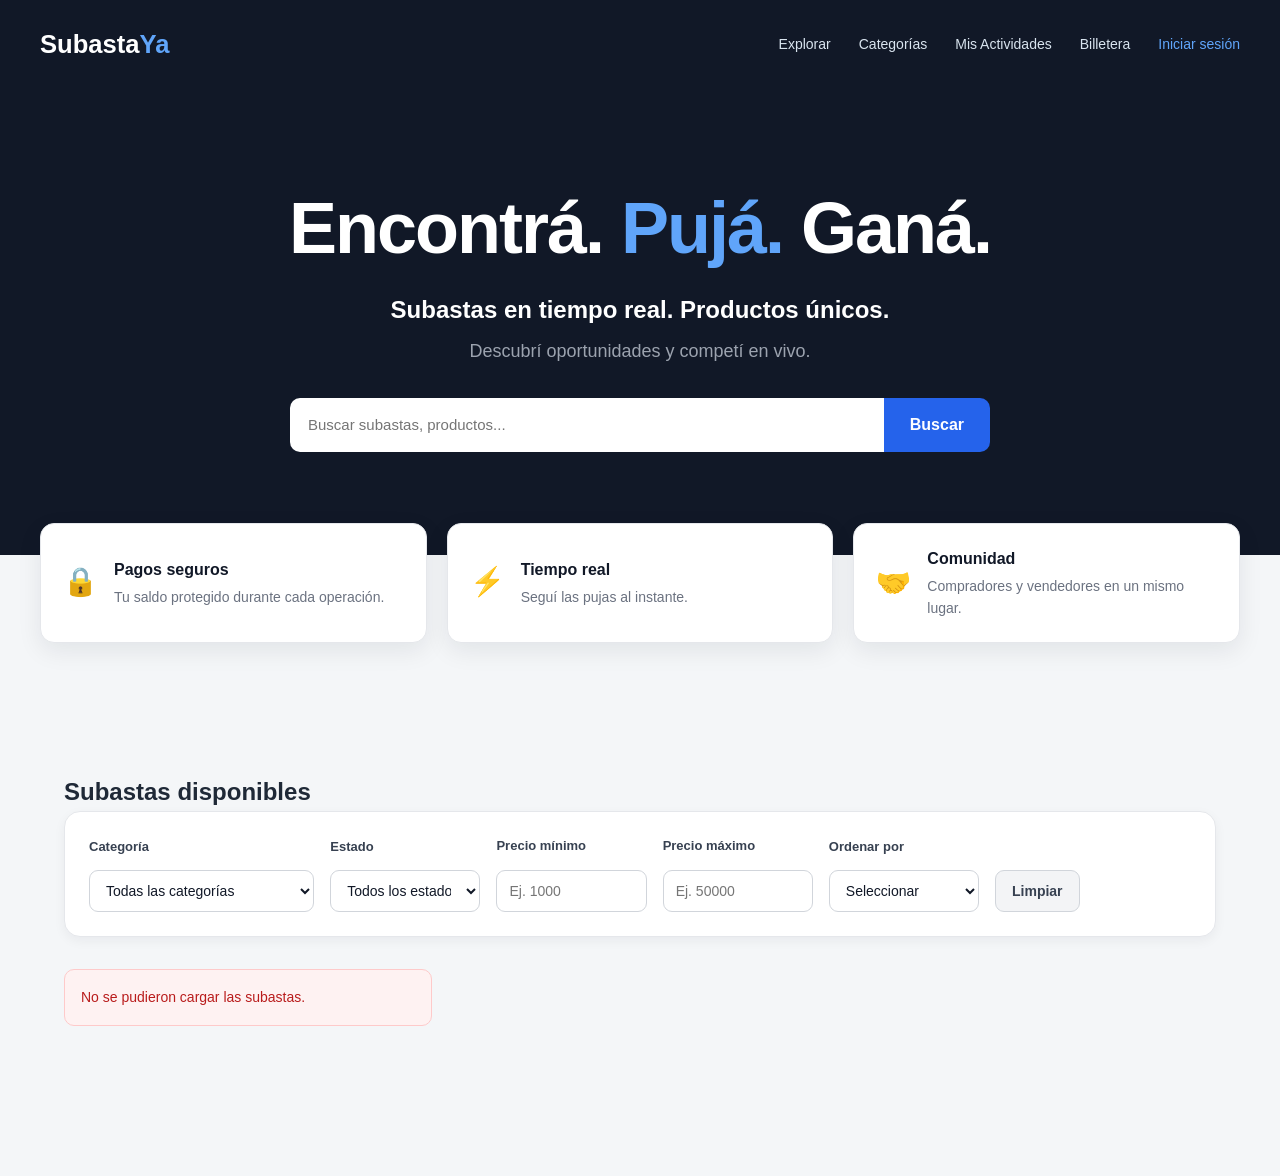
==== commit fb48e01c: "style: rediseñar pagina principal" ====
--- a/Frontend/index.html
+++ b/Frontend/index.html
@@ -11,54 +11,95 @@
         <link rel="stylesheet" href="css/components/buttons.css">
         <link rel="stylesheet" href="css/components/cards.css">
         <link rel="stylesheet" href="css/components/forms.css">
+        <link rel="stylesheet" href="css/components/modal.css">
         <link rel="stylesheet" href="css/components/toast.css">
         <link rel="stylesheet" href="css/pages/index.css">
 
         <script src="js/index.js" defer></script>
+        <script src="js/header.js" defer></script>
     </head>
 
     <body>
         <header class="header">
-
             <div class="header__logo">
-                <a href="index.html">SubastaYa</a>
+                <a href="index.html">
+                    Subasta<span>Ya</span>
+                </a>
             </div>
 
             <nav class="header__nav">
-                <a href="index.html">Subastas</a>
-                <a href="/pages/dashboard.html">Mi cuenta</a>
+                <div class="header__container__nav">
+                    <a href="index.html">Explorar</a>
+                    <a href="index.html">Categorías</a>
+                    <a href="index.html">Mis Actividades</a>
+                    <a href="index.html">Billetera</a>
+                    <a href="/pages/dashboard.html">Mi cuenta</a>
+
+                    <div class="header__user">
+                        <span id="usuario-nombre">Usuario</span>
+                        <button type="button" id="btn-logout">Cerrar sesión</button>
+                        <a href="login.html" id="btn-login">Iniciar sesión</a>
+                    </div>    
+                </div>
             </nav>
-
-            <div class="header__user">
-                <span id="usuario-nombre">Usuario</span>
-                <button type="button" id="btn-logout">Cerrar sesión</button>
-            </div>
         </header>
 
         <main>
-            <section class="section">
-                <div class="section__header">
-                    <h1>Subastas</h1>
-                    <p>Explorá las subastas disponibles.</p>
-                </div>
+            <section class="hero">
+                <div class="hero__content">
+                    <h1>Encontrá. <span>Pujá.</span> Ganá.</h1>
 
-                <!-- =====================================================
-                    FILTROS
-                ====================================================== -->
+                    <p class="hero__subtitle">
+                        Subastas en tiempo real. Productos únicos.
+                    </p>
 
-                <div class="catalog-filters">
-                    <!-- BÚSQUEDA -->
+                    <p class="hero__description">
+                        Descubrí oportunidades y competí en vivo.
+                    </p>
 
-                    <div class="form-group">
-                        <label for="filtro-busqueda">Buscar</label>
-
+                    <div class="hero__search">
                         <input
                             type="text"
                             id="filtro-busqueda"
-                            placeholder="Buscar subasta...">
+                            placeholder="Buscar subastas, productos..."
+                        >
+
+                        <button type="button" id="btn-filtrar">
+                            Buscar
+                        </button>
                     </div>
+                </div>
+            </section>
+            <section class="benefits">
+                <article class="benefit-card">
+                    <span class="benefit-card__icon">🔒</span>
+                    <div>
+                        <h3>Pagos seguros</h3>
+                        <p>Tu saldo protegido durante cada operación.</p>
+                    </div>
+                </article>
 
-                    <!-- CATEGORÍA -->
+                <article class="benefit-card">
+                    <span class="benefit-card__icon">⚡</span>
+                    <div>
+                        <h3>Tiempo real</h3>
+                        <p>Seguí las pujas al instante.</p>
+                    </div>
+                </article>
+
+                <article class="benefit-card">
+                    <span class="benefit-card__icon">🤝</span>
+                    <div>
+                        <h3>Comunidad</h3>
+                        <p>Compradores y vendedores en un mismo lugar.</p>
+                    </div>
+                </article>
+            </section>
+        
+            <section class="section">
+                <h2 class="catalog-title">Subastas disponibles</h2>
+                <div class="catalog-filters">
+
                     <div class="form-group">
                         <label for="filtro-categoria">Categoría</label>
 
@@ -67,24 +108,16 @@
                         </select>
                     </div>
 
-                    <!-- ESTADO -->
-
                     <div class="form-group">
-
                         <label for="filtro-estado">Estado</label>
 
                         <select id="filtro-estado">
                             <option value="">Todos los estados</option>
-
                             <option value="ACTIVA">Activas</option>
-
                             <option value="PROGRAMADA">Programadas</option>
-
                             <option value="FINALIZADA">Finalizadas</option>
                         </select>
                     </div>
-
-                    <!-- PRECIO MÍNIMO -->
 
                     <div class="form-group">
                         <label for="filtro-precio-min">Precio mínimo</label>
@@ -95,10 +128,8 @@
                             min="0"
                             step="0.01"
                             placeholder="Ej. 1000"
-                            >
+                        >
                     </div>
-
-                    <!-- PRECIO MÁXIMO -->
 
                     <div class="form-group">
                         <label for="filtro-precio-max">Precio máximo</label>
@@ -112,31 +143,31 @@
                         >
                     </div>
 
-                    <!-- ORDENAMIENTO -->
                     <div class="form-group">
                         <label for="filtro-orden">Ordenar por</label>
 
                         <select id="filtro-orden">
                             <option value="" selected>Seleccionar</option>
-
                             <option value="tiempo">Menor tiempo restante</option>
-                            
                             <option value="puja">Mayor puja</option>
                         </select>
                     </div>
 
-                    <!-- BOTONES -->
                     <div class="filters__actions">
-                        <button type="button" id="btn-filtrar">Buscar</button>
+                        <button
+                            type="button"
+                            id="btn-limpiar-filtros"
+                            class="button-secondary">
+                            Limpiar
+                        </button>
+                    </div>
 
-                        <button type="button" id="btn-limpiar-filtros" class="button-secondary">Limpiar</button>
-                    </div>
                 </div>
 
                 <!-- =====================================================
                     CATÁLOGO
                 ====================================================== -->
-                <section>
+                <section id="subastas">
                     <div id="catalogo-subastas" class="auction-grid">
                         <p>Cargando subastas...</p>
                     </div>
--- a/Frontend/css/components/header.css
+++ b/Frontend/css/components/header.css
@@ -1,5 +1,5 @@
 .header {
-    position: sticky;
+    /* position: sticky; */
     top: 0;
     z-index: 1000;
 
@@ -7,7 +7,7 @@
     align-items: center;
     justify-content: space-between;
 
-    padding: 16px 40px;
+    padding: 24px 40px;
 
     background-color: #111827;
     color: #fff;
@@ -19,23 +19,33 @@
     color: #fff;
     text-decoration: none;
 
-    font-size: 24px;
-    font-weight: 700;
+    font-size: clamp(20px, 2vw, 32px);
+    font-weight: 800;
+
+    transition: color 0.2s ease;
 }
 
 .header__logo a:hover {
     color: #93c5fd;
 }
 
+.header__logo a span {
+    color: #60a5fa;
+}
+
 .header__nav {
     display: flex;
-    gap: 24px;
+    justify-content: space-between;
+    gap: 32px;
 }
 
 .header__nav a {
-    color: #d1d5db;
+    position: relative;
+
+    color: #d9e4ef;
     text-decoration: none;
     font-weight: 500;
+    font-size: clamp(14px, 1vw, 20px);
 
     transition: color 0.2s ease;
 }
@@ -43,11 +53,18 @@
 .header__nav a:hover {
     color: #fff;
 }
+.header__container__nav {
+    display: flex;
+    align-items: center;
+    gap: 28px;
+}
 
 .header__user {
     display: flex;
     align-items: center;
     gap: 12px;
+
+    font-size: clamp(14px, 1vw, 16px);
 }
 
 .header__user span {
@@ -68,6 +85,19 @@
 
 .header__user button:hover {
     background-color: #4b5563;
+}
+
+.header__user #btn-login {
+    color: #60a5fa;
+    text-decoration: none;
+    font-weight: 500;
+    font-size: clamp(14px, 1vw, 18px);
+
+    transition: color 0.2s ease;
+}
+
+.header__user #btn-login:hover {
+    color: #93c5fd;
 }
 
 @media (max-width: 768px) {
--- a/Frontend/css/components/cards.css
+++ b/Frontend/css/components/cards.css
@@ -31,7 +31,6 @@
 
 .auction-card:hover {
     transform: translateY(-3px);
-
     box-shadow: 0 12px 25px rgba(15, 23, 42, 0.10);
 }
 
@@ -46,6 +45,13 @@
     background-color: #f3f4f6;
 }
 
+.auction-card__image img {
+    width: 100%;
+    height: 100%;
+    object-fit: cover;
+    display: block;
+}
+
 .auction-card__body {
     display: flex;
     flex-direction: column;
@@ -58,18 +64,80 @@
 
 .auction-card__category {
     align-self: flex-start;
+    align-items: center;
 
     padding: 5px 9px;
 
-    border-radius: 999px;
+    border-radius: 6px;
 
     background-color: #eff6ff;
     color: #2563eb;
 
+    font-size: 8px;
+    font-weight: 700;
+
+    text-transform: uppercase;
+}
+/* Card estado */
+.auction-card__meta {
+    display: flex;
+    align-items: center;
+    justify-content: space-between;
+    margin-top: 14px;
+    margin-bottom: 14px;
+}
+
+.auction-card__bids {
+    font-size: 14px;
+    font-weight: 600;
+}
+
+.auction-card__status {
+    display: inline-flex;
+    align-items: center;
+
+    padding: 5px 9px;
+    border-radius: 6px;
+
     font-size: 12px;
     font-weight: 700;
-
     text-transform: uppercase;
+}
+
+.status-activa {
+    background-color: #dcfce7;
+    color: #166534;
+}
+
+.status-programada {
+    background-color: #fef3c7;
+    color: #92400e;
+}
+
+.status-finalizada {
+    background-color: #e5e7eb;
+    color: #374151;
+}
+
+.status-desierta {
+    background-color: #fee2e2;
+    color: #991b1b;
+}
+
+.auction-card__countdown {
+    align-self: center;
+
+    font-size: 14px;
+    font-weight: 600;
+    color: #374151;
+}
+
+.auction-card__countdown.countdown-warning {
+    color: #d97706;
+}
+
+.auction-card__countdown.countdown-critical {
+    color: #dc2626;
 }
 
 .auction-card h3 {
--- a/Frontend/css/components/modal.css
+++ b/Frontend/css/components/modal.css
@@ -0,0 +1,51 @@
+.modal {
+    position: fixed;
+    inset: 0;
+    z-index: 3000;
+
+    display: flex;
+    align-items: center;
+    justify-content: center;
+
+    padding: 20px;
+
+    background-color: rgba(0, 0, 0, 0.55);
+}
+
+.modal[hidden] {
+    display: none;
+}
+
+.modal__content {
+    position: relative;
+
+    width: 100%;
+    max-width: 500px;
+    padding: 30px;
+
+    background-color: #fff;
+    border-radius: 10px;
+
+    box-shadow:
+        0 10px 30px rgba(0, 0, 0, 0.25);
+}
+
+.modal__close {
+    position: absolute;
+    top: 10px;
+    right: 10px;
+
+    width: 35px;
+    height: 35px;
+    padding: 0;
+
+    border-radius: 50%;
+    background-color: #e5e7eb;
+    color: #111827;
+
+    font-size: 22px;
+}
+
+.modal__close:hover {
+    background-color: #d1d5db;
+}
--- a/Frontend/css/pages/index.css
+++ b/Frontend/css/pages/index.css
@@ -1,3 +1,127 @@
+.hero {
+    padding: clamp(70px, 8vw, 110px) 24px;
+    text-align: center;
+
+    background: #111827;
+    color: #fff;
+}
+
+.hero__content {
+    width: min(900px, 100%);
+    margin: 0 auto;
+}
+
+.hero h1 {
+    margin: 0;
+
+    font-size: clamp(40px, 6vw, 72px);
+    line-height: 1.05;
+    font-weight: 800;
+    letter-spacing: -2px;
+}
+
+.hero h1 span {
+    color: #60a5fa;
+}
+
+.hero__subtitle {
+    margin: 24px 0 8px;
+
+    font-size: clamp(18px, 2vw, 24px);
+    font-weight: 600;
+}
+
+.hero__description {
+    margin: 0;
+
+    color: #9ca3af;
+    font-size: clamp(15px, 1.5vw, 18px);
+}
+
+.hero__search {
+    display: flex;
+    width: min(700px, 100%);
+    margin: 32px auto 0;
+}
+
+.hero__search input {
+    flex: 1;
+    min-width: 0;
+
+    padding: 15px 18px;
+
+    border: none;
+    border-radius: 10px 0 0 10px;
+
+    font-size: 15px;
+}
+
+.hero__search input:focus {
+    outline: none;
+}
+
+.hero__search button {
+    padding: 0 26px;
+
+    border: none;
+    border-radius: 0 10px 10px 0;
+
+    background: #2563eb;
+    color: #fff;
+
+    font-weight: 700;
+    cursor: pointer;
+
+    transition: background-color 0.2s ease;
+}
+
+.hero__search button:hover {
+    background: #1d4ed8;
+}
+/* Benefir */
+.benefits {
+    width: min(1200px, calc(100% - 48px));
+    margin: -32px auto 70px;
+
+    display: grid;
+    grid-template-columns: repeat(3, 1fr);
+    gap: 20px;
+
+    position: relative;
+}
+
+.benefit-card {
+    display: flex;
+    align-items: center;
+    gap: 16px;
+
+    padding: 22px;
+
+    background: #fff;
+    border: 1px solid #e5e7eb;
+    border-radius: 14px;
+
+    box-shadow: 0 8px 24px rgba(15, 23, 42, 0.08);
+}
+
+.benefit-card__icon {
+    font-size: 28px;
+}
+
+.benefit-card h3 {
+    margin: 0 0 4px;
+
+    color: #111827;
+    font-size: 16px;
+}
+
+.benefit-card p {
+    margin: 0;
+
+    color: #6b7280;
+    font-size: 14px;
+}
+
 .catalog {
     max-width: 1400px;
     margin: 0 auto;
@@ -92,9 +216,50 @@
    GRID DE SUBASTAS
 ------------------------- */
 .auction-grid {
+    position: relative;
     display: grid;
     grid-template-columns: repeat(auto-fill, minmax(280px, 1fr));
     gap: 24px;
+}
+
+.auction-grid.is-loading::after {
+    content: "Cargando subastas...";
+    position: absolute;
+    inset: 0;
+
+    display: flex;
+    align-items: center;
+    justify-content: center;
+
+    background: rgba(255, 255, 255, 0.75);
+    backdrop-filter: blur(2px);
+
+    color: #374151;
+    font-size: 15px;
+    font-weight: 600;
+
+    z-index: 10;
+}
+
+.auction-grid.is-loading::before {
+    content: "";
+    position: absolute;
+
+    width: 22px;
+    height: 22px;
+
+    top: 50%;
+    left: 50%;
+
+    margin: -35px 0 0 -11px;
+
+    border: 3px solid #dbeafe;
+    border-top-color: #2563eb;
+    border-radius: 50%;
+
+    animation: spin 0.8s linear infinite;
+
+    z-index: 11;
 }
 
 /* -------------------------
@@ -215,6 +380,26 @@
 }
 
 @media (max-width: 768px) {
+    
+    .hero__search {
+        flex-direction: column;
+        gap: 10px;
+    }
+
+    .hero__search input,
+    .hero__search button {
+        border-radius: 10px;
+        min-height: 48px;
+    }
+
+    .benefits {
+            grid-template-columns: 1fr;
+        }
+
+    .categories__grid {
+        grid-template-columns: repeat(2, 1fr);
+    }
+
     .catalog-filters {
         grid-template-columns: 1fr;
         padding: 18px;
@@ -236,6 +421,17 @@
 }
 
 @media (max-width: 500px) {
+    .hero__search {
+        flex-direction: column;
+        gap: 10px;
+    }
+
+    .hero__search input,
+    .hero__search button {
+        border-radius: 10px;
+        min-height: 48px;
+    }
+
     .pagination {
         gap: 10px;
     }
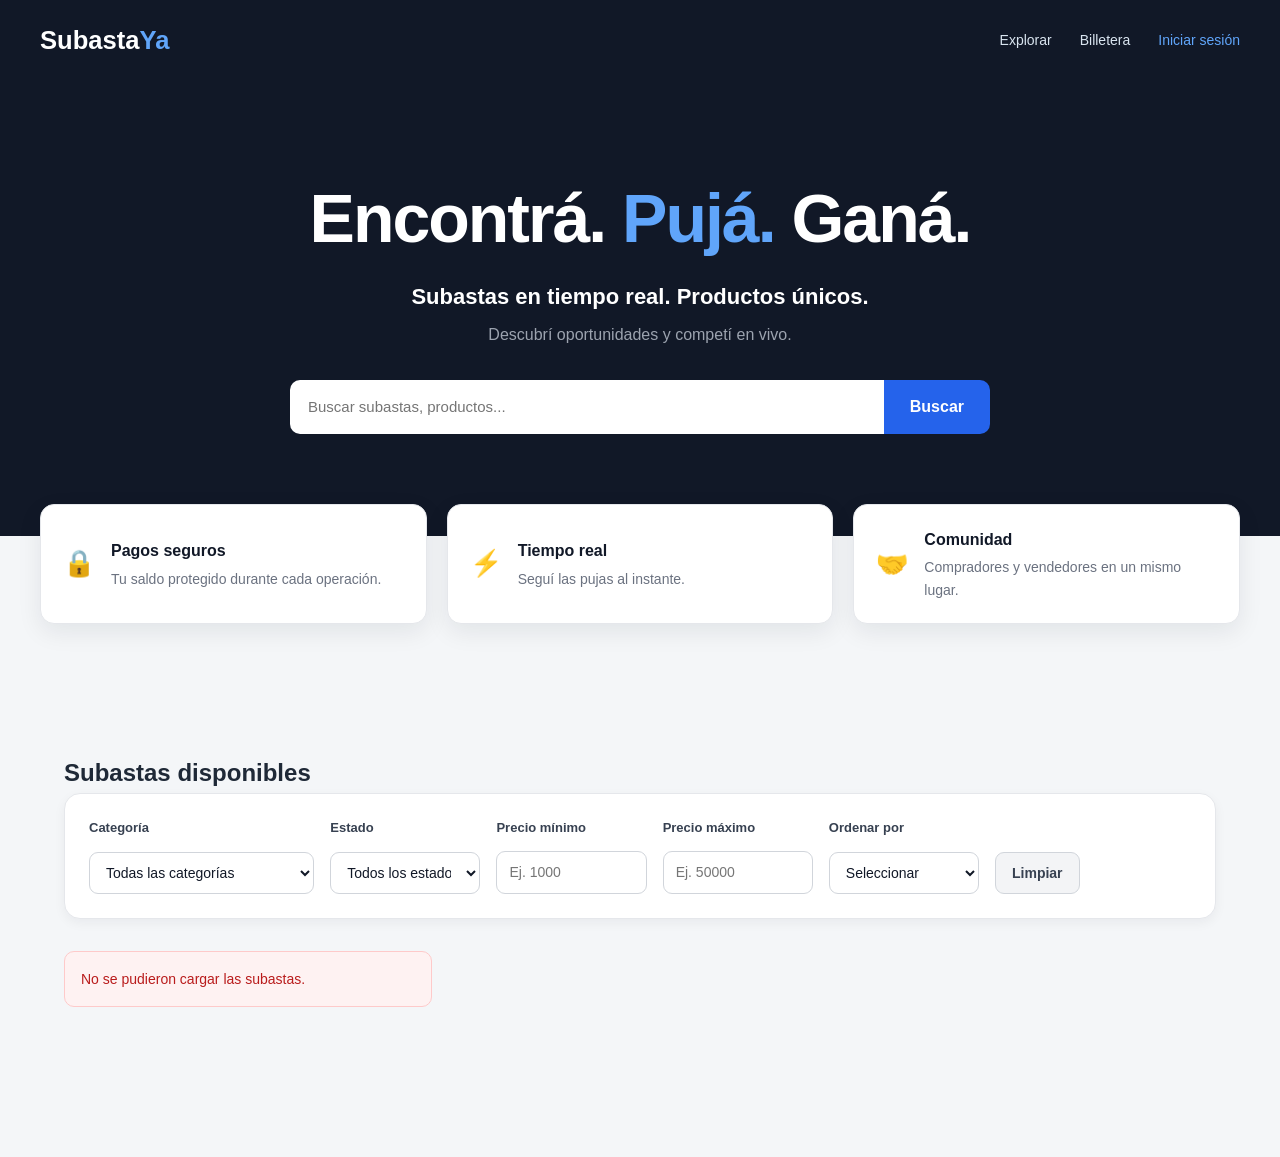
==== commit 2062c2ee: "feat: implementar page-loader" ====
--- a/Frontend/index.html
+++ b/Frontend/index.html
@@ -15,11 +15,15 @@
         <link rel="stylesheet" href="css/components/toast.css">
         <link rel="stylesheet" href="css/pages/index.css">
 
+        <script src="js/page-loader.js" defer></script>
         <script src="js/index.js" defer></script>
         <script src="js/header.js" defer></script>
     </head>
 
     <body>
+        <div id="page-loader" class="page-loader">
+            <span class="page-loader__spinner"></span>
+        </div>
         <header class="header">
             <div class="header__logo">
                 <a href="index.html">
@@ -30,10 +34,8 @@
             <nav class="header__nav">
                 <div class="header__container__nav">
                     <a href="index.html">Explorar</a>
-                    <a href="index.html">Categorías</a>
-                    <a href="index.html">Mis Actividades</a>
-                    <a href="index.html">Billetera</a>
-                    <a href="/pages/dashboard.html">Mi cuenta</a>
+                    <a href="pages/dashboardd.html">Mis Subastas</a>
+                    <a href="pages/billetera.html">Billetera</a>
 
                     <div class="header__user">
                         <span id="usuario-nombre">Usuario</span>
--- a/Frontend/css/style.css
+++ b/Frontend/css/style.css
@@ -16,6 +16,40 @@
     background-color: #f4f6f8;
     color: #1f2937;
     line-height: 1.6;
+}
+
+.page-loader {
+    position: fixed;
+    inset: 0;
+    z-index: 9999;
+    display: flex;
+    align-items: center;
+    justify-content: center;
+    background: #f8fafc;
+    opacity: 1;
+    visibility: visible;
+    transition: opacity 0.2s ease, visibility 0.2s ease;
+}
+
+.page-loader--hidden {
+    opacity: 0;
+    visibility: hidden;
+    pointer-events: none;
+}
+
+.page-loader__spinner {
+    width: 36px;
+    height: 36px;
+    border: 3px solid #dbeafe;
+    border-top-color: #2563eb;
+    border-radius: 50%;
+    animation: pageLoaderSpin 0.7s linear infinite;
+}
+
+@keyframes pageLoaderSpin {
+    to {
+        transform: rotate(360deg);
+    }
 }
 
 button,
--- a/Frontend/css/components/header.css
+++ b/Frontend/css/components/header.css
@@ -1,5 +1,4 @@
 .header {
-    /* position: sticky; */
     top: 0;
     z-index: 1000;
 
@@ -7,7 +6,7 @@
     align-items: center;
     justify-content: space-between;
 
-    padding: 24px 40px;
+    padding: 20px 40px;
 
     background-color: #111827;
     color: #fff;
@@ -19,7 +18,7 @@
     color: #fff;
     text-decoration: none;
 
-    font-size: clamp(20px, 2vw, 32px);
+    font-size: clamp(20px, 2vw, 28px);
     font-weight: 800;
 
     transition: color 0.2s ease;
@@ -45,7 +44,7 @@
     color: #d9e4ef;
     text-decoration: none;
     font-weight: 500;
-    font-size: clamp(14px, 1vw, 20px);
+    font-size: clamp(14px, 1vw, 18px);
 
     transition: color 0.2s ease;
 }
--- a/Frontend/css/components/cards.css
+++ b/Frontend/css/components/cards.css
@@ -88,6 +88,7 @@
 }
 
 .auction-card__bids {
+    color: #4b5563;
     font-size: 14px;
     font-weight: 600;
 }
@@ -187,11 +188,6 @@
     font-weight: 500;
 }
 
-.auction-card__bids {
-    color: #4b5563;
-    font-size: 14px;
-}
-
 .auction-card__timer {
     padding: 9px 11px;
 
@@ -215,31 +211,6 @@
 
     font-size: 14px;
     font-weight: 700;
-}
-/* -------------------------
-   CARD PRINCIPAL
-------------------------- */
-.auction-detail-card {
-    display: grid;
-
-    grid-template-columns: minmax(320px, 420px) 1fr;
-
-    gap: 32px;
-    width: 100%;
-    padding: 28px;
-
-    background-color: #fff;
-    border: 1px solid #e5e7eb;
-    border-radius: 16px;
-
-    box-shadow: 0 4px 18px rgba(15, 23, 42, 0.07);
-}
-
-@media (max-width: 768px) {
-    .auction-detail-card {
-        grid-template-columns: 1fr;
-        padding: 20px;
-    }
 }
 
 @media (max-width: 500px) {
--- a/Frontend/css/components/forms.css
+++ b/Frontend/css/components/forms.css
@@ -64,38 +64,39 @@
     display: flex;
     flex-direction: column;
 
-    gap: 10px;
+    gap: 8px;
     margin-top: 8px;
-    padding: 20px;
+    padding: 16px;
 
     background-color: #f8fafc;
     border: 1px solid #e5e7eb;
-    border-radius: 12px;
+    border-radius: 10px;
 }
 
 .bid-form h3 {
-    margin: 0 0 4px;
+    margin: 0 0 2px;
     color: #111827;
-    font-size: 18px;
+    font-size: 17px;
 }
 
 .bid-form label {
-    font-size: 14px;
+    font-size: 13px;
     font-weight: 700;
 }
 
 .bid-form input {
-    min-height: 44px;
+    min-height: 40px;
 }
 
 .bid-form small {
     color: #6b7280;
+    font-size: 12px;
 }
 
 .bid-form button {
     width: 100%;
-    min-height: 44px;
-    margin-top: 4px;
+    min-height: 40px;
+    margin-top: 2px;
     font-weight: 700;
 }
 
--- a/Frontend/css/pages/index.css
+++ b/Frontend/css/pages/index.css
@@ -14,7 +14,7 @@
 .hero h1 {
     margin: 0;
 
-    font-size: clamp(40px, 6vw, 72px);
+    font-size: clamp(40px, 6vw, 68px);
     line-height: 1.05;
     font-weight: 800;
     letter-spacing: -2px;
@@ -27,7 +27,7 @@
 .hero__subtitle {
     margin: 24px 0 8px;
 
-    font-size: clamp(18px, 2vw, 24px);
+    font-size: clamp(18px, 2vw, 22px);
     font-weight: 600;
 }
 
@@ -35,7 +35,7 @@
     margin: 0;
 
     color: #9ca3af;
-    font-size: clamp(15px, 1.5vw, 18px);
+    font-size: clamp(15px, 1.5vw, 16px);
 }
 
 .hero__search {
@@ -80,7 +80,7 @@
 }
 /* Benefir */
 .benefits {
-    width: min(1200px, calc(100% - 48px));
+    width: min(1200px, calc(100% - 46px));
     margin: -32px auto 70px;
 
     display: grid;
@@ -105,7 +105,7 @@
 }
 
 .benefit-card__icon {
-    font-size: 28px;
+    font-size: 26px;
 }
 
 .benefit-card h3 {
